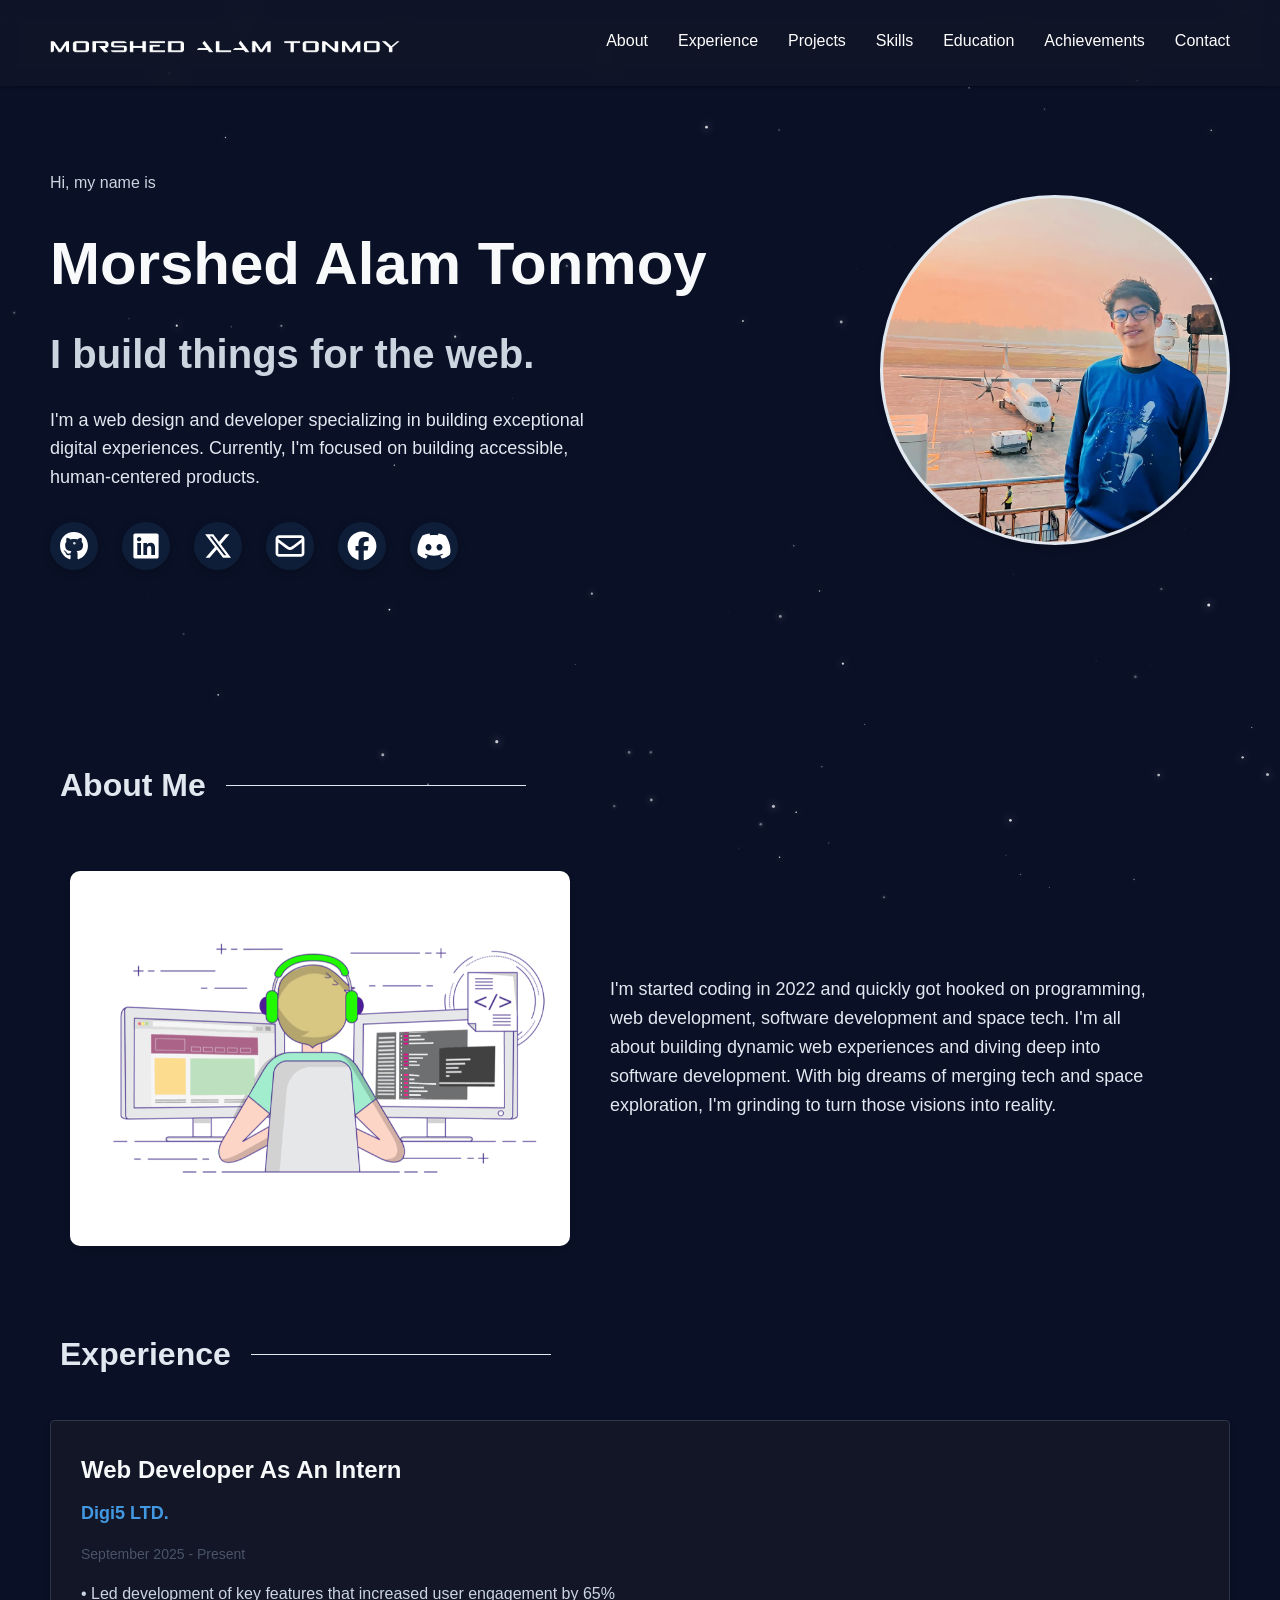
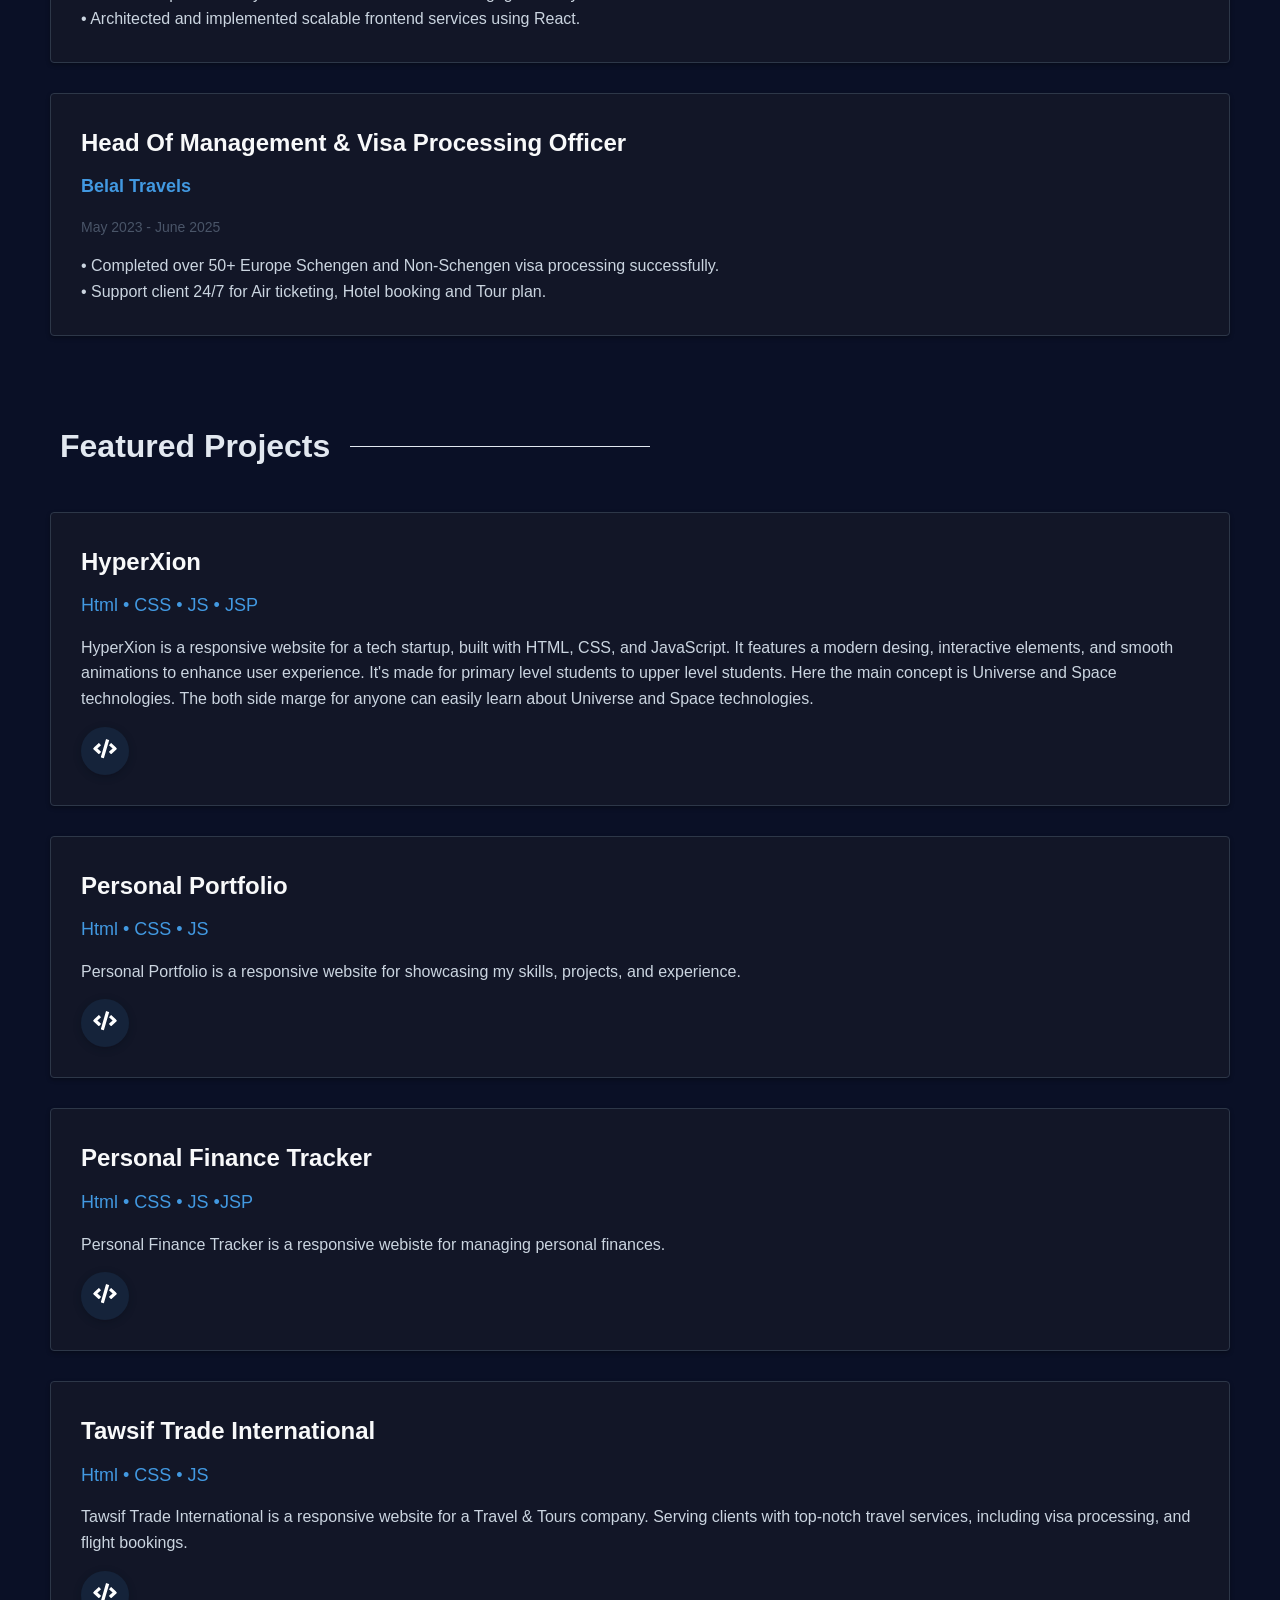
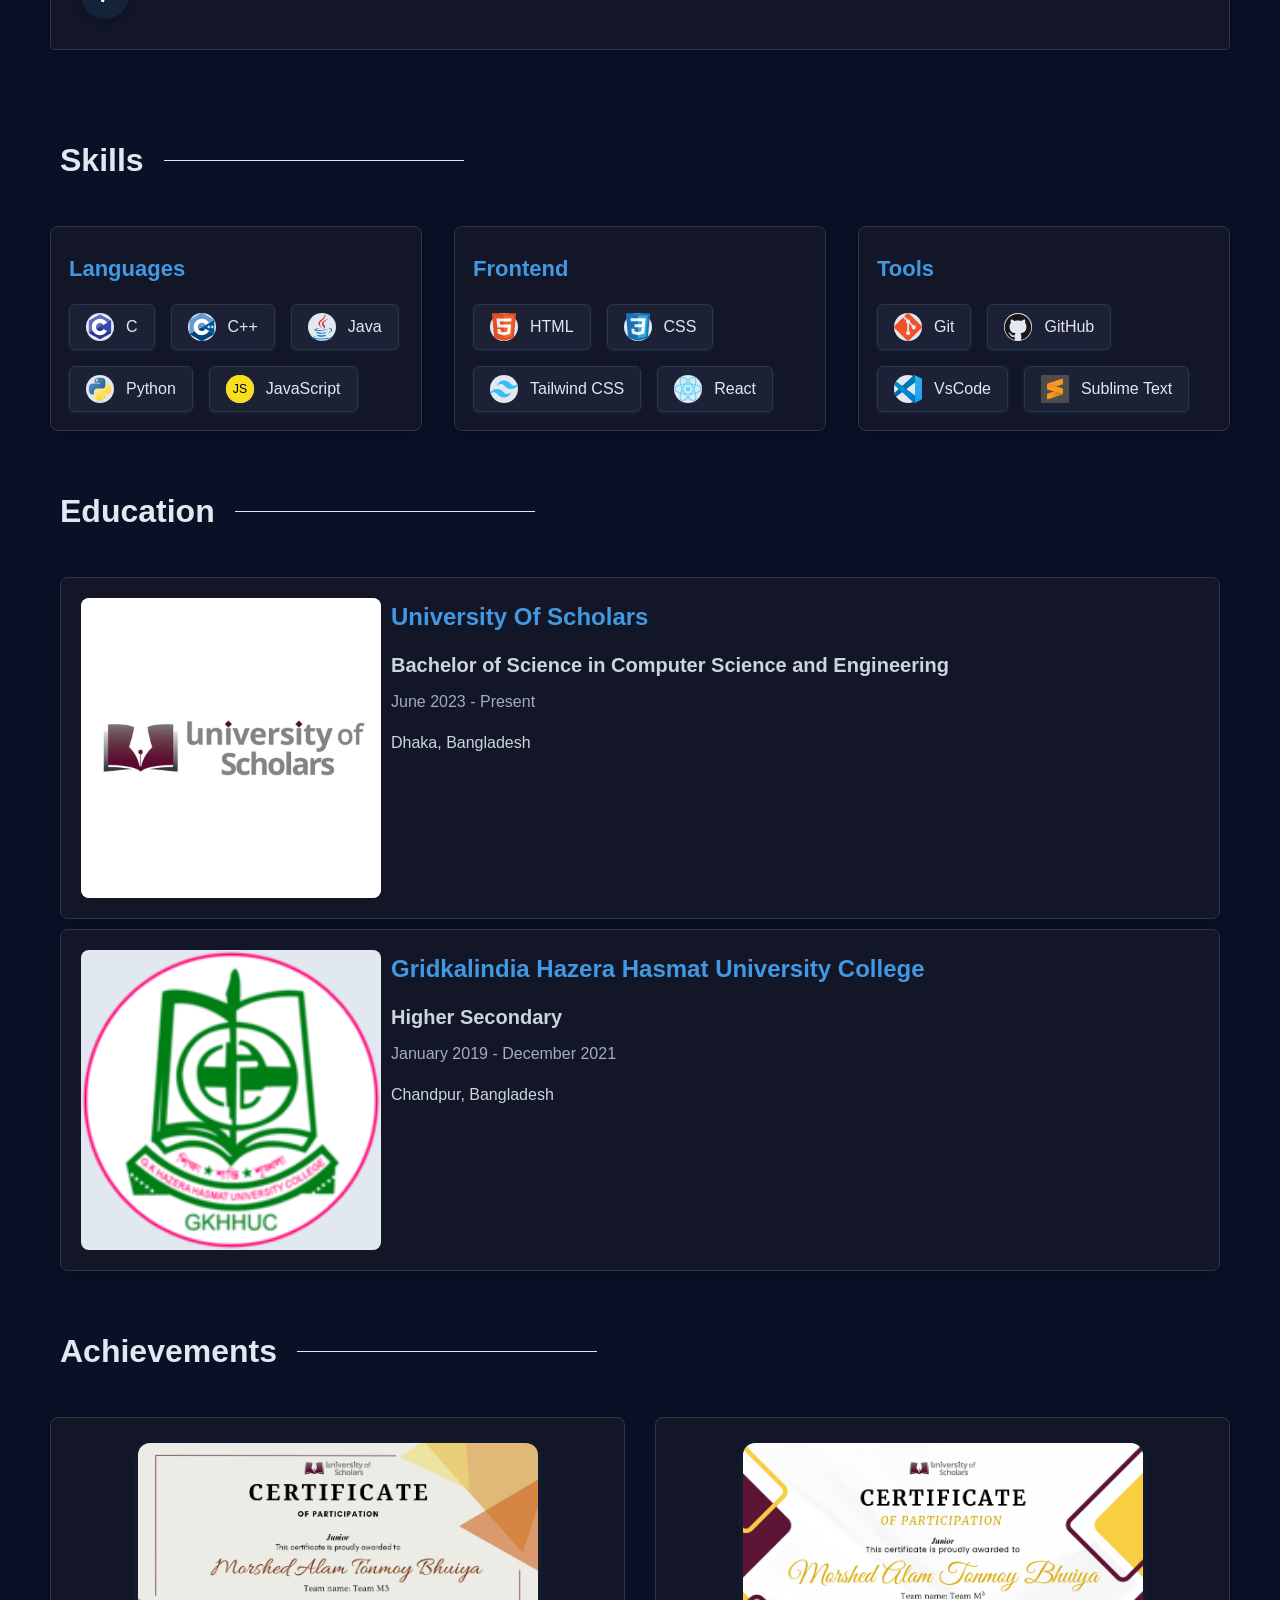
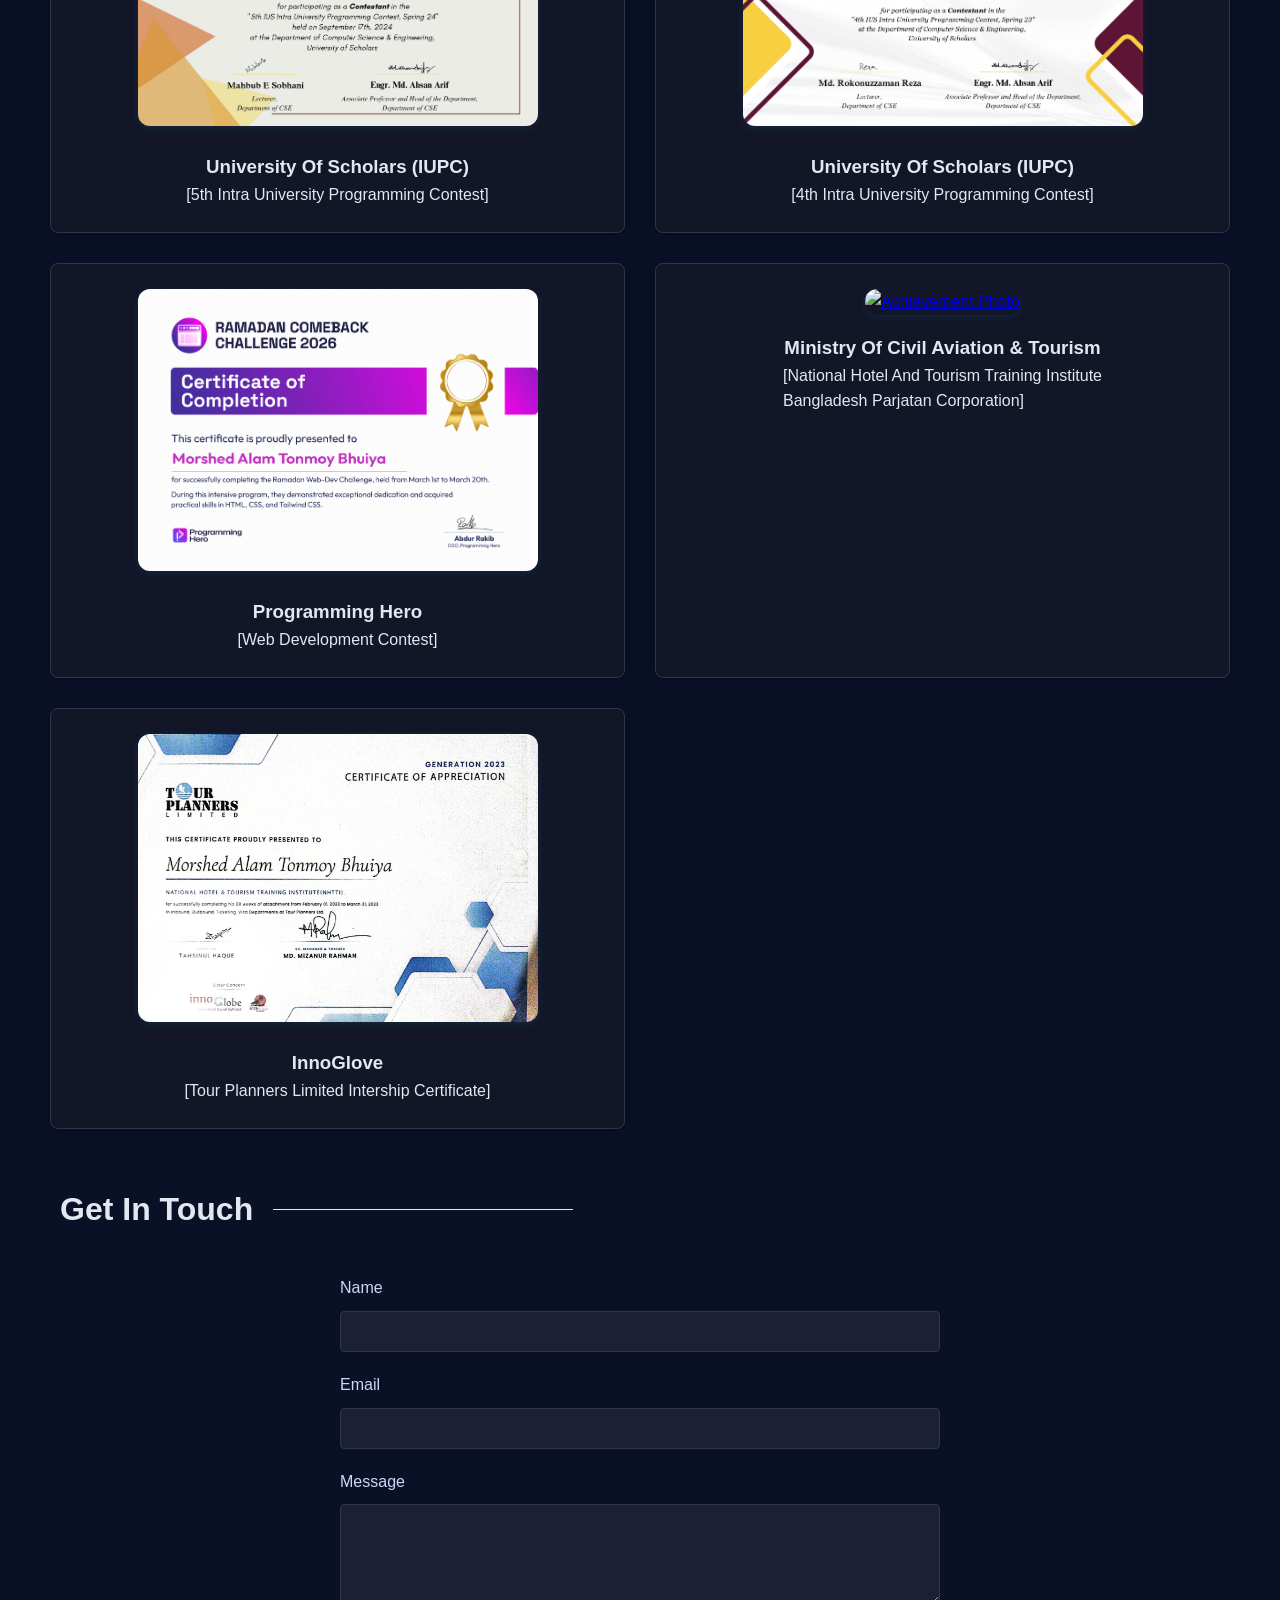
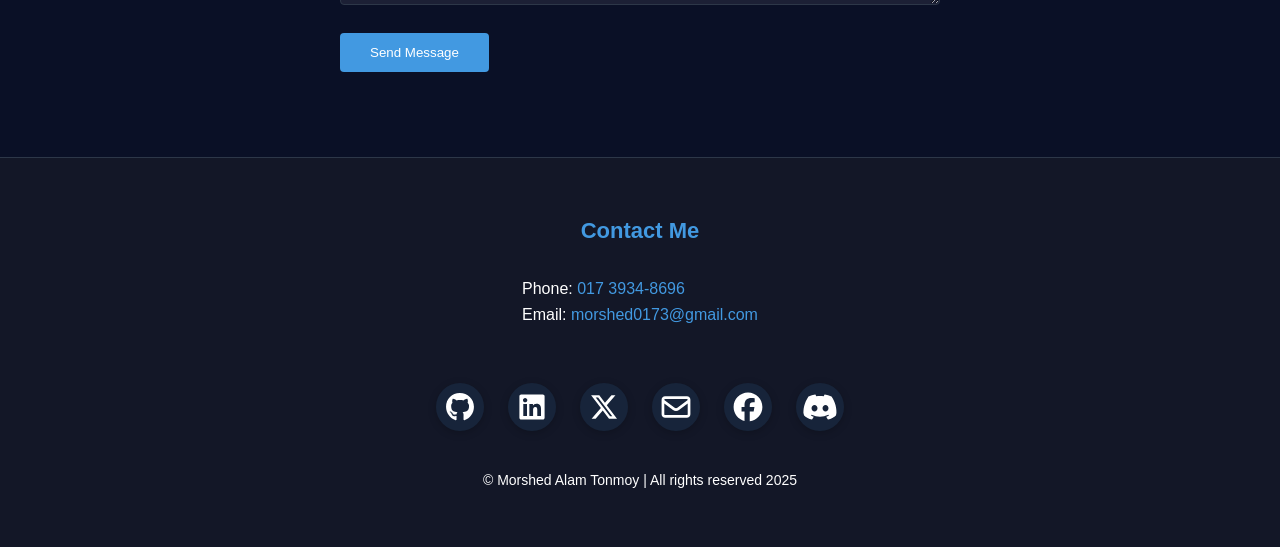
==== index.html @ 5992d9d9 "Update index.html" ====
<!DOCTYPE html>
<html lang="en">
<head>
    <meta charset="UTF-8">
    <meta name="viewport" content="width=device-width, initial-scale=1.0">
    <title>Morshed Alam Tonmoy</title>
    <style>
        body {
            background: #0a1026;
            overflow-x: hidden;
        }
        #star-canvas {
            position: fixed;
            top: 0;
            left: 0;
            width: 100vw;
            height: 100vh;
            z-index: 0;
            pointer-events: none;
            display: block;
        }
        * {
            margin: 0;
            padding: 0;
            box-sizing: border-box;
            font-family: 'Inter', -apple-system, BlinkMacSystemFont, 'Segoe UI', Roboto, sans-serif;
        }
        html{
            scroll-behavior: smooth;
            background: #0a1026;
        }

        body {
            background: transparent;
            color: #e2e8f0;
            line-height: 1.6;
        }
        .container {
            max-width: 1200px;
            margin: 0 auto;
            padding: 15px 10px;
            position: relative;
            z-index: 1;
        }

        /* Header Section */
        .header {
            min-height: 80vh;
            display: flex;
            align-items: center;
            padding: 10px 0;
            margin-top: 10px;
        }
         .imgtonmoy{
            width: 350px;
            margin-top: 15px;
        }
.mobile-nav{
    display: none;
}
        .header-content {
            width: 100%;
            display: flex;
            justify-content: space-between;
            align-items: center;
            gap: 40px;
        }

        .header-text {
            flex: 1;
        }

        .header-image {
            flex: 1;
            max-width: 350px;
            height: 350px;
            border-radius: 50%;
            overflow: hidden;
            box-shadow: 0 4px 6px rgba(0,0,0,0.1);
            background-color: #f7fafc;
            display: flex;
            align-items: center;
            justify-content: center;
            border: 3px solid #e2e8f0;
            margin-left: auto;
        }

        .header-image img {
            width: 100%;
            height: 100%;
            object-fit: cover;
            transition: transform 0.3s ease;
        }

        .header-image:hover img {
            transform: scale(1.05);
        }

        .intro {
            font-size: 16px;
            color: #cbd5e0;
            margin-bottom: 20px;
        }

        .name {
            font-size: 60px;
            color: #f8f9fa;
            margin-bottom: 10px;
            font-weight: bold;
        }

        .tagline {
            font-size: 40px;
            color: #cbd5e0;
            margin-bottom: 20px;
        }

        .bio {
            max-width: 540px;
            margin-bottom: 30px;
            font-size: 18px;
            line-height: 1.6;
        }

        .about-content {
            display: flex;
            align-items: center;
            gap: 40px;
            padding: 20px;
        }

        .about-image {
            flex: 1;
            max-width: 500px;
        }

        .coding-gif {
            width: 100%;
            height: auto;
            border-radius: 10px;
            box-shadow: 0 4px 6px rgba(0,0,0,0.1);
        }

        .about-text {
            flex: 1;
        }

        @media (max-width: 992px) {
            .about-content {
                flex-direction: column;
                text-align: center;
            }

            .about-image {
                max-width: 100%;
            }

            .about-text {
                max-width: 100%;
            }
        }

        /* Navigation */
        .nav {
            position: fixed;
            top: 0;
            width: 100%;
            background-color: rgba(20, 24, 40, 0.5);
            backdrop-filter: blur(10px);
            padding: 10px 0;
            z-index: 100;
            box-shadow: 0 1px 3px rgba(0,0,0,0.3);
            margin-bottom: 10px;
        }

        .nav-container {
            display: flex;
            justify-content: space-between;
            align-items: center;
        }

        .nav-links {
            display: flex;
            gap: 30px;
            align-items: center;
        }

        .nav-link {
            color: #ffffff;
            text-decoration: none;
            font-size: 16px;
            transition: color 0.3s;
            display: flex;
            align-items: center;
            position: relative;
            padding-bottom: 4px;
        }

        .nav-link::before {
            content: '';
            position: absolute;
            bottom: 0;
            left: 0;
            width: 0;
            height: 2px;
            background-color: #4299e1;
            transition: width 0.3s ease;
        }

        .nav-link:hover {
            color: #4299e1;
        }

        .nav-link:hover::before {
            width: 100%;
        }

        /* Mobile Nav Toggle */
        .nav-toggle {
            display: none;
            background: none;
            border: none;
            font-size: 32px;
            color: #4299e1;
            cursor: pointer;
            z-index: 101;
        }
        @media (max-width: 768px) {
            .nav-toggle {
                display: block;
                position: absolute;
                right: 24px;
           
            }
            .imgtonmoy{
            width: 220px;
        }
            .mobile-nav {
                display: flex;
                flex-direction: column;
                position: fixed;
                top: 70px;
                left: 0;
                width: 100vw;
                background: rgba(20, 24, 40, 0.99);
                box-shadow: 0 2px 8px rgba(0,0,0,0.2);
                z-index: 100;
                padding: 24px 0;
                gap: 24px;
                transition: transform 0.3s;
            }
            .mobile-nav.hide {
                display: none;
            }
            .mobile-nav .nav-link {
                color: #ffffff;
                font-size: 20px;
                justify-content: center;
                padding: 12px 0;
            }
        }
      

        /* Sections */
        section {
            padding: 10px 10px;
            margin-top: 5px;
        }

        .section-title {
            color: #e2e8f0;
            font-size: 32px;
            margin-bottom: 40px;
            margin: 0 10px 40px 10px;
            display: flex;
            align-items: center;
        }

        .section-title::after {
            content: "";
            display: block;
            height: 1px;
            width: 300px;
            background-color: #e2e8f0;
            margin-left: 20px;
        }

        /* Experience & Projects */
        .card {
            background-color: rgba(20, 24, 40, 0.8);
            padding: 30px;
            border-radius: 4px;
            margin-bottom: 30px;
            transition: transform 0.3s;
            box-shadow: 0 2px 4px rgba(0,0,0,0.3);
            border: 1px solid #2d3748;
        }

        .card:hover {
            transform: translateY(-5px);
            box-shadow: 0 4px 6px rgba(0,0,0,0.1);
        }

        .card-title {
            color: #f8f9fa;
            font-size: 24px;
            margin-bottom: 10px;
        }

        .card-subtitle {
            color: #4299e1;
            font-size: 18px;
            margin-bottom: 15px;
        }

        .card-date {
            color: #4a5568;
            font-size: 14px;
            margin-bottom: 15px;
        }

        .card-description {
            color: #cbd5e0;
            font-size: 16px;
        }

        /* Skills */
        .skills-categories-grid {
            display: grid;
            grid-template-columns: repeat(auto-fit, minmax(320px, 1fr));
            gap: 32px;
        }

        .skills-category {
            background: rgba(20, 24, 40, 0.8);
            border-radius: 8px;
            padding: 24px 18px 18px 18px;
            box-shadow: 0 2px 8px rgba(0,0,0,0.2);
            border: 1px solid #2d3748;
            display: flex;
            flex-direction: column;
            align-items: flex-start;
        }

        .skills-category-title {
            color: #4299e1;
            font-size: 22px;
            margin-bottom: 18px;
            font-weight: 600;
        }

        .skills-list {
            display: flex;
            flex-wrap: wrap;
            gap: 16px;
        }

        .skill-item {
            display: flex;
            align-items: center;
            gap: 10px;
            background: rgba(30, 34, 54, 0.95);
            border-radius: 6px;
            padding: 8px 16px;
            font-size: 16px;
            color: #e2e8f0;
            box-shadow: 0 1px 4px rgba(66,153,225,0.15);
            border: 1px solid #2d3748;
            transition: box-shadow 0.2s, transform 0.2s;
        }

        .skill-item:hover {
            box-shadow: 0 4px 12px rgba(66,153,225,0.13);
            transform: translateY(-2px) scale(1.03);
        }

        .skill-icon {
            display: flex;
            align-items: center;
            justify-content: center;
            width: 28px;
            height: 28px;
            border-radius: 50%;
            background: #e2e8f0;
            margin-right: 2px;
        }

        /* Social Links */
        .social-links {
            display: flex;
            gap: 24px;
            margin-top: 30px;
        }

        .social-link {
            color: #e2e8f0;
            text-decoration: none;
            font-size: 32px;
            transition: color 0.3s;
            display: flex;
            align-items: center;
            justify-content: center;
            width: 48px;
            height: 48px;
            border-radius: 50%;
            background: rgba(66, 153, 225, 0.1);
            box-shadow: 0 2px 8px rgba(0,0,0,0.2);
        }

        .social-link svg {
            width: 36px;
            height: 36px;
            transition: filter 0.3s;
            border-radius: 50%;
            display: block;
            fill: #ffffff;
            color: #ffffff;
        }

        .social-link:hover {
            background: rgba(66, 153, 225, 0.2);
        }

        .social-link:hover svg {
            filter: brightness(0) saturate(100%) invert(41%) sepia(87%) saturate(1200%) hue-rotate(180deg) brightness(1.2);
        }

        /* Contact */
        .contact-form {
            max-width: 600px;
            margin: 0 auto;
        }

        .form-group {
            margin-bottom: 20px;
        }

        .form-group label {
            display: block;
            color: #ccd6f6;
            margin-bottom: 10px;
        }

        .form-group input,
        .form-group textarea {
            width: 100%;
            padding: 12px;
            background-color: rgba(30, 34, 54, 0.95);
            border: 1px solid #2d3748;
            color: #e2e8f0;
            border-radius: 4px;
        }

        .form-group input:focus,
        .form-group textarea:focus {
            outline: none;
            border-color: #4299e1;
            box-shadow: 0 0 0 3px rgba(66, 153, 225, 0.1);
        }

        .submit-btn {
            background-color: #4299e1;
            color: #ffffff;
            border: none;
            padding: 12px 30px;
            border-radius: 4px;
            cursor: pointer;
            transition: background-color 0.3s;
        }

        .submit-btn:hover {
            background-color: #3182ce;
        }

        /* Profile Image */
        .profile-image {
            width: 300px;
            height: 300px;
            border-radius: 50%;
            object-fit: cover;
            margin-bottom: 30px;
        }

        /* Achievements */
        .achievements-grid {
            display: grid;
            grid-template-columns: repeat(2, 1fr);
            gap: 30px;
        }

        .achievement-card {
            background-color: rgba(20, 24, 40, 0.8);
            padding: 25px;
            border-radius: 8px;
            border: 1px solid #2d3748;
            box-shadow: 0 2px 8px rgba(0,0,0,0.2);
            display: flex;
            flex-direction: column;
            align-items: center;
        }
        .achievement-photo {
            width: 100%;
            height: auto;
            max-width: 400px;
            border-radius: 12px;
            margin-bottom: 18px;
            box-shadow: 0 2px 8px rgba(66,153,225,0.12);
            object-fit: contain;
        }

        @media (max-width: 992px) {
            .achievements-grid {
                grid-template-columns: 1fr;
            }
            .achievement-photo {
                width: 100%;
                height: auto;
                max-width: 400px;
            }
        }
        @media (max-width: 768px) {
            .achievement-photo {
                max-width: 200px;
                width: 100%;
                height: auto;
            }
        }

        /* Scroll to Top Button */
        #scrollToTopBtn {
            position: fixed;
            right: 24px;
            bottom: 32px;
            width: 48px;
            height: 48px;
            background: #4299e1;
            color: #fff;
            border: none;
            border-radius: 50%;
            box-shadow: 0 2px 8px rgba(66,153,225,0.15);
            cursor: pointer;
            display: flex;
            align-items: center;
            justify-content: center;
            font-size: 28px;
            z-index: 200;
            opacity: 0;
            pointer-events: none;
            transition: opacity 0.3s;
        }
        #scrollToTopBtn.show {
            opacity: 1;
            pointer-events: auto;
        }
        @media (max-width: 480px) {
            #scrollToTopBtn {
                right: 12px;
                bottom: 16px;
                width: 38px;
                height: 38px;
                font-size: 22px;
            }
        }
        @media (max-width: 1200px) {
            .container {
                max-width: 100%;
                padding: 0 10px;
            }
            .header-content {
                gap: 10px;
            }
            .skills-categories-grid {
                gap: 10px;
            }
             .imgtonmoy{
            width: 220px;
        }
        }
        @media (max-width: 992px) {
            .header {
                padding: 30px 0;
            }
             .imgtonmoy{
            width: 220px;
        }
            .header-content {
                flex-direction: column;
                text-align: center;
                gap: 24px;
            }
            .header-image {
                margin: 0 auto 30px auto;
                height: 220px;
                max-width: 220px;
            }
            .name {
                font-size: 32px;
            }
            .tagline {
                font-size: 22px;
            }
            .bio {
                font-size: 16px;
            }
            .skills-categories-grid {
                grid-template-columns: 1fr;
            }
            .achievements-grid {
                grid-template-columns: 1fr;
            }
        }
        @media (max-width: 768px) {
            section {
                padding: 40px 10px;
            }
            .section-title {
                font-size: 24px;
                margin: 0 10px 30px 10px;
            }
            .section-title::after {
                width: 80px;
            }
            .imgtonmoy{
            width: 220px;
        }
            .nav {
                padding: 10px 0;
            }
            .nav-links {
                display: none;
            }
            .social-links {
                justify-content: center;
                gap: 16px;
            }
            .skills-category-title {
                font-size: 18px;
            }
            .skill-item {
                font-size: 14px;
                padding: 6px 10px;
            }
            .achievements-grid {
                gap: 16px;
            }
            .achievement-card {
                padding: 16px;
            }
            .achievement-photo {
                width: 70px;
                height: 70px;
            }
        }
        @media (max-width: 480px) {
            .header-image {
                height: 120px;
                max-width: 120px;
            } .imgtonmoy{
            width: 220px;
        }
            .name {
                font-size: 22px;
            }
            .tagline {
                font-size: 16px;
            }
            .bio {
                font-size: 13px;
            }
            .skills-category-title {
                font-size: 15px;
            }
            .skill-item {
                font-size: 12px;
                padding: 4px 6px;
            }
            .achievement-title {
                font-size: 15px;
            }
            .achievement-description {
                font-size: 12px;
            }

        }

        /* Footer */
      
        footer {
            background: rgba(20, 24, 40, 0.95);
            border-top: 1px solid #2d3748;
            padding: 40px 0;
            margin-top: 60px;
        }

        .footer-container {
            display: flex;
            flex-direction: column;
            align-items: center;
            gap: 18px;
        }

        .footer-title {
            color: #4299e1;
            font-size: 22px;
            margin-bottom: 10px;
        }

        .footer-contact {
            font-size: 16px;
            color: #cbd5e0;
            margin-bottom: 8px;
        }

        .footer-contact a {
            color: #4299e1;
            text-decoration: none;
        }

        .footer-social {
            margin-bottom: 10px;
        }

        .footer-social a {
            color: #e2e8f0;
            text-decoration: none;
            font-size: 32px;
            transition: color 0.3s;
            display: inline-block;
            margin: 0 8px;
        }

        .footer-social a svg {
            width: 36px;
            height: 36px;
            transition: filter 0.3s;
            border-radius: 50%;
            display: block;
            fill: #ffffff;
            color: #ffffff;
        }

        .footer-social a:hover {
            color: #4299e1;
        }

        .footer-social a:hover svg {
            filter: brightness(0) saturate(100%) invert(41%) sepia(87%) saturate(1200%) hue-rotate(180deg) brightness(1.2);
        }

        .footer-copy {
            font-size: 14px;
            color: #a0aec0;
            margin-top: 10px;
        }
                .education-grid {
                    display: flex;
                    flex-direction: column;
                    gap: 10px;
                    margin: 0 10px;
                }
                .education-card {
                    display: flex;
                    gap: 10px;
                    background: rgba(20, 24, 40, 0.8);
                    border-radius: 8px;
                    padding: 20px;
                    box-shadow: 0 2px 8px rgba(0,0,0,0.2);
                    border: 1px solid #2d3748;
                }
                .education-photo {
                    flex: 0 0 300px;
                    background: #e2e8f0;
                    border-radius: 8px;
                    display: flex;
                    align-items: center;
                    justify-content: center;
                    overflow: hidden;
                }
                .education-photo img {
                    width: 100%;
                    height: 100%;
                    object-fit: cover;
                    border-radius: 8px;
                }
                .education-content {
                    flex: 1;
                }
                .education-title {
                    color: #4299e1;
                    font-size: 24px;
                    margin-bottom: 12px;
                }
                .education-institute {
                    color: #cbd5e0;
                    font-size: 20px;
                    margin-bottom: 8px;
                }
                .education-period {
                    color: #a0aec0;
                    font-size: 16px;
                    margin-bottom: 16px;
                }
                .education-description {
                    color: #cbd5e0;
                    font-size: 16px;
                    line-height: 1.6;
                }
                .education-achievements {
                    margin-top: 16px;
                }
                .education-achievements ul {
                    list-style-type: none;
                    padding: 0;
                }
                .education-achievements li {
                    color: #4a5568;
                    margin-bottom: 8px;
                    display: flex;
                    align-items: center;
                }
                .education-achievements li span {
                    color: #4299e1;
                    margin-right: 8px;
                }

                @media (max-width: 992px) {
                    .education-card {
                        flex-direction: column;
                    }
                    .education-photo {
                        flex: 0 0 200px;
                        margin-bottom: 20px;
                    }
                }

                @media (max-width: 768px) {
                    .education-title {
                        font-size: 20px;
                    }
                    .education-institute {
                        font-size: 18px;
                    }
                    .education-description {
                        font-size: 14px;
                    }
                    .education-period {
                        font-size: 14px;
                    }
                }

                @media (max-width: 480px) {
                    .education-card {
                        padding: 10px;
                    }
                    .education-photo {
                        flex: 0 0 150px;
                    }
                    .education-title {
                        font-size: 18px;
                    }
                    .education-institute {
                        font-size: 16px;
                    }
                    .education-description {
                        font-size: 13px;
                    }
                    .education-period {
                        font-size: 13px;
                    }
                    .education-achievements li {
                        font-size: 13px;
                    }
                }
            
    </style>
</head>
<body>
    <canvas id="star-canvas"></canvas>
    <script>
        const canvas = document.getElementById('star-canvas');
        const ctx = canvas.getContext('2d');
        let stars = [];
        const STAR_COUNT = 100;
        
        function resizeCanvas() {
            canvas.width = window.innerWidth;
            canvas.height = window.innerHeight;
        }
        
        function randomBetween(a, b) {
            return a + Math.random() * (b - a);
        }
        
        function createStar() {
            const x = Math.random() * canvas.width;
            const y = Math.random() * canvas.height;
            const baseRadius = randomBetween(0.5, 1.7);
            const twinklePhase = Math.random() * Math.PI * 2;
            return {
                x,
                y,
                baseRadius,
                radius: baseRadius,
                twinklePhase,
                twinkleSpeed: randomBetween(0.8, 1.8),
                opacity: randomBetween(0.7, 1)
            };
        }
        
        function initStars() {
            stars = [];
            for (let i = 0; i < STAR_COUNT; i++) {
                stars.push(createStar());
            }
        }
        
        function drawStars(time) {
            ctx.clearRect(0, 0, canvas.width, canvas.height);
            for (let star of stars) {
                const twinkle = 0.5 + 0.5 * Math.sin(time * 0.001 * star.twinkleSpeed + star.twinklePhase);
                star.radius = star.baseRadius * (0.6 + 0.4 * twinkle);
                ctx.beginPath();
                ctx.arc(star.x, star.y, star.radius, 0, Math.PI * 2);
                ctx.fillStyle = `rgba(255, 255, 255, ${star.opacity * twinkle})`;
                ctx.shadowColor = '#fff';
                ctx.shadowBlur = 10 * twinkle;
                ctx.fill();
                ctx.shadowBlur = 0;
            }
        }
        
        function animate(time) {
            drawStars(time);
            requestAnimationFrame(animate);
        }
        
        window.addEventListener('resize', () => {
            resizeCanvas();
            initStars();
        });
        
        resizeCanvas();
        initStars();
        animate(0);
    </script>
    <nav class="nav">
        <div class="container nav-container">
            <div class="logo">
                <img src="tonmoyy.png" alt="logo" class="imgtonmoy">
            </div>
            <button class="nav-toggle" aria-label="Open menu" onclick="document.getElementById('mobileNav').classList.toggle('hide')">
                &#9776;
            </button>
            <div class="nav-links">
                <a href="#about" class="nav-link">About</a>
                <a href="#experience" class="nav-link">Experience</a>
                <a href="#projects" class="nav-link">Projects</a>
                <a href="#skills" class="nav-link">Skills</a>
                <a href="#education" class="nav-link">Education</a>
                <a href="#achievements" class="nav-link">Achievements</a>
                <a href="#contact" class="nav-link">Contact</a>
            </div>
        </div>
        <div id="mobileNav" class="mobile-nav hide">
            <a href="#about" class="nav-link" onclick="document.getElementById('mobileNav').classList.add('hide')">About</a>
            <a href="#experience" class="nav-link" onclick="document.getElementById('mobileNav').classList.add('hide')">Experience</a>
            <a href="#projects" class="nav-link" onclick="document.getElementById('mobileNav').classList.add('hide')">Projects</a>
            <a href="#skills" class="nav-link" onclick="document.getElementById('mobileNav').classList.add('hide')">Skills</a>
            <a href="#education" class="nav-link" onclick="document.getElementById('mobileNav').classList.add('hide')">Education</a>
            <a href="#achievements" class="nav-link" onclick="document.getElementById('mobileNav').classList.add('hide')">Achievements</a>
            <a href="#contact" class="nav-link" onclick="document.getElementById('mobileNav').classList.add('hide')">Contact</a>
        </div>
    </nav>

    <header class="header">
        <div class="container header-content">
            <div class="header-text">
                <p class="intro">Hi, my name is</p>
                <h1 class="name">Morshed Alam Tonmoy</h1>
                <h2 class="tagline">I build things for the web.</h2>
                <p class="bio">
                    I'm a web design and developer specializing in building exceptional digital experiences.
                    Currently, I'm focused on building accessible, human-centered products.
                </p>
                <div class="social-links">
                    <a href="https://github.com/TonmoyX" class="social-link" target="_blank" title="GitHub">
                        <svg xmlns="http://www.w3.org/2000/svg" viewBox="0 0 640 640"><!--!Font Awesome Free v7.1.0 by @fontawesome - https://fontawesome.com License - https://fontawesome.com/license/free Copyright 2025 Fonticons, Inc.--><path d="M237.9 461.4C237.9 463.4 235.6 465 232.7 465C229.4 465.3 227.1 463.7 227.1 461.4C227.1 459.4 229.4 457.8 232.3 457.8C235.3 457.5 237.9 459.1 237.9 461.4zM206.8 456.9C206.1 458.9 208.1 461.2 211.1 461.8C213.7 462.8 216.7 461.8 217.3 459.8C217.9 457.8 216 455.5 213 454.6C210.4 453.9 207.5 454.9 206.8 456.9zM251 455.2C248.1 455.9 246.1 457.8 246.4 460.1C246.7 462.1 249.3 463.4 252.3 462.7C255.2 462 257.2 460.1 256.9 458.1C256.6 456.2 253.9 454.9 251 455.2zM316.8 72C178.1 72 72 177.3 72 316C72 426.9 141.8 521.8 241.5 555.2C254.3 557.5 258.8 549.6 258.8 543.1C258.8 536.9 258.5 502.7 258.5 481.7C258.5 481.7 188.5 496.7 173.8 451.9C173.8 451.9 162.4 422.8 146 415.3C146 415.3 123.1 399.6 147.6 399.9C147.6 399.9 172.5 401.9 186.2 425.7C208.1 464.3 244.8 453.2 259.1 446.6C261.4 430.6 267.9 419.5 275.1 412.9C219.2 406.7 162.8 398.6 162.8 302.4C162.8 274.9 170.4 261.1 186.4 243.5C183.8 237 175.3 210.2 189 175.6C209.9 169.1 258 202.6 258 202.6C278 197 299.5 194.1 320.8 194.1C342.1 194.1 363.6 197 383.6 202.6C383.6 202.6 431.7 169 452.6 175.6C466.3 210.3 457.8 237 455.2 243.5C471.2 261.2 481 275 481 302.4C481 398.9 422.1 406.6 366.2 412.9C375.4 420.8 383.2 435.8 383.2 459.3C383.2 493 382.9 534.7 382.9 542.9C382.9 549.4 387.5 557.3 400.2 555C500.2 521.8 568 426.9 568 316C568 177.3 455.5 72 316.8 72zM169.2 416.9C167.9 417.9 168.2 420.2 169.9 422.1C171.5 423.7 173.8 424.4 175.1 423.1C176.4 422.1 176.1 419.8 174.4 417.9C172.8 416.3 170.5 415.6 169.2 416.9zM158.4 408.8C157.7 410.1 158.7 411.7 160.7 412.7C162.3 413.7 164.3 413.4 165 412C165.7 410.7 164.7 409.1 162.7 408.1C160.7 407.5 159.1 407.8 158.4 408.8zM190.8 444.4C189.2 445.7 189.8 448.7 192.1 450.6C194.4 452.9 197.3 453.2 198.6 451.6C199.9 450.3 199.3 447.3 197.3 445.4C195.1 443.1 192.1 442.8 190.8 444.4zM179.4 429.7C177.8 430.7 177.8 433.3 179.4 435.6C181 437.9 183.7 438.9 185 
                            437.9C186.6 436.6 186.6 434 185 431.7C183.6 429.4 181 428.4 179.4 429.7z"/></svg>
                    </a>
                    <a href="https://www.linkedin.com/in/morshed-alam-237214279/" class="social-link" target="_blank" title="LinkedIn">
                    <svg xmlns="http://www.w3.org/2000/svg" viewBox="0 0 640 640"><!--!Font Awesome Free v7.1.0 by @fontawesome - https://fontawesome.com License - https://fontawesome.com/license/free Copyright 2025 Fonticons, Inc.--><path d="M512 96L127.9 96C110.3 96 96 110.5 96 128.3L96 511.7C96 529.5 110.3 544 127.9 544L512 544C529.6 544 544 529.5 544 511.7L544 128.3C544 110.5 529.6 96 512 96zM231.4 480L165 480L165 266.2L231.5 266.2L231.5 480L231.4 480zM198.2 160C219.5 160 236.7 177.2 236.7 198.5C236.7 219.8 219.5 237 198.2 237C176.9 237 159.7 219.8 159.7 198.5C159.7 177.2 176.9 160 198.2 160zM480.3 480L413.9 480L413.9 376C413.9 351.2 413.4 319.3 379.4 319.3C344.8 319.3 339.5 346.3 339.5 374.2L339.5 480L273.1 480L273.1 266.2L336.8 266.2L336.8 295.4L337.7 295.4C346.6 278.6
                         368.3 260.9 400.6 260.9C467.8 260.9 480.3 305.2 480.3 362.8L480.3 480z"/></svg>
                    </a>
                    <a href="https://x.com/Morshed652" class="social-link" target="_blank" title="Twitter">
                        <svg xmlns="http://www.w3.org/2000/svg" viewBox="0 0 640 640"><!--!Font Awesome Free v7.1.0 by @fontawesome - https://fontawesome.com License - https://fontawesome.com/license/free Copyright 2025 Fonticons, Inc.--><path d="M453.2 112L523.8 112L369.6 288.2L551 528L409 528L297.7 382.6L170.5 528L99.8 528L264.7 339.5L90.8 112L236.4 112L336.9 244.9L453.2 112zM428.4 
                            485.8L467.5 485.8L215.1 152L173.1 152L428.4 485.8z"/></svg>
                    </a>
                    <a href="mailto:morshed0173@gmail.com" class="social-link" target="_blank" title="Gmail">
                       <svg xmlns="http://www.w3.org/2000/svg" viewBox="0 0 640 640"><!--!Font Awesome Free v7.1.0 by @fontawesome - https://fontawesome.com License - https://fontawesome.com/license/free Copyright 2025 Fonticons, Inc.--><path d="M125.4 128C91.5 128 64 155.5 64 189.4C64 190.3 64 191.1 64.1 192L64 192L64 448C64 483.3 92.7 512 128 512L512 512C547.3 512 576 483.3 576 448L576 192L575.9 192C575.9 191.1 576 190.3 576 189.4C576 155.5 548.5 128 514.6 128L125.4 128zM528 256.3L528 448C528 456.8 520.8 464 512 464L128 464C119.2 464 112 456.8 112 448L112 256.3L266.8 373.7C298.2 397.6 341.7 397.6 373.2 373.7L528 256.3zM112 189.4C112 182 118 176 125.4 176L514.6 176C522 176 528 182 528 189.4C528 193.6 526 197.6 522.7 200.1L344.2 335.5C329.9 346.3 310.1 346.3 295.8 335.5L117.3 200.1C114 197.6 112 193.6 112 189.4z"/></svg>
                    </a>
                    <a href="https://www.facebook.com/morshed.allam.50" class="social-link" target="_blank" title="Facebook">
                       <svg xmlns="http://www.w3.org/2000/svg" viewBox="0 0 640 640"><!--!Font Awesome Free v7.1.0 by @fontawesome - https://fontawesome.com License - https://fontawesome.com/license/free Copyright 2025 Fonticons, Inc.--><path d="M576 320C576 178.6 461.4 64 320 64C178.6 64 64 178.6 64 320C64 440 146.7 540.8 258.2 568.5L258.2 398.2L205.4 398.2L205.4 320L258.2 320L258.2 286.3C258.2 199.2 297.6 158.8 383.2 158.8C399.4 158.8 427.4 162 438.9 165.2L438.9 236C432.9 235.4 422.4 235 409.3 235C367.3 235 351.1 250.9 351.1 292.2L351.1 
                        320L434.7 320L420.3 398.2L351 398.2L351 574.1C477.8 558.8 576 450.9 576 320z"/></svg>
                    </a>
                    <a href="https://discord.gg/yhRtpSg5" class="social-link" target="_blank" title="Discord">
<svg xmlns="http://www.w3.org/2000/svg" viewBox="0 0 640 640"><!--!Font Awesome Free v7.1.0 by @fontawesome - https://fontawesome.com License - https://fontawesome.com/license/free Copyright 2025 Fonticons, Inc.--><path d="M524.5 133.8C524.3 133.5 524.1 133.2 523.7 133.1C485.6 115.6 445.3 103.1 404 96C403.6 95.9 403.2 96 402.9 96.1C402.6 96.2 402.3 96.5 402.1 96.9C396.6 106.8 391.6 117.1 387.2 127.5C342.6 120.7 297.3 120.7 252.8 127.5C248.3 117 243.3 106.8 237.7 96.9C237.5 96.6 237.2 96.3 236.9 96.1C236.6 95.9 236.2 95.9 235.8 95.9C194.5 103 154.2 115.5 116.1 133C115.8 133.1 115.5 133.4 115.3 133.7C39.1 247.5 18.2 358.6 28.4 468.2C28.4 468.5 28.5 468.7 28.6 469C28.7 469.3 28.9 469.4 29.1 469.6C73.5 502.5 123.1 527.6 175.9 543.8C176.3 543.9 176.7 543.9 177 543.8C177.3 543.7 177.7 543.4 177.9 543.1C189.2 527.7 199.3 511.3 207.9 494.3C208 494.1 208.1 493.8 208.1 493.5C208.1 493.2 208.1 493 208 492.7C207.9 492.4 207.8 492.2 207.6 492.1C207.4 492 207.2 491.8 206.9 491.7C191.1 485.6 175.7 478.3 161 469.8C160.7 469.6 160.5 469.4 160.3 469.2C160.1 469 160 468.6 160 468.3C160 468 160 467.7 160.2 467.4C160.4 467.1 160.5 466.9 160.8 466.7C163.9 464.4 167 462 169.9 459.6C170.2 459.4 170.5 459.2 170.8 459.2C171.1 459.2 171.5 459.2 171.8 459.3C268 503.2 372.2 503.2 467.3 459.3C467.6 459.2 468 459.1 468.3 459.1C468.6 459.1 469 459.3 469.2 459.5C472.1 461.9 475.2 464.4 478.3 466.7C478.5 466.9 478.7 467.1 478.9 467.4C479.1 467.7 479.1 468 479.1 468.3C479.1 468.6 479 468.9 478.8 469.2C478.6 469.5 478.4 469.7 478.2 469.8C463.5 478.4 448.2 485.7 432.3 491.6C432.1 491.7 431.8 491.8 431.6 492C431.4 492.2 431.3 492.4 431.2 492.7C431.1 493 431.1 493.2 431.1 493.5C431.1 493.8 431.2 494 431.3 494.3C440.1 511.3 450.1 527.6 461.3 543.1C461.5 543.4 461.9 543.7 462.2 543.8C462.5 543.9 463 543.9 463.3 543.8C516.2 527.6 565.9 502.5 610.4 469.6C610.6 469.4 610.8 469.2 610.9 469C611 468.8 611.1 468.5 611.1 468.2C623.4 341.4 590.6 231.3 524.2 133.7zM222.5 401.5C193.5 401.5 169.7 374.9 169.7 342.3C169.7 309.7 193.1 283.1 222.5 283.1C252.2 283.1 275.8 309.9 275.3 342.3C275.3 375 251.9 401.5 222.5 401.5zM417.9 401.5C388.9 401.5 365.1 374.9 365.1 342.3C365.1 309.7 388.5 283.1 417.9 283.1C447.6 283.1 471.2 309.9 470.7 342.3C470.7 375 447.5 401.5 417.9 401.5z"/></svg>
                    </a>
                </div>
            </div>
            <div class="header-image">
                <!-- Replace the src attribute with your image path -->
                <img src="Tonmoy.jpg" alt="Your Profile Image">
            </div>
        </div>
    </header>

    <section id="about">
        <div class="container">
            <h2 class="section-title">About Me</h2>
            <div class="about-content">
                <div class="about-image">
                    <img src="cod.gif" alt="Coding Animation" class="coding-gif">
                </div>
                <div class="about-text">
                    <p class="bio">
                        I'm started coding in 2022 and quickly got hooked on programming, web development, software development and 
                        space tech. 
                        I'm all about building dynamic web experiences and diving deep into software development. 
                        With big dreams of merging tech and space exploration, I'm grinding to turn those visions into reality.
                    </p>
                </div>
            </div>
        </div>
    </section>

    <section id="experience">
        <div class="container">
            <h2 class="section-title">Experience</h2>
            <div class="card">
                <h3 class="card-title">Web Developer As An Intern</h3>
                <h4 class="card-subtitle">Digi5 LTD.</h4>
                <p class="card-date">September 2025 - Present</p>
                <p class="card-description">
                    • Led development of key features that increased user engagement by 65%
                    <br>
                    • Architected and implemented scalable frontend services using React.
                    <br>
                   <!-- • Mentored junior developers and conducted code reviews-->
                </p>
            </div>
            <!-- Add more experience cards as needed -->
              <div class="card">
                <h3 class="card-title">Head Of Management & Visa Processing Officer</h3>
                <h4 class="card-subtitle">Belal Travels</h4>
                <p class="card-date">May 2023 - June 2025</p>
                <p class="card-description">
                    • Completed over 50+ Europe Schengen and Non-Schengen visa processing successfully.
                    <br>
                    • Support client 24/7 for Air ticketing, Hotel booking and Tour plan. 
                    <br>
                   <!-- • Mentored junior developers and conducted code reviews-->
                </p>
            </div>
        </div>
    </section>

    <section id="projects">
        <div class="container">
            <h2 class="section-title">Featured Projects</h2>
            <div class="card">
                <h3 class="card-title">HyperXion</h3>
                <p class="card-subtitle">Html • CSS • JS • JSP</p>
                <p class="card-description">
                    HyperXion is a responsive website for a tech startup, built with HTML, CSS, and JavaScript.
                    It features a modern desing, interactive elements, and smooth animations to enhance user experience.
                    It's made for primary level students to upper level students. Here the main concept is Universe and Space technologies.
                    The both side marge for anyone can easily learn about Universe and Space technologies.
                </p>
                <div style="margin-top: 15px;">
                    <a href="https://github.com/TonmoyX/HyperXion" class="social-link" target="_blank" title="Source Code">
                        <svg xmlns="http://www.w3.org/2000/svg" viewBox="0 0 640 640" style="width: 24px; height: 24px;">
                            <path fill="currentColor" d="M278.9 511.5l-61-17.7c-6.4-1.8-10-8.5-8.2-14.9L346.2 8.7c1.8-6.4 8.5-10 14.9-8.2l61 17.7c6.4 1.8 10 8.5 8.2 14.9L293.8 503.3c-1.9 6.4-8.5 10.1-14.9 8.2zm-114-112.2l43.5-46.4c4.6-4.9 4.3-12.7-.8-17.2L117 256l90.6-79.7c5.1-4.5 5.5-12.3.8-17.2l-43.5-46.4c-4.5-4.8-12.1-5.1-17-.5L3.8 247.2c-5.1 4.7-5.1 12.8 0 17.5l144.1 135.1c4.9 4.6 12.5 4.4 17-.5zm327.2.6l144.1-135.1c5.1-4.7 5.1-12.8 0-17.5L492.1 112.1c-4.8-4.5-12.4-4.3-17 .5L431.6 159c-4.6 4.9-4.3 12.7.8 17.2L523 256l-90.6 79.7c-5.1 4.5-5.5 12.3-.8 17.2l43.5 46.4c4.5 4.9 12.1 5.1 17 .6z"/>
                        </svg>
                    </a>
                </div>
            </div>
            <!-- Add more project cards as needed -->
             <div class="card">
                <h3 class="card-title">Personal Portfolio</h3>
                <p class="card-subtitle">Html • CSS • JS</p>
                <p class="card-description">
                    Personal Portfolio is a responsive website for showcasing my skills, projects, and experience.
                </p>
                <div style="margin-top: 15px;">
                    <a href="https://tonmoyx.github.io/Tonmoy.Portfolio" class="social-link" target="_blank" title="Source Code">
                        <svg xmlns="http://www.w3.org/2000/svg" viewBox="0 0 640 640" style="width: 24px; height: 24px;">
                            <path fill="currentColor" d="M278.9 511.5l-61-17.7c-6.4-1.8-10-8.5-8.2-14.9L346.2 8.7c1.8-6.4 8.5-10 14.9-8.2l61 17.7c6.4 1.8 10 8.5 8.2 14.9L293.8 503.3c-1.9 6.4-8.5 10.1-14.9 8.2zm-114-112.2l43.5-46.4c4.6-4.9 4.3-12.7-.8-17.2L117 256l90.6-79.7c5.1-4.5 5.5-12.3.8-17.2l-43.5-46.4c-4.5-4.8-12.1-5.1-17-.5L3.8 247.2c-5.1 4.7-5.1 12.8 0 17.5l144.1 135.1c4.9 4.6 12.5 4.4 17-.5zm327.2.6l144.1-135.1c5.1-4.7 5.1-12.8 0-17.5L492.1 112.1c-4.8-4.5-12.4-4.3-17 .5L431.6 159c-4.6 4.9-4.3 12.7.8 17.2L523 256l-90.6 79.7c-5.1 4.5-5.5 12.3-.8 17.2l43.5 46.4c4.5 4.9 12.1 5.1 17 .6z"/>
                        </svg>
                    </a>
                </div>
            </div>
             <!-- Add more project cards as needed -->
             <div class="card">
                <h3 class="card-title">Personal Finance Tracker</h3>
                <p class="card-subtitle">Html • CSS • JS •JSP</p>
                <p class="card-description">
                    Personal Finance Tracker is a responsive webiste for managing personal finances.
                </p>
                <div style="margin-top: 15px;">
                    <a href="https://github.com/TonmoyX/Personal-Finace-Tracker/tree/main/Personal_Finance/src/main/webapp" class="social-link" target="_blank" title="Source Code">
                        <svg xmlns="http://www.w3.org/2000/svg" viewBox="0 0 640 640" style="width: 24px; height: 24px;">
                            <path fill="currentColor" d="M278.9 511.5l-61-17.7c-6.4-1.8-10-8.5-8.2-14.9L346.2 8.7c1.8-6.4 8.5-10 14.9-8.2l61 17.7c6.4 1.8 10 8.5 8.2 14.9L293.8 503.3c-1.9 6.4-8.5 10.1-14.9 8.2zm-114-112.2l43.5-46.4c4.6-4.9 4.3-12.7-.8-17.2L117 256l90.6-79.7c5.1-4.5 5.5-12.3.8-17.2l-43.5-46.4c-4.5-4.8-12.1-5.1-17-.5L3.8 247.2c-5.1 4.7-5.1 12.8 0 17.5l144.1 135.1c4.9 4.6 12.5 4.4 17-.5zm327.2.6l144.1-135.1c5.1-4.7 5.1-12.8 0-17.5L492.1 112.1c-4.8-4.5-12.4-4.3-17 .5L431.6 159c-4.6 4.9-4.3 12.7.8 17.2L523 256l-90.6 79.7c-5.1 4.5-5.5 12.3-.8 17.2l43.5 46.4c4.5 4.9 12.1 5.1 17 .6z"/>
                        </svg>
                    </a>
                </div>
            </div>
            <!-- Add more project cards as needed -->
              <div class="card">
                <h3 class="card-title">Tawsif Trade International</h3>
                <p class="card-subtitle">Html • CSS • JS</p>
                <p class="card-description">
                    Tawsif Trade International is a responsive website for a Travel & Tours company.
                    Serving clients with top-notch travel services, including visa processing, and flight bookings.
                </p>
                <div style="margin-top: 15px;">
                    <a href="https://github.com/TonmoyX/Tawsif-Trade-Ineternational" class="social-link" target="_blank" title="Source Code">
                        <svg xmlns="http://www.w3.org/2000/svg" viewBox="0 0 640 640" style="width: 24px; height: 24px;">
                            <path fill="currentColor" d="M278.9 511.5l-61-17.7c-6.4-1.8-10-8.5-8.2-14.9L346.2 8.7c1.8-6.4 8.5-10 14.9-8.2l61 17.7c6.4 1.8 10 8.5 8.2 14.9L293.8 503.3c-1.9 6.4-8.5 10.1-14.9 8.2zm-114-112.2l43.5-46.4c4.6-4.9 4.3-12.7-.8-17.2L117 256l90.6-79.7c5.1-4.5 5.5-12.3.8-17.2l-43.5-46.4c-4.5-4.8-12.1-5.1-17-.5L3.8 247.2c-5.1 4.7-5.1 12.8 0 17.5l144.1 135.1c4.9 4.6 12.5 4.4 17-.5zm327.2.6l144.1-135.1c5.1-4.7 5.1-12.8 0-17.5L492.1 112.1c-4.8-4.5-12.4-4.3-17 .5L431.6 159c-4.6 4.9-4.3 12.7.8 17.2L523 256l-90.6 79.7c-5.1 4.5-5.5 12.3-.8 17.2l43.5 46.4c4.5 4.9 12.1 5.1 17 .6z"/>
                        </svg>
                    </a>
                </div>
            </div>
             <!-- Add more project cards as needed -->
        </div>
    </section>
    <section id="skills">
        <div class="container">
            <h2 class="section-title">Skills</h2>
            <div class="skills-categories-grid">
                <div class="skills-category">
                    <h3 class="skills-category-title">Languages</h3>
                    <div class="skills-list">
                        <div class="skill-item">
                            <span class="skill-icon"> 
                               <svg xmlns="http://www.w3.org/2000/svg" x="0px" y="0px" width="100" height="100" viewBox="0 0 48 48">
<path fill="#283593" fill-rule="evenodd" d="M22.903,3.286c0.679-0.381,1.515-0.381,2.193,0 c3.355,1.883,13.451,7.551,16.807,9.434C42.582,13.1,43,13.804,43,14.566c0,3.766,0,15.101,0,18.867 c0,0.762-0.418,1.466-1.097,1.847c-3.355,1.883-13.451,7.551-16.807,9.434c-0.679,0.381-1.515,0.381-2.193,0 c-3.355-1.883-13.451-7.551-16.807-9.434C5.418,34.899,5,34.196,5,33.434c0-3.766,0-15.101,0-18.867 c0-0.762,0.418-1.466,1.097-1.847C9.451,10.837,19.549,5.169,22.903,3.286z" clip-rule="evenodd"></path><path fill="#5c6bc0" fill-rule="evenodd" d="M5.304,34.404C5.038,34.048,5,33.71,5,33.255 c0-3.744,0-15.014,0-18.759c0-0.758,0.417-1.458,1.094-1.836c3.343-1.872,13.405-7.507,16.748-9.38 c0.677-0.379,1.594-0.371,2.271,0.008c3.343,1.872,13.371,7.459,16.714,9.331c0.27,0.152,0.476,0.335,0.66,0.576L5.304,34.404z" clip-rule="evenodd"></path><path fill="#fff" fill-rule="evenodd" d="M24,10c7.727,0,14,6.273,14,14s-6.273,14-14,14 s-14-6.273-14-14S16.273,10,24,10z M24,17c3.863,0,7,3.136,7,7c0,3.863-3.137,7-7,7s-7-3.137-7-7C17,20.136,20.136,17,24,17z" clip-rule="evenodd"></path><path fill="#3949ab" fill-rule="evenodd" d="M42.485,13.205c0.516,0.483,0.506,1.211,0.506,1.784 c0,3.795-0.032,14.589,0.009,18.384c0.004,0.396-0.127,
0.813-0.323,1.127L23.593,24L42.485,13.205z" clip-rule="evenodd"></path></svg>
                            </span>
                            C
                        </div>
                        <div class="skill-item">
                            <span class="skill-icon">                
            <svg viewBox="0 0 128 128">    
  <path fill="#00599c" d="M118.766 95.82c.89-1.543 1.441-3.28 1.441-4.843V36.78c0-1.558-.55-3.297-1.441-4.84l-55.32 31.94Zm0 0"></path>
  <path fill="#004482" d="m68.36 126.586 46.933-27.094c1.352-.781 2.582-2.129 3.473-3.672l-55.32-31.94L8.12 95.82c.89 1.543 2.121 2.89 3.473 3.672l46.933 27.094c2.703 1.562 7.13 1.562 9.832 0Zm0 0"></path>
  <path fill="#659ad2" d="M118.766 31.941c-.891-1.546-2.121-2.894-3.473-3.671L68.359 1.172c-2.703-1.563-7.129-1.563-9.832 0L11.594 28.27C8.89 29.828 6.68 33.66 6.68 36.78v54.196c0 1.562.55 3.3 1.441 4.843L63.445 63.88Zm0 0"></path>
  <path fill="#fff" d="M63.445 26.035c-20.867 0-37.843 16.977-37.843 37.844s16.976 37.844 37.843 37.844c13.465 0 26.024-7.247 32.77-18.91L79.84 73.335c-3.38 5.84-9.66 9.465-16.395 9.465-10.433 0-18.922-8.488-18.922-18.922 0-10.434 8.49-18.922 18.922-18.922 6.73 0 13.017 3.629 16.39 9.465l16.38-9.477c-6.75-11.664-19.305-18.91-32.77-18.91zM92.88 57.57v4.207h-4.207v4.203h4.207v4.207h4.203V65.98h4.203v-4.203h-4.203V57.57H92.88zm15.766 0v4.207h-4.204v4.203h4.204v4.207h4.207V65.98h4.203v-4.203h-4.203V57.57h-4.207z"></path>
            </svg>
           </span> C++</div>
                    <div class="skill-item">
                            <span class="skill-icon"> 
                             
            <svg viewBox="0 0 128 128">
            <path fill="#0074BD" d="M47.617 98.12s-4.767 2.774 3.397 3.71c9.892 1.13 14.947.968 25.845-1.092 0 0 2.871 1.795 6.873 3.351-24.439 10.47-55.308-.607-36.115-5.969zm-2.988-13.665s-5.348 3.959 2.823 4.805c10.567 1.091 18.91 1.18 33.354-1.6 0 0 1.993 2.025 5.132 3.131-29.542 8.64-62.446.68-41.309-6.336z"></path><path fill="#EA2D2E" d="M69.802 61.271c6.025 6.935-1.58 13.17-1.58 13.17s15.289-7.891 8.269-17.777c-6.559-9.215-11.587-13.792 15.635-29.58 0 .001-42.731 10.67-22.324 34.187z"></path><path fill="#0074BD" d="M102.123 108.229s3.529 2.91-3.888 5.159c-14.102 4.272-58.706 5.56-71.094.171-4.451-1.938 3.899-4.625 6.526-5.192 2.739-.593 4.303-.485 4.303-.485-4.953-3.487-32.013 6.85-13.743 9.815 49.821 8.076 90.817-3.637 77.896-9.468zM49.912 70.294s-22.686 5.389-8.033 7.348c6.188.828 18.518.638 30.011-.326 9.39-.789 18.813-2.474 18.813-2.474s-3.308 1.419-5.704 3.053c-23.042 6.061-67.544 3.238-54.731-2.958 10.832-5.239 19.644-4.643 19.644-4.643zm40.697 22.747c23.421-12.167 12.591-23.86 5.032-22.285-1.848.385-2.677.72-2.677.72s.688-1.079 2-1.543c14.953-5.255 26.451 15.503-4.823 23.725 0-.002.359-.327.468-.617z"></path><path fill="#EA2D2E" d="M76.491 1.587S89.459 14.563 64.188 34.51c-20.266 16.006-4.621 25.13-.007 35.559-11.831-10.673-20.509-20.07-14.688-28.815C58.041 28.42 81.722 22.195 76.491 1.587z"></path><path fill="#0074BD" d="M52.214 126.021c22.476 1.437 57-.8 57.817-11.436 0 0-1.571 4.032-18.577 7.231-19.186 3.612-42.854 3.191-56.887.874 0 .001 2.875 2.381 17.647 3.331z"></path>
            </svg></span>  Java </div> 
                 <div class="skill-item">
                            <span class="skill-icon">
                               
            <svg viewBox="0 0 128 128">
            <linearGradient id="python-original-a" gradientUnits="userSpaceOnUse" x1="70.252" y1="1237.476" x2="170.659" y2="1151.089" gradientTransform="matrix(.563 0 0 -.568 -29.215 707.817)"><stop offset="0" stop-color="#5A9FD4"></stop><stop offset="1" stop-color="#306998"></stop></linearGradient><linearGradient id="python-original-b" gradientUnits="userSpaceOnUse" x1="209.474" y1="1098.811" x2="173.62" y2="1149.537" gradientTransform="matrix(.563 0 0 -.568 -29.215 707.817)"><stop offset="0" stop-color="#FFD43B"></stop><stop offset="1" stop-color="#FFE873"></stop></linearGradient><path fill="url(#python-original-a)" d="M63.391 1.988c-4.222.02-8.252.379-11.8 1.007-10.45 1.846-12.346 5.71-12.346 12.837v9.411h24.693v3.137H29.977c-7.176 0-13.46 4.313-15.426 12.521-2.268 9.405-2.368 15.275 0 25.096 1.755 7.311 5.947 12.519 13.124 12.519h8.491V67.234c0-8.151 7.051-15.34 15.426-15.34h24.665c6.866 0 12.346-5.654 12.346-12.548V15.833c0-6.693-5.646-11.72-12.346-12.837-4.244-.706-8.645-1.027-12.866-1.008zM50.037 9.557c2.55 0 4.634 2.117 4.634 4.721 0 2.593-2.083 4.69-4.634 4.69-2.56 0-4.633-2.097-4.633-4.69-.001-2.604 2.073-4.721 4.633-4.721z" transform="translate(0 10.26)"></path><path fill="url(#python-original-b)" d="M91.682 28.38v10.966c0 8.5-7.208 15.655-15.426 15.655H51.591c-6.756 0-12.346 5.783-12.346 12.549v23.515c0 6.691 5.818 10.628 12.346 12.547 7.816 2.297 15.312 2.713 24.665 0 6.216-1.801 12.346-5.423 12.346-12.547v-9.412H63.938v-3.138h37.012c7.176 0 9.852-5.005 12.348-12.519 2.578-7.735 2.467-15.174 0-25.096-1.774-7.145-5.161-12.521-12.348-12.521h-9.268zM77.809 87.927c2.561 0 4.634 2.097 4.634 4.692 0 2.602-2.074 4.719-4.634 4.719-2.55 0-4.633-2.117-4.633-4.719 0-2.595 2.083-4.692 4.633-4.692z" transform="translate(0 10.26)"></path><radialGradient id="python-original-c" cx="1825.678" cy="444.45" r="26.743" gradientTransform="matrix(0 -.24 -1.055 0 532.979 557.576)" gradientUnits="userSpaceOnUse"><stop offset="0" stop-color="#B8B8B8" stop-opacity=".498"></stop><stop offset="1" stop-color="#7F7F7F" stop-opacity="0"></stop></radialGradient><path opacity=".444" fill="url(#python-original-c)" d="M97.309 119.597c0 3.543-14.816 6.416-33.091 6.416-18.276 0-33.092-2.873-33.092-6.416 0-3.544 14.815-6.417 33.092-6.417 18.275 0 33.091 2.872 33.091 6.417z"></path>
            </svg>
          
                            </span>
                            Python
                        </div>       
                            
                     
                        <div class="skill-item">
                            <span class="skill-icon"> 
                                <svg width="28" height="28" viewBox="0 0 32 32"><circle cx="16" cy="16" r="16" fill="#f7df1e"/><text x="16" y="21" text-anchor="middle" font-size="14" fill="#000">JS</text></svg>
                            </span>
                            JavaScript
                        </div>
                       
                       
                    </div>
                </div>
                <div class="skills-category">
                    <h3 class="skills-category-title">Frontend</h3>
                    <div class="skills-list">
<div class="skill-item">
                            <span class="skill-icon">
                               
            <svg viewBox="0 0 128 128">
            <path fill="#E44D26" d="M19.037 113.876L9.032 1.661h109.936l-10.016 112.198-45.019 12.48z"></path><path fill="#F16529" d="M64 116.8l36.378-10.086 8.559-95.878H64z"></path><path fill="#EBEBEB" d="M64 52.455H45.788L44.53 38.361H64V24.599H29.489l.33 3.692 3.382 37.927H64zm0 35.743l-.061.017-15.327-4.14-.979-10.975H33.816l1.928 21.609 28.193 7.826.063-.017z"></path><path fill="#fff" d="M63.952 52.455v13.763h16.947l-1.597 17.849-15.35 4.143v14.319l28.215-7.82.207-2.325 3.234-36.233.335-3.696h-3.708zm0-27.856v13.762h33.244l.276-3.092.628-6.978.329-3.692z"></path>
            </svg>   
                            </span>
                            HTML
                        </div>
                        <div class="skill-item">
                            <span class="skill-icon">
                                
            <svg viewBox="0 0 128 128">
            <path fill="#1572B6" d="M18.814 114.123L8.76 1.352h110.48l-10.064 112.754-45.243 12.543-45.119-12.526z"></path><path fill="#33A9DC" d="M64.001 117.062l36.559-10.136 8.601-96.354h-45.16v106.49z"></path><path fill="#fff" d="M64.001 51.429h18.302l1.264-14.163H64.001V23.435h34.682l-.332 3.711-3.4 38.114h-30.95V51.429z"></path><path fill="#EBEBEB" d="M64.083 87.349l-.061.018-15.403-4.159-.985-11.031H33.752l1.937 21.717 28.331 7.863.063-.018v-14.39z"></path><path fill="#fff" d="M81.127 64.675l-1.666 18.522-15.426 4.164v14.39l28.354-7.858.208-2.337 2.406-26.881H81.127z"></path><path fill="#EBEBEB" d="M64.048 23.435v13.831H30.64l-.277-3.108-.63-7.012-.331-3.711h34.646zm-.047 27.996v13.831H48.792l-.277-3.108-.631-7.012-.33-3.711h16.447z"></path>
            </svg>  
                            </span>
                            CSS
                        </div>  
                        <div class="skill-item">
                            <span class="skill-icon">
            <svg viewBox="0 0 128 128">
            <path d="M64.004 25.602c-17.067 0-27.73 8.53-32 25.597 6.398-8.531 13.867-11.73 22.398-9.597 4.871 1.214 8.352 4.746 12.207 8.66C72.883 56.629 80.145 64 96.004 64c17.066 0 27.73-8.531 32-25.602-6.399 8.536-13.867 11.735-22.399 9.602-4.87-1.215-8.347-4.746-12.207-8.66-6.27-6.367-13.53-13.738-29.394-13.738zM32.004 64c-17.066 0-27.73 8.531-32 25.602C6.402 81.066 13.87 77.867 22.402 80c4.871 1.215 8.352 4.746 12.207 8.66 6.274 6.367 13.536 13.738 29.395 13.738 17.066 0 27.73-8.53 32-25.597-6.399 8.531-13.867 11.73-22.399 9.597-4.87-1.214-8.347-4.746-12.207-8.66C55.128 71.371 47.868 64 32.004 64zm0 0" fill="#38bdf8"></path>
            </svg>      
                            </span>
                            Tailwind CSS
                        </div>
                        <div class="skill-item">
                            <span class="skill-icon">
                               
            <svg viewBox="0 0 128 128">
            <g fill="#61DAFB"><circle cx="64" cy="64" r="11.4"></circle><path d="M107.3 45.2c-2.2-.8-4.5-1.6-6.9-2.3.6-2.4 1.1-4.8 1.5-7.1 2.1-13.2-.2-22.5-6.6-26.1-1.9-1.1-4-1.6-6.4-1.6-7 0-15.9 5.2-24.9 13.9-9-8.7-17.9-13.9-24.9-13.9-2.4 0-4.5.5-6.4 1.6-6.4 3.7-8.7 13-6.6 26.1.4 2.3.9 4.7 1.5 7.1-2.4.7-4.7 1.4-6.9 2.3C8.2 50 1.4 56.6 1.4 64s6.9 14 19.3 18.8c2.2.8 4.5 1.6 6.9 2.3-.6 2.4-1.1 4.8-1.5 7.1-2.1 13.2.2 22.5 6.6 26.1 1.9 1.1 4 1.6 6.4 1.6 7.1 0 16-5.2 24.9-13.9 9 8.7 17.9 13.9 24.9 13.9 2.4 0 4.5-.5 6.4-1.6 6.4-3.7 8.7-13 6.6-26.1-.4-2.3-.9-4.7-1.5-7.1 2.4-.7 4.7-1.4 6.9-2.3 12.5-4.8 19.3-11.4 19.3-18.8s-6.8-14-19.3-18.8zM92.5 14.7c4.1 2.4 5.5 9.8 3.8 20.3-.3 2.1-.8 4.3-1.4 6.6-5.2-1.2-10.7-2-16.5-2.5-3.4-4.8-6.9-9.1-10.4-13 7.4-7.3 14.9-12.3 21-12.3 1.3 0 2.5.3 3.5.9zM81.3 74c-1.8 3.2-3.9 6.4-6.1 9.6-3.7.3-7.4.4-11.2.4-3.9 0-7.6-.1-11.2-.4-2.2-3.2-4.2-6.4-6-9.6-1.9-3.3-3.7-6.7-5.3-10 1.6-3.3 3.4-6.7 5.3-10 1.8-3.2 3.9-6.4 6.1-9.6 3.7-.3 7.4-.4 11.2-.4 3.9 0 7.6.1 11.2.4 2.2 3.2 4.2 6.4 6 9.6 1.9 3.3 3.7 6.7 5.3 10-1.7 3.3-3.4 6.6-5.3 10zm8.3-3.3c1.5 3.5 2.7 6.9 3.8 10.3-3.4.8-7 1.4-10.8 1.9 1.2-1.9 2.5-3.9 3.6-6 1.2-2.1 2.3-4.2 3.4-6.2zM64 97.8c-2.4-2.6-4.7-5.4-6.9-8.3 2.3.1 4.6.2 6.9.2 2.3 0 4.6-.1 6.9-.2-2.2 2.9-4.5 5.7-6.9 8.3zm-18.6-15c-3.8-.5-7.4-1.1-10.8-1.9 1.1-3.3 2.3-6.8 3.8-10.3 1.1 2 2.2 4.1 3.4 6.1 1.2 2.2 2.4 4.1 3.6 6.1zm-7-25.5c-1.5-3.5-2.7-6.9-3.8-10.3 3.4-.8 7-1.4 10.8-1.9-1.2 1.9-2.5 3.9-3.6 6-1.2 2.1-2.3 4.2-3.4 6.2zM64 30.2c2.4 2.6 4.7 5.4 6.9 8.3-2.3-.1-4.6-.2-6.9-.2-2.3 0-4.6.1-6.9.2 2.2-2.9 4.5-5.7 6.9-8.3zm22.2 21l-3.6-6c3.8.5 7.4 1.1 10.8 1.9-1.1 3.3-2.3 6.8-3.8 10.3-1.1-2.1-2.2-4.2-3.4-6.2zM31.7 35c-1.7-10.5-.3-17.9 3.8-20.3 1-.6 2.2-.9 3.5-.9 6 0 13.5 4.9 21 12.3-3.5 3.8-7 8.2-10.4 13-5.8.5-11.3 1.4-16.5 2.5-.6-2.3-1-4.5-1.4-6.6zM7 64c0-4.7 5.7-9.7 15.7-13.4 2-.8 4.2-1.5 6.4-2.1 1.6 5 3.6 10.3 6 15.6-2.4 5.3-4.5 10.5-6 15.5C15.3 75.6 7 69.6 7 64zm28.5 49.3c-4.1-2.4-5.5-9.8-3.8-20.3.3-2.1.8-4.3 1.4-6.6 5.2 1.2 10.7 2 16.5 2.5 3.4 4.8 6.9 9.1 10.4 13-7.4 7.3-14.9 12.3-21 12.3-1.3 0-2.5-.3-3.5-.9zM96.3 93c1.7 10.5.3 17.9-3.8 20.3-1 .6-2.2.9-3.5.9-6 0-13.5-4.9-21-12.3 3.5-3.8 7-8.2 10.4-13 5.8-.5 11.3-1.4 16.5-2.5.6 2.3 1 4.5 1.4 6.6zm9-15.6c-2 .8-4.2 1.5-6.4 2.1-1.6-5-3.6-10.3-6-15.6 2.4-5.3 4.5-10.5 6-15.5 13.8 4 22.1 10 22.1 15.6 0 4.7-5.8 9.7-15.7 13.4z"></path></g>
            </svg>        
                            </span>
                            React
                        </div>
                     <!--  <div class="skill-item">
                            <span class="skill-icon">
                                <svg width="28" height="28" viewBox="0 0 32 32"><circle cx="16" cy="16" r="16" fill="#764abc"/><text x="16" y="21" text-anchor="middle" font-size="14" fill="#fff">Redux</text></svg>
                            </span>
                            Redux
                        </div>-->
                    <!--<div class="skill-item">
                            <span class="skill-icon">
                                <svg width="28" height="28" viewBox="0 0 32 32"><circle cx="16" cy="16" r="16" fill="#38b2ac"/><text x="16" y="21" text-anchor="middle" font-size="14" fill="#fff">Tail</text></svg>
                            </span>
                            Tailwind
                        </div>-->
                    </div>
                </div>
                 <div class="skills-category">
                    <h3 class="skills-category-title">Tools</h3>
                    <div class="skills-list">
           <div class="skill-item">
           <span class="skill-icon">                    
            <svg viewBox="0 0 128 128">
            <path fill="#F34F29" d="M124.737 58.378L69.621 3.264c-3.172-3.174-8.32-3.174-11.497 0L46.68 14.71l14.518 14.518c3.375-1.139 7.243-.375 9.932 2.314 2.703 2.706 3.461 6.607 2.294 9.993l13.992 13.993c3.385-1.167 7.292-.413 9.994 2.295 3.78 3.777 3.78 9.9 0 13.679a9.673 9.673 0 01-13.683 0 9.677 9.677 0 01-2.105-10.521L68.574 47.933l-.002 34.341a9.708 9.708 0 012.559 1.828c3.778 3.777 3.778 9.898 0 13.683-3.779 3.777-9.904 3.777-13.679 0-3.778-3.784-3.778-9.905 0-13.683a9.65 9.65 0 013.167-2.11V47.333a9.581 9.581 0 01-3.167-2.111c-2.862-2.86-3.551-7.06-2.083-10.576L41.056 20.333 3.264 58.123a8.133 8.133 0 000 11.5l55.117 55.114c3.174 3.174 8.32 3.174 11.499 0l54.858-54.858a8.135 8.135 0 00-.001-11.501z"></path>
            </svg> </span>Git</div>
                            
                        
                        <div class="skill-item">
                            <span class="skill-icon">
                                
            
            <svg viewBox="0 0 128 128">
            <g fill="#181616"><path fill-rule="evenodd" clip-rule="evenodd" d="M64 5.103c-33.347 0-60.388 27.035-60.388 60.388 0 26.682 17.303 49.317 41.297 57.303 3.017.56 4.125-1.31 4.125-2.905 0-1.44-.056-6.197-.082-11.243-16.8 3.653-20.345-7.125-20.345-7.125-2.747-6.98-6.705-8.836-6.705-8.836-5.48-3.748.413-3.67.413-3.67 6.063.425 9.257 6.223 9.257 6.223 5.386 9.23 14.127 6.562 17.573 5.02.542-3.903 2.107-6.568 3.834-8.076-13.413-1.525-27.514-6.704-27.514-29.843 0-6.593 2.36-11.98 6.223-16.21-.628-1.52-2.695-7.662.584-15.98 0 0 5.07-1.623 16.61 6.19C53.7 35 58.867 34.327 64 34.304c5.13.023 10.3.694 15.127 2.033 11.526-7.813 16.59-6.19 16.59-6.19 3.287 8.317 1.22 14.46.593 15.98 3.872 4.23 6.215 9.617 6.215 16.21 0 23.194-14.127 28.3-27.574 29.796 2.167 1.874 4.097 5.55 4.097 11.183 0 8.08-.07 14.583-.07 16.572 0 1.607 1.088 3.49 4.148 2.897 23.98-7.994 41.263-30.622 41.263-57.294C124.388 32.14 97.35 5.104 64 5.104z"></path><path d="M26.484 91.806c-.133.3-.605.39-1.035.185-.44-.196-.685-.605-.543-.906.13-.31.603-.395 1.04-.188.44.197.69.61.537.91zm2.446 2.729c-.287.267-.85.143-1.232-.28-.396-.42-.47-.983-.177-1.254.298-.266.844-.14 1.24.28.394.426.472.984.17 1.255zM31.312 98.012c-.37.258-.976.017-1.35-.52-.37-.538-.37-1.183.01-1.44.373-.258.97-.025 1.35.507.368.545.368 1.19-.01 1.452zm3.261 3.361c-.33.365-1.036.267-1.552-.23-.527-.487-.674-1.18-.343-1.544.336-.366 1.045-.264 1.564.23.527.486.686 1.18.333 1.543zm4.5 1.951c-.147.473-.825.688-1.51.486-.683-.207-1.13-.76-.99-1.238.14-.477.823-.7 1.512-.485.683.206 1.13.756.988 1.237zm4.943.361c.017.498-.563.91-1.28.92-.723.017-1.308-.387-1.315-.877 0-.503.568-.91 1.29-.924.717-.013 1.306.387 1.306.88zm4.598-.782c.086.485-.413.984-1.126 1.117-.7.13-1.35-.172-1.44-.653-.086-.498.422-.997 1.122-1.126.714-.123 1.354.17 1.444.663zm0 0"></path></g>
            </svg></span>GitHub</div>  
                         
             <div class="skill-item">
               <span class="skill-icon">        
            <svg viewBox="0 0 128 128">
            <mask id="a" width="128" height="128" x="0" y="0" maskUnits="userSpaceOnUse" style="mask-type:alpha"><path fill="#fff" fill-rule="evenodd" d="M90.767 127.126a7.968 7.968 0 0 0 6.35-.244l26.353-12.681a8 8 0 0 0 4.53-7.209V21.009a8 8 0 0 0-4.53-7.21L97.117 1.12a7.97 7.97 0 0 0-9.093 1.548l-50.45 46.026L15.6 32.013a5.328 5.328 0 0 0-6.807.302l-7.048 6.411a5.335 5.335 0 0 0-.006 7.888L20.796 64 1.74 81.387a5.336 5.336 0 0 0 .006 7.887l7.048 6.411a5.327 5.327 0 0 0 6.807.303l21.974-16.68 50.45 46.025a7.96 7.96 0 0 0 2.743 1.793Zm5.252-92.183L57.74 64l38.28 29.058V34.943Z" clip-rule="evenodd"></path></mask><g mask="url(#a)"><path fill="#0065A9" d="M123.471 13.82 97.097 1.12A7.973 7.973 0 0 0 88 2.668L1.662 81.387a5.333 5.333 0 0 0 .006 7.887l7.052 6.411a5.333 5.333 0 0 0 6.811.303l103.971-78.875c3.488-2.646 8.498-.158 8.498 4.22v-.306a8.001 8.001 0 0 0-4.529-7.208Z"></path><g filter="url(#b)"><path fill="#007ACC" d="m123.471 114.181-26.374 12.698A7.973 7.973 0 0 1 88 125.333L1.662 46.613a5.333 5.333 0 0 1 .006-7.887l7.052-6.411a5.333 5.333 0 0 1 6.811-.303l103.971 78.874c3.488 2.647 8.498.159 8.498-4.219v.306a8.001 8.001 0 0 1-4.529 7.208Z"></path></g><g filter="url(#c)"><path fill="#1F9CF0" d="M97.098 126.882A7.977 7.977 0 0 1 88 125.333c2.952 2.952 8 .861 8-3.314V5.98c0-4.175-5.048-6.266-8-3.313a7.977 7.977 0 0 1 9.098-1.549L123.467 13.8A8 8 0 0 1 128 21.01v85.982a8 8 0 0 1-4.533 7.21l-26.369 12.681Z"></path></g><path fill="url(#d)" fill-rule="evenodd" d="M90.69 127.126a7.968 7.968 0 0 0 6.349-.244l26.353-12.681a8 8 0 0 0 4.53-7.21V21.009a8 8 0 0 0-4.53-7.21L97.039 1.12a7.97 7.97 0 0 0-9.093 1.548l-50.45 46.026-21.974-16.68a5.328 5.328 0 0 0-6.807.302l-7.048 6.411a5.336 5.336 0 0 0-.006 7.888L20.718 64 1.662 81.386a5.335 5.335 0 0 0 .006 7.888l7.048 6.411a5.328 5.328 0 0 0 6.807.303l21.975-16.681 50.45 46.026a7.959 7.959 0 0 0 2.742 1.793Zm5.252-92.184L57.662 64l38.28 29.057V34.943Z" clip-rule="evenodd" opacity="0.25" style="mix-blend-mode:overlay"></path></g><defs><filter id="b" width="144.744" height="113.408" x="-8.41115" y="22.5944" color-interpolation-filters="sRGB" filterUnits="userSpaceOnUse"><feFlood flood-opacity="0" result="BackgroundImageFix"></feFlood><feColorMatrix in="SourceAlpha" result="hardAlpha" values="0 0 0 0 0 0 0 0 0 0 0 0 0 0 0 0 0 0 127 0"></feColorMatrix><feOffset></feOffset><feGaussianBlur stdDeviation="4.16667"></feGaussianBlur><feColorMatrix values="0 0 0 0 0 0 0 0 0 0 0 0 0 0 0 0 0 0 0.25 0"></feColorMatrix><feBlend in2="BackgroundImageFix" mode="overlay" result="effect1_dropShadow_1_36"></feBlend><feBlend in="SourceGraphic" in2="effect1_dropShadow_1_36" result="shape"></feBlend></filter><filter id="c" width="56.6667" height="144.007" x="79.6667" y="-8.0035" color-interpolation-filters="sRGB" filterUnits="userSpaceOnUse"><feFlood flood-opacity="0" result="BackgroundImageFix"></feFlood><feColorMatrix in="SourceAlpha" result="hardAlpha" values="0 0 0 0 0 0 0 0 0 0 0 0 0 0 0 0 0 0 127 0"></feColorMatrix><feOffset></feOffset><feGaussianBlur stdDeviation="4.16667"></feGaussianBlur><feColorMatrix values="0 0 0 0 0 0 0 0 0 0 0 0 0 0 0 0 0 0 0.25 0"></feColorMatrix><feBlend in2="BackgroundImageFix" mode="overlay" result="effect1_dropShadow_1_36"></feBlend><feBlend in="SourceGraphic" in2="effect1_dropShadow_1_36" result="shape"></feBlend></filter><linearGradient id="d" x1="63.9222" x2="63.9222" y1="0.329902" y2="127.67" gradientUnits="userSpaceOnUse"><stop stop-color="#fff"></stop><stop offset="1" stop-color="#fff" stop-opacity="0"></stop></linearGradient></defs>
            </svg> </span> VsCode</div>
          
            <div class="skill-item">
               <span class="skill-icon">        
            <svg id="Layer_1" data-name="Layer 1" xmlns="http://www.w3.org/2000/svg" xmlns:xlink="http://www.w3.org/1999/xlink" viewBox="0 0 512.23 512.12"><defs><style>.cls-1{fill:#4d4d4e;}.cls-2{fill:#f89820;}.cls-3{fill:url(#linear-gradient);}</style><linearGradient id="linear-gradient" x1="45.04" y1="421.1" x2="93.51" y2="437.87" gradientTransform="matrix(5.59, 0, 0, -5.59, -126.58, 2748.7)" gradientUnits="userSpaceOnUse"><stop offset="0.23" stop-color="#f89822"/><stop offset="1" stop-color="#c27818"/></linearGradient></defs><title>sublime-text</title><path class="cls-1" d="M492.17,511.79H19.6A19.91,19.91,0,0,1-.23,492V19.5A19.91,19.91,0,0,1,19.6-.33H492.17A19.91,19.91,0,0,1,512,19.5V492.07a19.89,19.89,0,0,1-19.83,19.72Z" transform="translate(0.23 0.33)"/><path class="cls-2" d="M117.85,154.33l268-85.07s19-10,14.45,8.48l.68,82s3.33,12-13.18,15L278.93,208.78Z" transform="translate(0.23 0.33)"/><path class="cls-2" d="M117.85,154.33s-10.55,2.52-7.45,20.52l-.57,79s-.92,10,18,14l265.64,85.52s8.94,3.55,7.91-7.45l.11-88s2.52-9.06-14-15L278.93,208.78Z" transform="translate(0.23 0.33)"/><path class="cls-3" d="M234.9,302.22l-113,34.51s-13.64.46-12,26-.12,77-.12,77,1.15,9.52,14.22,4l268-85.53s9.51-2.41,1.49-5S234.9,302.22,234.9,302.22Z" transform="translate(0.23 0.33)"/></svg> </span> Sublime Text</div>      
                    </div>
                </div>
                <!--
                <div class="skills-category">
                    <h3 class="skills-category-title">Backend</h3>
                    <div class="skills-list">
                        <div class="skill-item">
                            <span class="skill-icon">
                                <svg width="28" height="28" viewBox="0 0 32 32"><circle cx="16" cy="16" r="16" fill="#68a063"/><text x="16" y="21" text-anchor="middle" font-size="14" fill="#fff">Node</text></svg>
                            </span>
                            Node.js
                        </div>
                        <div class="skill-item">
                            <span class="skill-icon">
                                <svg width="28" height="28" viewBox="0 0 32 32"><circle cx="16" cy="16" r="16" fill="#000"/><text x="16" y="21" text-anchor="middle" font-size="14" fill="#fff">Exp</text></svg>
                            </span>
                            Express
                        </div>
                    </div>
                </div>
                <div class="skills-category">
                    <h3 class="skills-category-title">Databases</h3>
                    <div class="skills-list">
                        <div class="skill-item">
                            <span class="skill-icon">
                                <svg width="28" height="28" viewBox="0 0 32 32"><circle cx="16" cy="16" r="16" fill="#47a248"/><text x="16" y="21" text-anchor="middle" font-size="14" fill="#fff">Mongo</text></svg>
                            </span>
                            MongoDB
                        </div>
                        <div class="skill-item">
                            <span class="skill-icon">
                                <svg width="28" height="28" viewBox="0 0 32 32"><circle cx="16" cy="16" r="16" fill="#00758f"/><text x="16" y="21" text-anchor="middle" font-size="14" fill="#fff">MySQL</text></svg>
                            </span>
                            MySQL
                        </div>
                        <div class="skill-item">
                            <span class="skill-icon">
                                <svg width="28" height="28" viewBox="0 0 32 32"><circle cx="16" cy="16" r="16" fill="#336791"/><text x="16" y="21" text-anchor="middle" font-size="14" fill="#fff">PSQL</text></svg>
                            </span>
                            PostgreSQL
                        </div>
                    </div>
                </div>
                <div class="skills-category">
                    <h3 class="skills-category-title">AI / ML</h3>
                    <div class="skills-list">
                        <div class="skill-item">
                            <span class="skill-icon">
                                <svg width="28" height="28" viewBox="0 0 32 32"><circle cx="16" cy="16" r="16" fill="#f7931e"/><text x="16" y="21" text-anchor="middle" font-size="14" fill="#fff">TF</text></svg>
                            </span>
                            TensorFlow
                        </div>
                        <div class="skill-item">
                            <span class="skill-icon">
                                <svg width="28" height="28" viewBox="0 0 32 32"><circle cx="16" cy="16" r="16" fill="#3776ab"/><text x="16" y="21" text-anchor="middle" font-size="14" fill="#fff">PyT</text></svg>
                            </span>
                            PyTorch
                        </div>
                    </div>
                </div>
                <div class="skills-category">
                    <h3 class="skills-category-title">DevOps / Cloud</h3>
                    <div class="skills-list">
                        <div class="skill-item">
                            <span class="skill-icon">
                                <svg width="28" height="28" viewBox="0 0 32 32"><circle cx="16" cy="16" r="16" fill="#232f3e"/><text x="16" y="21" text-anchor="middle" font-size="14" fill="#fff">AWS</text></svg>
                            </span>
                            AWS
                        </div>
                        <div class="skill-item">
                            <span class="skill-icon">
                                <svg width="28" height="28" viewBox="0 0 32 32"><circle cx="16" cy="16" r="16" fill="#2496ed"/><text x="16" y="21" text-anchor="middle" font-size="14" fill="#fff">Dock</text></svg>
                            </span>
                            Docker
                        </div>
                        <div class="skill-item">
                            <span class="skill-icon">
                                <svg width="28" height="28" viewBox="0 0 32 32"><circle cx="16" cy="16" r="16" fill="#0db7ed"/><text x="16" y="21" text-anchor="middle" font-size="14" fill="#fff">K8s</text></svg>
                            </span>
                            Kubernetes
                        </div>
                    </div>
                </div>
            </div>
        </div>-->
    </section>
     <section id="education">
        <div class="container">
            <h2 class="section-title">Education</h2>
          
            <div class="education-grid">
                <div class="education-card">
                    <div class="education-photo">
                         <img src="IUS.png" alt="Education Photo">
                        <!--<span style="color:#a0aec0;">[Add Education Photo]</span>-->
                    </div>
                    <div class="education-content">
                        <h3 class="education-title">University Of Scholars</h3>
                        <h4 class="education-institute">Bachelor of Science in Computer Science and Engineering</h4>
                        <div class="education-period">June 2023 - Present</div>
                        <p class="education-description">
                            Dhaka, Bangladesh
                        </p>
                        <div class="education-achievements">
                            <ul>
                            </ul>
                        </div>
                    </div>
                </div>
                <!-- You can duplicate the education-card div for more entries -->
                 <div class="education-card">
                    <div class="education-photo">
                         <img src="GKHHUC.png" alt="Education Photo">
                        <!--<span style="color:#a0aec0;">[Add Education Photo]</span>-->
                    </div>
                    <div class="education-content">
                        <h3 class="education-title">Gridkalindia Hazera Hasmat University College</h3>
                        <h4 class="education-institute">Higher Secondary</h4>
                        <div class="education-period">January 2019 - December 2021</div>
                        <p class="education-description">
                            Chandpur, Bangladesh
                        </p>
                        <div class="education-achievements">
                            <ul>
                            </ul>
                        </div>
                    </div>
                </div>
            </div>
        </div>
    </section>

    <section id="achievements">
        <div class="container">
            <h2 class="section-title">Achievements</h2>
            <div class="achievements-grid">
                <div class="achievement-card">
                    <a href="#top" onclick="window.scrollTo({top:0,behavior:'smooth'}); return false;">
                        <img src="5th.jpg" alt="Achievement Photo" class="achievement-photo">
                    </a>
                    <h3 class="achievement-title">University Of Scholars (IUPC)</h3>
                    <p class="achievement-description">
                        [5th Intra University Programming Contest]
                    </p>
                </div>
                <div class="achievement-card">
                    <a href="#top" onclick="window.scrollTo({top:0,behavior:'smooth'}); return false;">
                        <img src="4th.jpg" alt="Achievement Photo" class="achievement-photo">
                    </a>
                    <h3 class="achievement-title">University Of Scholars (IUPC)</h3>
                    <p class="achievement-description">
                        [4th Intra University Programming Contest]
                    </p>
                </div>
                <div class="achievement-card">
                    <a href="#top" onclick="window.scrollTo({top:0,behavior:'smooth'}); return false;">
                        <img src="PH1st.jpg" alt="Achievement Photo" class="achievement-photo">
                    </a>
                    <h3 class="achievement-title">Programming Hero </h3>
                    <p class="achievement-description">
                        [Web Development Contest]
                    </p>
                </div>
                <div class="achievement-card">
                    <a href="#top" onclick="window.scrollTo({top:0,behavior:'smooth'}); return false;">
                        <img src="parjatan.JPG" alt="Achievement Photo" class="achievement-photo">
                    </a>
                    <h3 class="achievement-title">Ministry Of Civil Aviation & Tourism</h3>
                    <p class="achievement-description">
                        [National Hotel And Tourism Training Institute <br>Bangladesh Parjatan Corporation]
                    </p>
                </div>
                <div class="achievement-card">
                    <a href="#top" onclick="window.scrollTo({top:0,behavior:'smooth'}); return false;">
                        <img src="inoglove.jpg" alt="Achievement Photo" class="achievement-photo">
                    </a>
                    <h3 class="achievement-title">InnoGlove</h3>
                    <p class="achievement-description">
                        [Tour Planners Limited Intership Certificate]
                    </p>
                </div>
                <!-- Example: Add more achievement cards like below -->
                <!--
                <div class="achievement-card">
                    <img src="your-photo.jpg" alt="Achievement Photo" class="achievement-photo">
                    <h3 class="achievement-title">Another Achievement</h3>
                    <p class="achievement-description">
                        Description for another achievement goes here.
                    </p>
                </div>
                -->
            </div>
        </div>
    </section>

    <section id="contact">
        <div class="container">
            <h2 class="section-title">Get In Touch</h2>
            <form class="contact-form">
                <div class="form-group">
                    <label for="name">Name</label>
                    <input type="text" id="name" name="name" required>
                </div>
                <div class="form-group">
                    <label for="email">Email</label>
                    <input type="email" id="email" name="email" required>
                </div>
                <div class="form-group">
                    <label for="message">Message</label>
                    <textarea id="message" name="message" rows="5" required></textarea>
                </div>
                <button type="submit" class="submit-btn">Send Message</button>
            </form>
        </div>
    </section>
    <button id="scrollToTopBtn" aria-label="Scroll to top" onclick="window.scrollTo({top:0,behavior:'smooth'})" style="display:none">
        &#8679;
    </button>
    <footer style="background:rgba(20, 24, 40, 0.95); border-top:1px solid #2d3748; padding:40px 0; margin-top:60px;">
        <div class="container" style="display:flex; flex-direction:column; align-items:center; gap:18px;">
            <h2 style="color:#4299e1; font-size:22px; margin-bottom:10px;">Contact Me</h2>
            <div style="font-size:16px; color:#ffffff; margin-bottom:8px;">
                Phone: <a href="tel:01739348696" style="color:#4299e1; text-decoration:none;">017 3934-8696</a><br>
                Email: <a href="mailto:morshed0173@gmail.com" style="color:#4299e1; text-decoration:none;">morshed0173@gmail.com</a>
            </div>
            <div class="social-links" style="margin-bottom:10px;">
                <a href="https://github.com/TonmoyX" class="social-link" target="_blank" title="GitHub">
                    <svg xmlns="http://www.w3.org/2000/svg" viewBox="0 0 640 640"><path d="M237.9 461.4C237.9 463.4 235.6 465 232.7 465C229.4 465.3 227.1 463.7 227.1 461.4C227.1 459.4 229.4 457.8 232.3 457.8C235.3 457.5 237.9 459.1 237.9 461.4zM206.8 456.9C206.1 458.9 208.1 461.2 211.1 461.8C213.7 462.8 216.7 461.8 217.3 459.8C217.9 457.8 216 455.5 213 454.6C210.4 453.9 207.5 454.9 206.8 456.9zM251 455.2C248.1 455.9 246.1 457.8 246.4 460.1C246.7 462.1 249.3 463.4 252.3 462.7C255.2 462 257.2 460.1 256.9 458.1C256.6 456.2 253.9 454.9 251 455.2zM316.8 72C178.1 72 72 177.3 72 316C72 426.9 141.8 521.8 241.5 555.2C254.3 557.5 258.8 549.6 258.8 543.1C258.8 536.9 258.5 502.7 258.5 481.7C258.5 481.7 188.5 496.7 173.8 451.9C173.8 451.9 162.4 422.8 146 415.3C146 415.3 123.1 399.6 147.6 399.9C147.6 399.9 172.5 401.9 186.2 425.7C208.1 464.3 244.8 453.2 259.1 446.6C261.4 430.6 267.9 419.5 275.1 412.9C219.2 406.7 162.8 398.6 162.8 302.4C162.8 274.9 170.4 261.1 186.4 243.5C183.8 237 175.3 210.2 189 175.6C209.9 169.1 258 202.6 258 202.6C278 197 299.5 194.1 320.8 194.1C342.1 194.1 363.6 197 383.6 202.6C383.6 202.6 431.7 169 452.6 175.6C466.3 210.3 457.8 237 455.2 243.5C471.2 261.2 481 275 481 302.4C481 398.9 422.1 406.6 366.2 412.9C375.4 420.8 383.2 435.8 383.2 459.3C383.2 493 382.9 534.7 382.9 542.9C382.9 549.4 387.5 557.3 400.2 555C500.2 521.8 568 426.9 568 316C568 177.3 455.5 72 316.8 72zM169.2 416.9C167.9 417.9 168.2 420.2 169.9 422.1C171.5 423.7 173.8 424.4 175.1 423.1C176.4 422.1 176.1 419.8 174.4 417.9C172.8 416.3 170.5 415.6 169.2 416.9zM158.4 408.8C157.7 410.1 158.7 411.7 160.7 412.7C162.3 413.7 164.3 413.4 165 412C165.7 410.7 164.7 409.1 162.7 408.1C160.7 407.5 159.1 407.8 158.4 408.8zM190.8 444.4C189.2 445.7 189.8 448.7 192.1 450.6C194.4 452.9 197.3 453.2 198.6 451.6C199.9 450.3 199.3 447.3 197.3 445.4C195.1 443.1 192.1 442.8 190.8 444.4zM179.4 429.7C177.8 430.7 177.8 433.3 179.4 435.6C181 437.9 183.7 438.9 185 
                            437.9C186.6 436.6 186.6 434 185 431.7C183.6 429.4 181 428.4 179.4 429.7z"/></svg>
                </a>
                <a href="https://www.linkedin.com/in/morshed-alam-237214279/" class="social-link" target="_blank" title="LinkedIn">
                    <svg xmlns="http://www.w3.org/2000/svg" viewBox="0 0 640 640"><!--!Font Awesome Free v7.1.0 by @fontawesome - https://fontawesome.com License - https://fontawesome.com/license/free Copyright 2025 Fonticons, Inc.--><path d="M512 96L127.9 96C110.3 96 96 110.5 96 128.3L96 511.7C96 529.5 110.3 544 127.9 544L512 544C529.6 544 544 529.5 544 511.7L544 128.3C544 110.5 529.6 96 512 96zM231.4 480L165 480L165 266.2L231.5 266.2L231.5 480L231.4 480zM198.2 160C219.5 160 236.7 177.2 236.7 198.5C236.7 219.8 219.5 237 198.2 237C176.9 237 159.7 219.8 159.7 198.5C159.7 177.2 176.9 160 198.2 160zM480.3 480L413.9 480L413.9 376C413.9 351.2 413.4 319.3 379.4 319.3C344.8 319.3 339.5 346.3 339.5 374.2L339.5 480L273.1 480L273.1 266.2L336.8 266.2L336.8 295.4L337.7 295.4C346.6 278.6 368.3 260.9 400.6 260.9C467.8 260.9 480.3 305.2 480.3 362.8L480.3 480z"/></svg>
                </a>
                <a href="https://x.com/Morshed652" class="social-link" target="_blank" title="Twitter">
                    <svg xmlns="http://www.w3.org/2000/svg" viewBox="0 0 640 640"><!--!Font Awesome Free v7.1.0 by @fontawesome - https://fontawesome.com License - https://fontawesome.com/license/free Copyright 2025 Fonticons, Inc.--><path d="M453.2 112L523.8 112L369.6 288.2L551 528L409 528L297.7 382.6L170.5 528L99.8 528L264.7 339.5L90.8 112L236.4 112L336.9 244.9L453.2 112zM428.4 485.8L467.5 485.8L215.1 152L173.1 152L428.4 485.8z"/></svg>
                </a>
                <a href="mailto:morshed0173@gmail.com" class="social-link" target="_blank" title="Gmail">
                    <svg xmlns="http://www.w3.org/2000/svg" viewBox="0 0 640 640"><!--!Font Awesome Free v7.1.0 by @fontawesome - https://fontawesome.com License - https://fontawesome.com/license/free Copyright 2025 Fonticons, Inc.--><path d="M125.4 128C91.5 128 64 155.5 64 189.4C64 190.3 64 191.1 64.1 192L64 192L64 448C64 483.3 92.7 512 128 512L512 512C547.3 512 576 483.3 576 448L576 192L575.9 192C575.9 191.1 576 190.3 576 189.4C576 155.5 548.5 128 514.6 128L125.4 128zM528 256.3L528 448C528 456.8 520.8 464 512 464L128 464C119.2 464 112 456.8 112 448L112 256.3L266.8 373.7C298.2 397.6 341.7 397.6 373.2 373.7L528 256.3zM112 189.4C112 182 118 176 125.4 176L514.6 176C522 176 528 182 528 189.4C528 193.6 526 197.6 522.7 200.1L344.2 335.5C329.9 346.3 310.1 346.3 295.8 335.5L117.3 200.1C114 197.6 112 193.6 112 189.4z"/></svg>
                </a>
                <a href="https://www.facebook.com/morshed.allam.50" class="social-link" target="_blank" title="Facebook">
                    <svg xmlns="http://www.w3.org/2000/svg" viewBox="0 0 640 640"><!--!Font Awesome Free v7.1.0 by @fontawesome - https://fontawesome.com License - https://fontawesome.com/license/free Copyright 2025 Fonticons, Inc.--><path d="M576 320C576 178.6 461.4 64 320 64C178.6 64 64 178.6 64 320C64 440 146.7 540.8 258.2 568.5L258.2 398.2L205.4 398.2L205.4 320L258.2 320L258.2 286.3C258.2 199.2 297.6 158.8 383.2 158.8C399.4 158.8 427.4 162 438.9 165.2L438.9 236C432.9 235.4 422.4 235 409.3 235C367.3 235 351.1 250.9 351.1 292.2L351.1 320L434.7 320L420.3 398.2L351 398.2L351 574.1C477.8 558.8 576 450.9 576 320z"/></svg>
                </a>
                <a href="https://discord.gg/yhRtpSg5" class="social-link" target="_blank" title="Discord">
                    <svg xmlns="http://www.w3.org/2000/svg" viewBox="0 0 640 640"><!--!Font Awesome Free v7.1.0 by @fontawesome - https://fontawesome.com License - https://fontawesome.com/license/free Copyright 2025 Fonticons, Inc.--><path d="M524.5 133.8C524.3 133.5 524.1 133.2 523.7 133.1C485.6 115.6 445.3 103.1 404 96C403.6 95.9 403.2 96 402.9 96.1C402.6 96.2 402.3 96.5 402.1 96.9C396.6 106.8 391.6 117.1 387.2 127.5C342.6 120.7 297.3 120.7 252.8 127.5C248.3 117 243.3 106.8 237.7 96.9C237.5 96.6 237.2 96.3 236.9 96.1C236.6 95.9 236.2 95.9 235.8 95.9C194.5 103 154.2 115.5 116.1 133C115.8 133.1 115.5 133.4 115.3 133.7C39.1 247.5 18.2 358.6 28.4 468.2C28.4 468.5 28.5 468.7 28.6 469C28.7 469.3 28.9 469.4 29.1 469.6C73.5 502.5 123.1 527.6 175.9 543.8C176.3 543.9 176.7 543.9 177 543.8C177.3 543.7 177.7 543.4 177.9 543.1C189.2 527.7 199.3 511.3 207.9 494.3C208 494.1 208.1 493.8 208.1 493.5C208.1 493.2 208.1 493 208 492.7C207.9 492.4 207.8 492.2 207.6 492.1C207.4 492 207.2 491.8 206.9 491.7C191.1 485.6 175.7 478.3 161 469.8C160.7 469.6 160.5 469.4 160.3 469.2C160.1 469 160 468.6 160 468.3C160 468 160 467.7 160.2 467.4C160.4 467.1 160.5 466.9 160.8 466.7C163.9 464.4 167 462 169.9 459.6C170.2 459.4 170.5 459.2 170.8 459.2C171.1 459.2 171.5 459.2 171.8 459.3C268 503.2 372.2 503.2 467.3 459.3C467.6 459.2 468 459.1 468.3 459.1C468.6 459.1 469 459.3 469.2 459.5C472.1 461.9 475.2 464.4 478.3 466.7C478.5 466.9 478.7 467.1 478.9 467.4C479.1 467.7 479.1 468 479.1 468.3C479.1 468.6 479 468.9 478.8 469.2C478.6 469.5 478.4 469.7 478.2 469.8C463.5 478.4 448.2 485.7 432.3 491.6C432.1 491.7 431.8 491.8 431.6 492C431.4 492.2 431.3 492.4 431.2 492.7C431.1 493 431.1 493.2 431.1 493.5C431.1 493.8 431.2 494 431.3 494.3C440.1 511.3 450.1 527.6 461.3 543.1C461.5 543.4 461.9 543.7 462.2 543.8C462.5 543.9 463 543.9 463.3 543.8C516.2 527.6 565.9 502.5 610.4 469.6C610.6 469.4 610.8 469.2 610.9 469C611 468.8 611.1 468.5 611.1 468.2C623.4 341.4 590.6 231.3 524.2 133.7zM222.5 401.5C193.5 401.5 169.7 374.9 169.7 342.3C169.7 309.7 193.1 283.1 222.5 283.1C252.2 283.1 275.8 309.9 275.3 342.3C275.3 375 251.9 401.5 222.5 401.5zM417.9 401.5C388.9 401.5 365.1 374.9 365.1 342.3C365.1 309.7 388.5 283.1 417.9 283.1C447.6 283.1 471.2 309.9 470.7 342.3C470.7 375 447.5 401.5 417.9 401.5z"/></svg>
                </a>
            </div>
            <div style="font-size:14px; color:#ffffff; margin-top:10px;">&copy; Morshed Alam Tonmoy | All rights reserved 2025</div>
        </div>
    </footer>
    <script>
        // Scroll to Top Button logic
        const scrollBtn = document.getElementById('scrollToTopBtn');
        window.addEventListener('scroll', function() {
            if (window.scrollY > 300) {
                scrollBtn.classList.add('show');
                scrollBtn.style.display = 'flex';
            } else {
                scrollBtn.classList.remove('show');
                scrollBtn.style.display = 'none';
            }
        });
    </script>
</body>
</html>
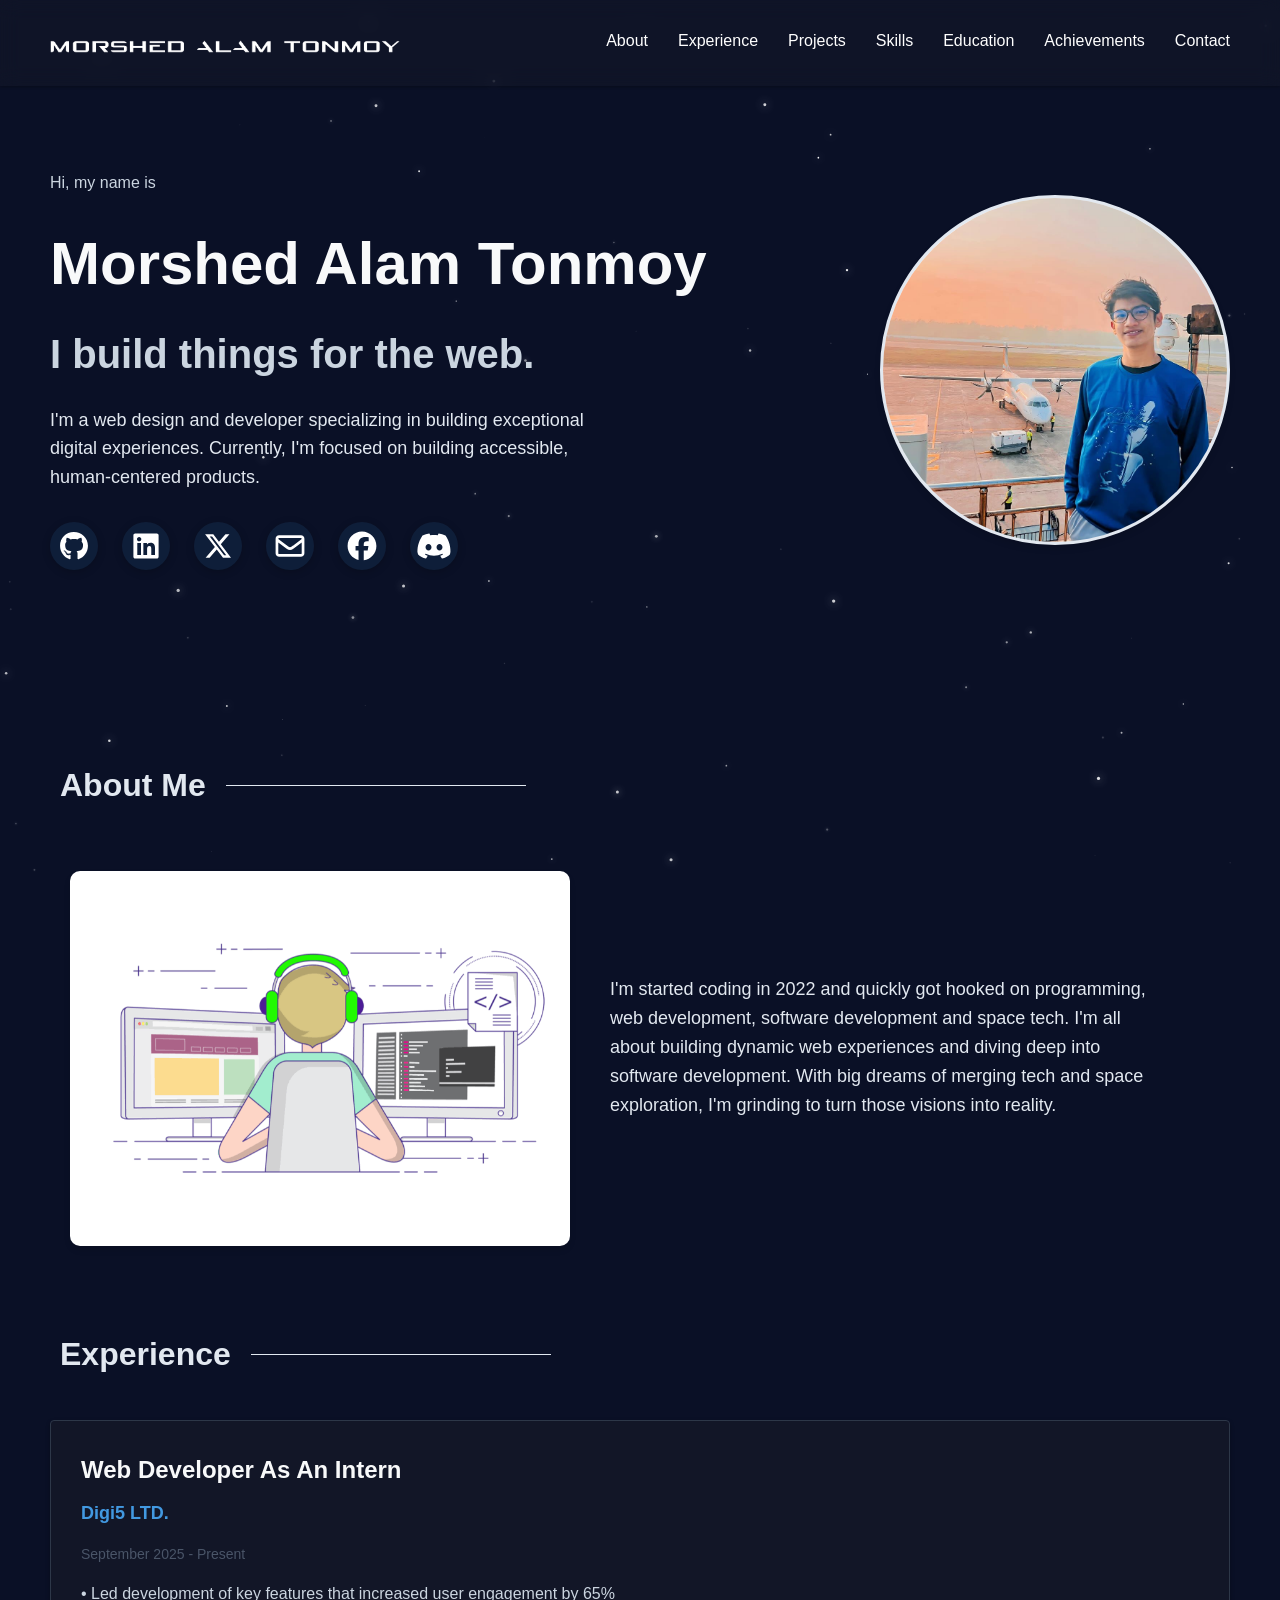
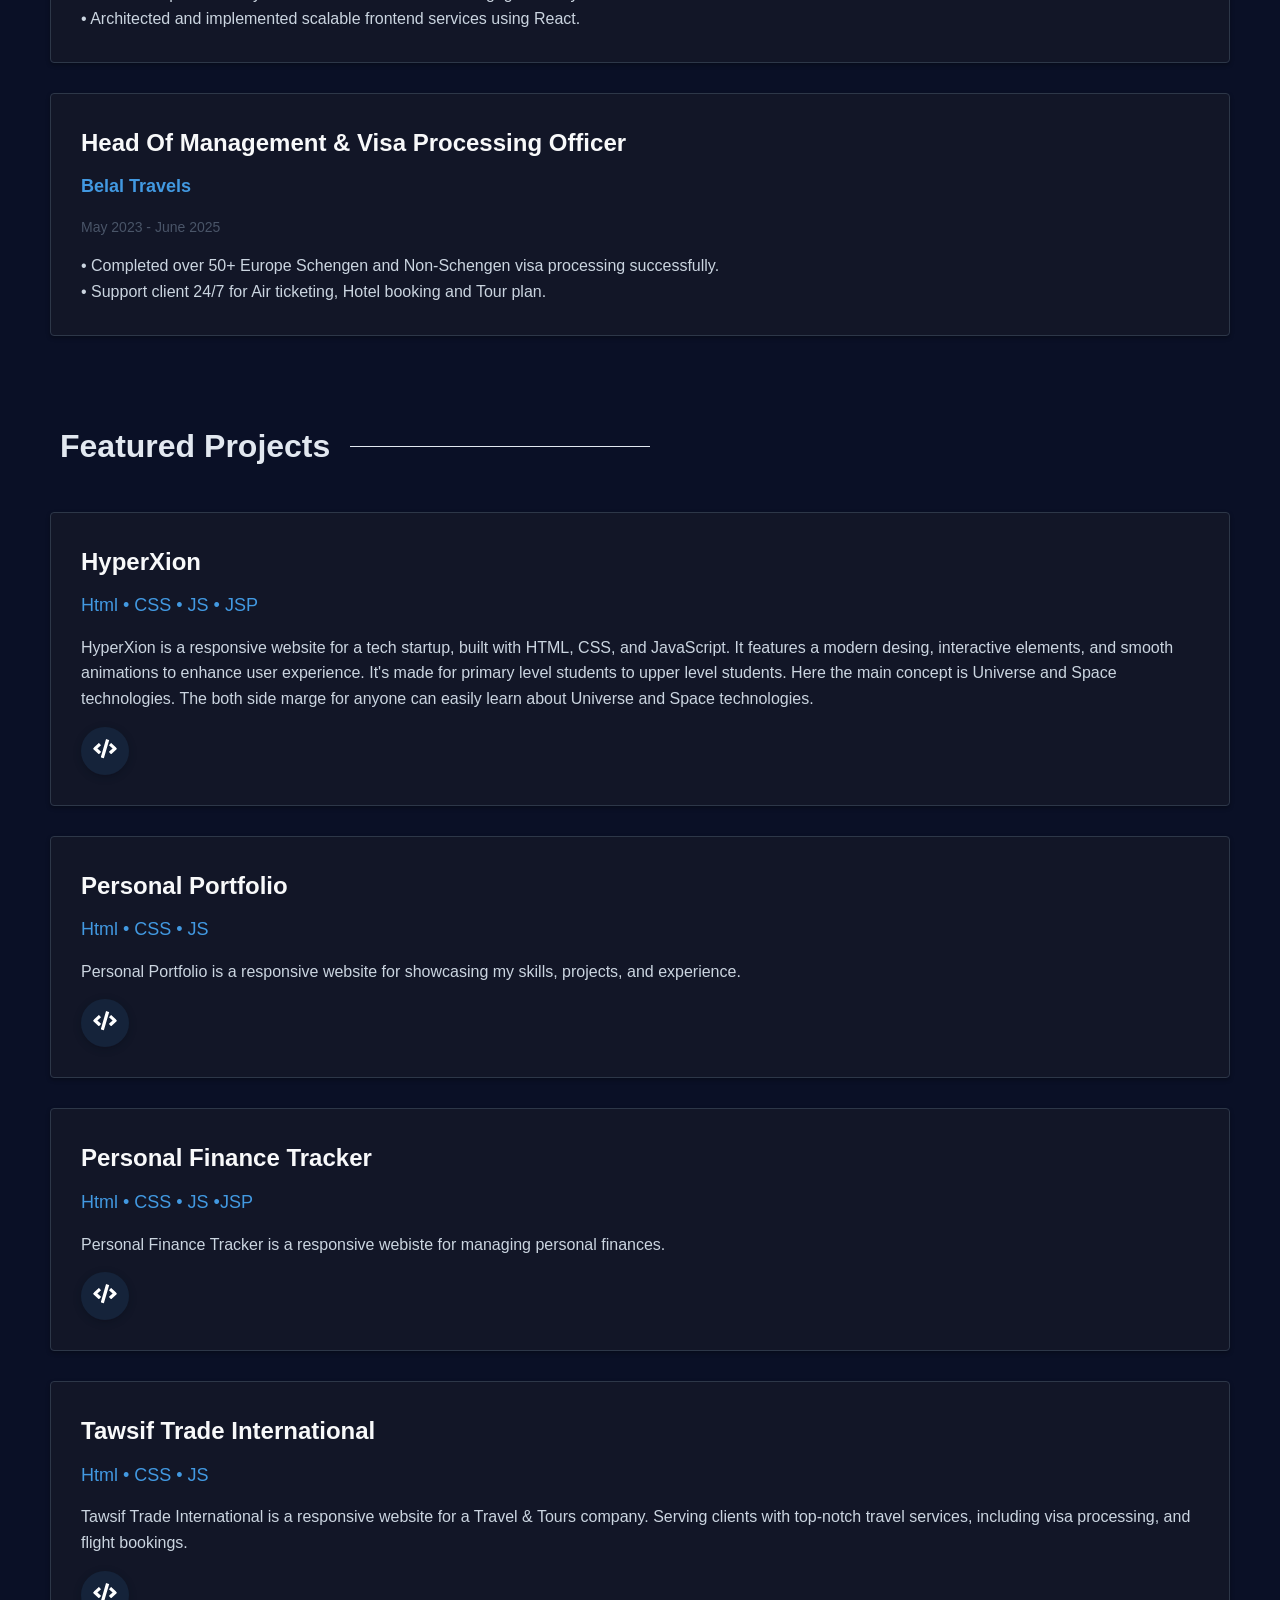
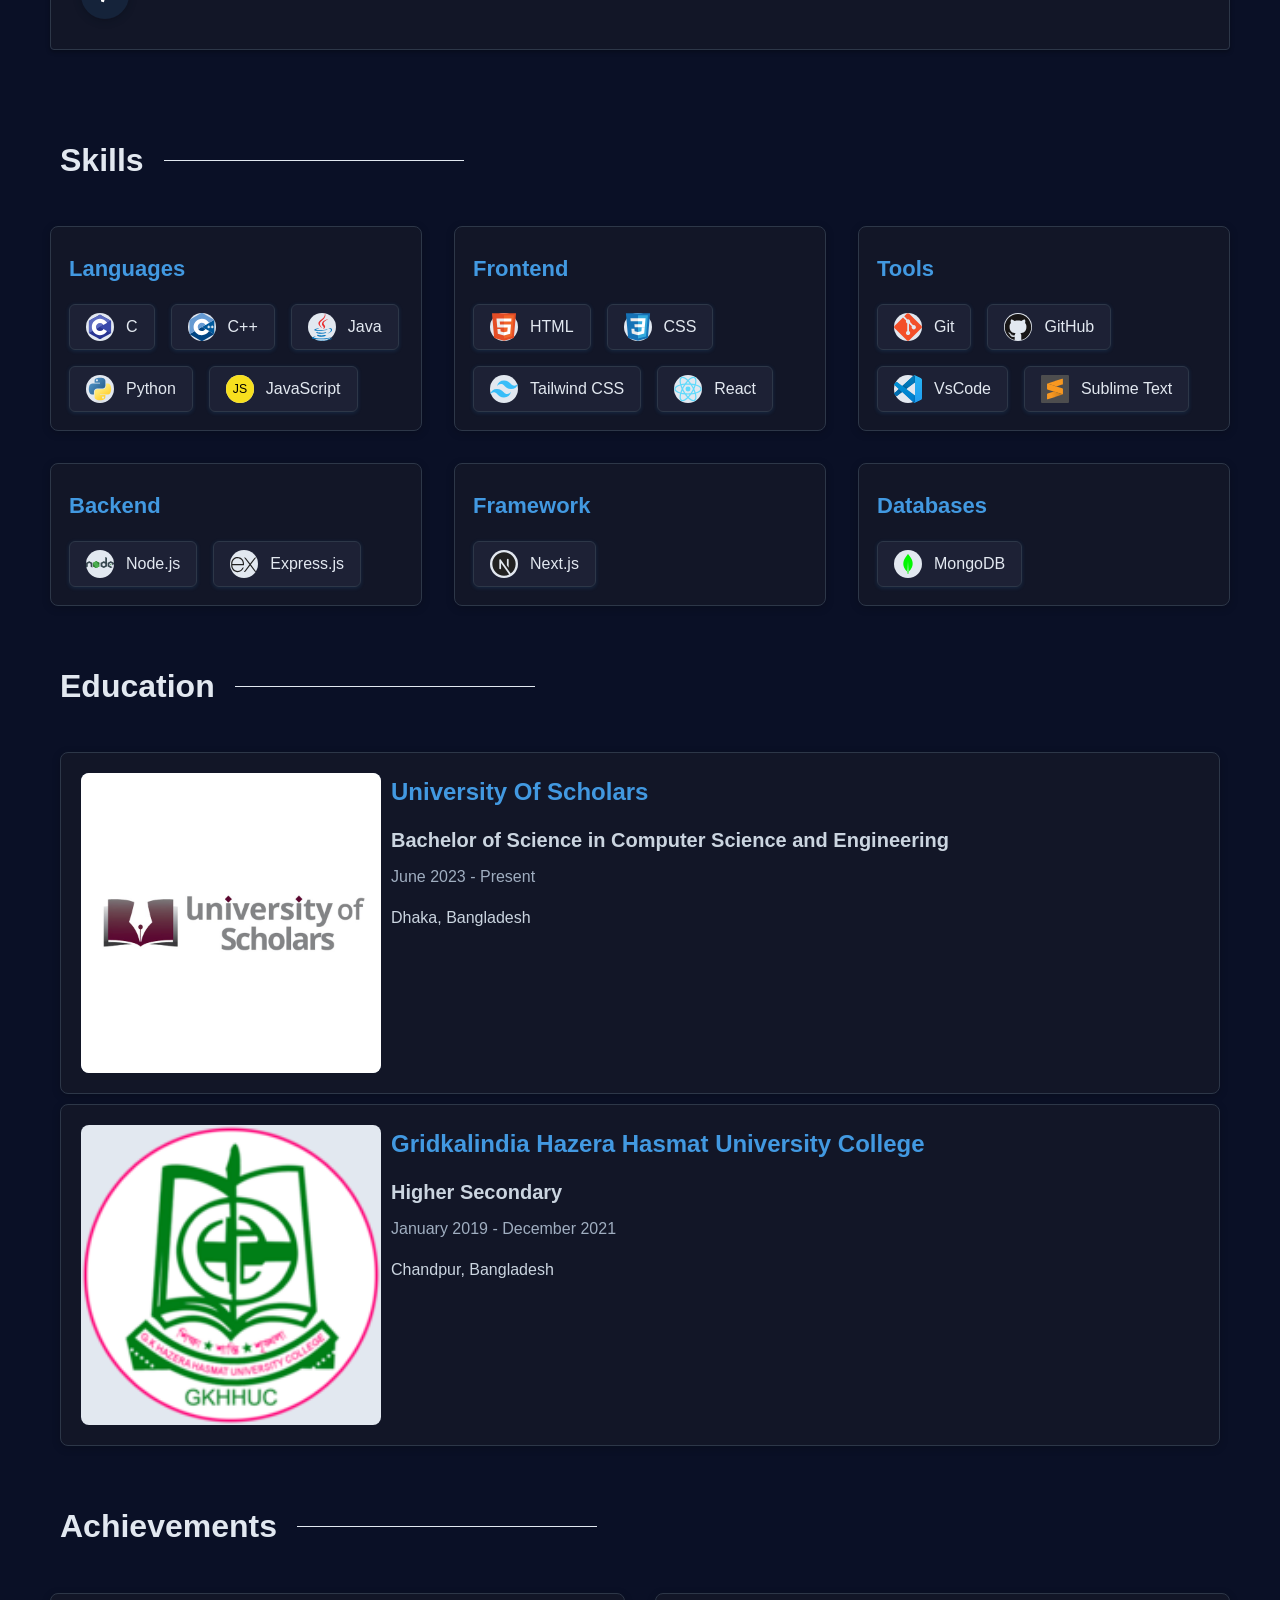
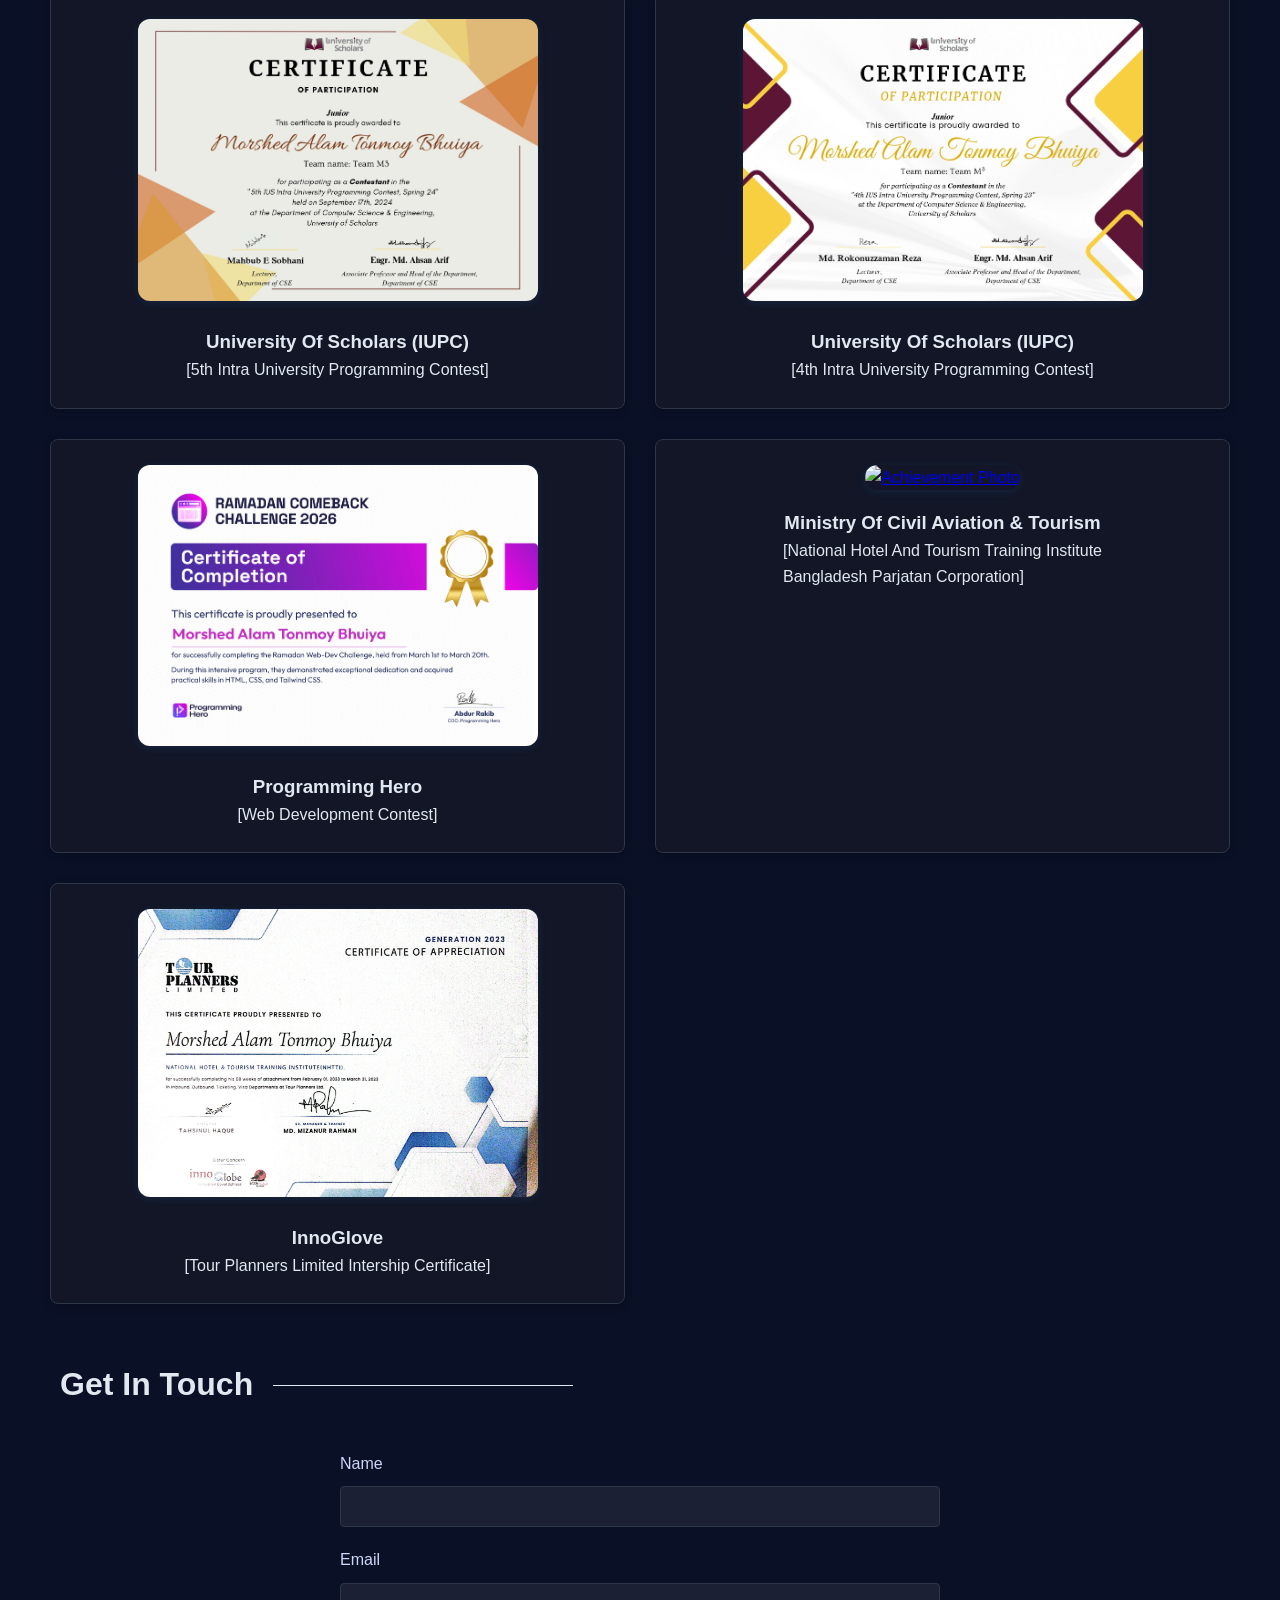
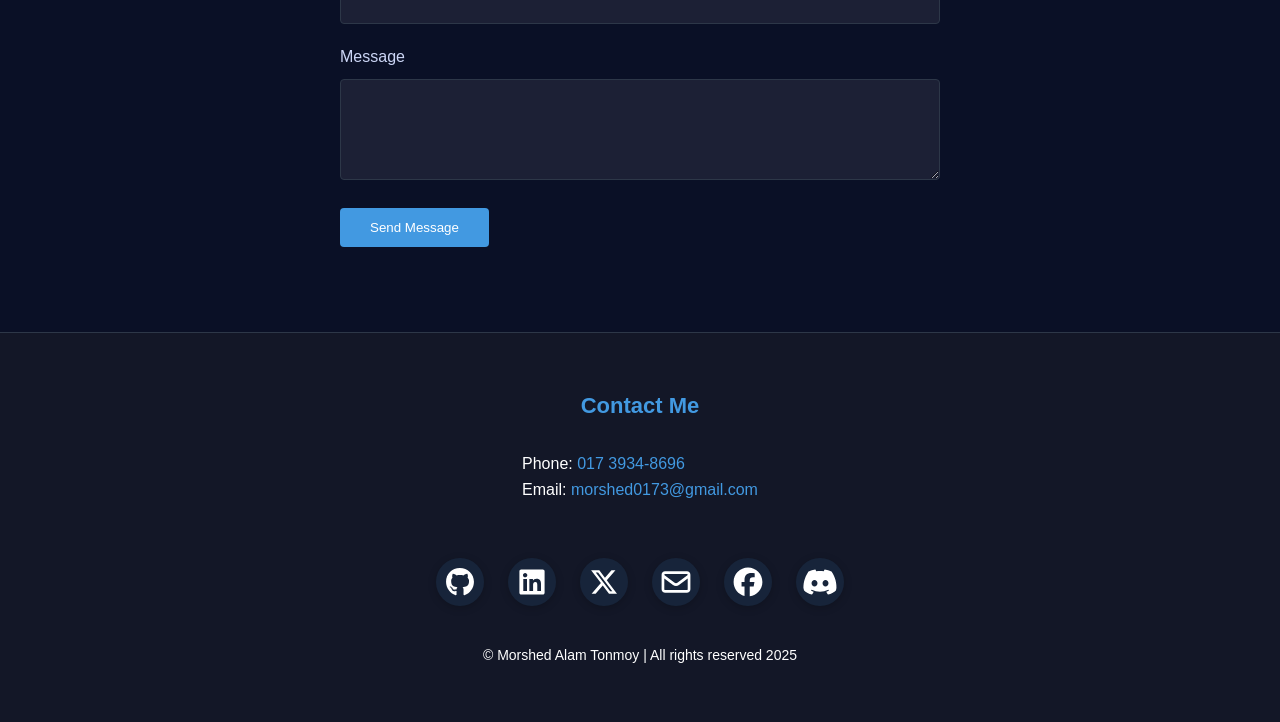
==== commit 76329aa8: "Update index.html" ====
--- a/index.html
+++ b/index.html
@@ -1266,21 +1266,35 @@
             <svg id="Layer_1" data-name="Layer 1" xmlns="http://www.w3.org/2000/svg" xmlns:xlink="http://www.w3.org/1999/xlink" viewBox="0 0 512.23 512.12"><defs><style>.cls-1{fill:#4d4d4e;}.cls-2{fill:#f89820;}.cls-3{fill:url(#linear-gradient);}</style><linearGradient id="linear-gradient" x1="45.04" y1="421.1" x2="93.51" y2="437.87" gradientTransform="matrix(5.59, 0, 0, -5.59, -126.58, 2748.7)" gradientUnits="userSpaceOnUse"><stop offset="0.23" stop-color="#f89822"/><stop offset="1" stop-color="#c27818"/></linearGradient></defs><title>sublime-text</title><path class="cls-1" d="M492.17,511.79H19.6A19.91,19.91,0,0,1-.23,492V19.5A19.91,19.91,0,0,1,19.6-.33H492.17A19.91,19.91,0,0,1,512,19.5V492.07a19.89,19.89,0,0,1-19.83,19.72Z" transform="translate(0.23 0.33)"/><path class="cls-2" d="M117.85,154.33l268-85.07s19-10,14.45,8.48l.68,82s3.33,12-13.18,15L278.93,208.78Z" transform="translate(0.23 0.33)"/><path class="cls-2" d="M117.85,154.33s-10.55,2.52-7.45,20.52l-.57,79s-.92,10,18,14l265.64,85.52s8.94,3.55,7.91-7.45l.11-88s2.52-9.06-14-15L278.93,208.78Z" transform="translate(0.23 0.33)"/><path class="cls-3" d="M234.9,302.22l-113,34.51s-13.64.46-12,26-.12,77-.12,77,1.15,9.52,14.22,4l268-85.53s9.51-2.41,1.49-5S234.9,302.22,234.9,302.22Z" transform="translate(0.23 0.33)"/></svg> </span> Sublime Text</div>      
                     </div>
                 </div>
-                <!--
+                
                 <div class="skills-category">
                     <h3 class="skills-category-title">Backend</h3>
                     <div class="skills-list">
                         <div class="skill-item">
                             <span class="skill-icon">
-                                <svg width="28" height="28" viewBox="0 0 32 32"><circle cx="16" cy="16" r="16" fill="#68a063"/><text x="16" y="21" text-anchor="middle" font-size="14" fill="#fff">Node</text></svg>
-                            </span>
+<svg xmlns="http://www.w3.org/2000/svg" x="0px" y="0px" width="100" height="100" viewBox="0 0 48 48">
+<path fill="#388e3c" d="M17.204 19.122l-4.907 2.715C12.113 21.938 12 22.126 12 22.329v5.433c0 .203.113.39.297.492l4.908 2.717c.183.101.41.101.593 0l4.907-2.717C22.887 28.152 23 27.965 23 27.762v-5.433c0-.203-.113-.39-.297-.492l-4.906-2.715c-.092-.051-.195-.076-.297-.076-.103 0-.205.025-.297.076M42.451 24.013l-.818.452c-.031.017-.049.048-.049.082v.906c0 .034.019.065.049.082l.818.453c.031.017.068.017.099 0l.818-.453c.03-.017.049-.048.049-.082v-.906c0-.034-.019-.065-.05-.082l-.818-.452C42.534 24.004 42.517 24 42.5 24S42.466 24.004 42.451 24.013"></path><path fill="#37474f" d="M35.751,13.364l-2.389-1.333c-0.075-0.042-0.167-0.041-0.241,0.003 c-0.074,0.044-0.12,0.123-0.12,0.209L33,20.295l-2.203-1.219C30.705,19.025,30.602,19,30.5,19c-0.102,0-0.205,0.025-0.297,0.076 h0.001l-4.907,2.715C25.113,21.892,25,22.08,25,22.282v5.433c0,0.203,0.113,0.39,0.297,0.492l4.908,2.717 c0.183,0.101,0.41,0.101,0.593,0l4.907-2.717C35.887,28.106,36,27.918,36,27.715V13.788C36,13.612,35.904,13.45,35.751,13.364z M32.866,26.458l-2.23,1.235c-0.083,0.046-0.186,0.046-0.269,0l-2.231-1.235C28.051,26.412,28,26.326,28,26.234v-2.47 c0-0.092,0.051-0.177,0.135-0.224l2.231-1.234h-0.001c0.042-0.023,0.088-0.034,0.135-0.034c0.047,0,0.093,0.012,0.135,0.034 l2.23,1.234C32.949,23.587,33,23.673,33,23.765v2.47C33,26.326,32.949,26.412,32.866,26.458z"></path><path fill="#2e7d32" d="M17.204,19.122L12,27.762c0,0.203,0.113,0.39,0.297,0.492l4.908,2.717 c0.183,0.101,0.41,0.101,0.593,0L23,22.329c0-0.203-0.113-0.39-0.297-0.492l-4.906-2.715c-0.092-0.051-0.195-0.076-0.297-0.076 c-0.103,0-0.205,0.025-0.297,0.076"></path><path fill="#4caf50" d="M17.204,19.122l-4.907,2.715C12.113,21.938,12,22.126,12,22.329l5.204,8.642 c0.183,0.101,0.41,0.101,0.593,0l4.907-2.717C22.887,28.152,23,27.965,23,27.762l-5.203-8.64c-0.092-0.051-0.195-0.076-0.297-0.076 c-0.103,0-0.205,0.025-0.297,0.076"></path><path fill="#37474f" d="M47.703 21.791l-4.906-2.715C42.705 19.025 42.602 19 42.5 19c-.102 0-.205.025-.297.076h.001l-4.907 2.715C37.114 21.892 37 22.084 37 22.294v5.411c0 .209.114.402.297.503l4.908 2.717c.184.102.409.102.593 0l2.263-1.253c.207-.115.206-.412-.002-.526l-4.924-2.687C40.052 26.412 40 26.325 40 26.231v-2.466c0-.092.05-.177.13-.221l2.235-1.236h-.001c.042-.023.088-.034.135-.034.047 0 .093.012.135.034l2.235 1.237c.08.044.13.129.13.221v2.012c0 .086.046.166.121.209.075.042.167.042.242-.001l2.398-1.393c.148-.086.24-.245.24-.417v-1.88C48 22.085 47.886 21.892 47.703 21.791zM10.703 21.791l-4.906-2.715C5.705 19.025 5.602 19 5.5 19c-.102 0-.205.025-.297.076h.001l-4.907 2.715C.114 21.892 0 22.084 0 22.294v7.465c0 .086.046.166.121.209.075.042.167.042.242-.001l2.398-1.393C2.909 28.488 3 28.329 3 28.157v-4.393c0-.092.05-.177.13-.221l2.235-1.236H5.365c.042-.023.088-.034.135-.034.047 0 .093.012.135.034l2.235 1.237C7.95 23.588 8 23.673 8 23.765v4.393c0 .172.091.331.24.417l2.398 1.393c.075.043.167.043.242.001C10.954 29.925 11 29.845 11 29.759v-7.464C11 22.085 10.886 21.892 10.703 21.791z"></path>
+</svg>                            </span>
                             Node.js
                         </div>
                         <div class="skill-item">
                             <span class="skill-icon">
-                                <svg width="28" height="28" viewBox="0 0 32 32"><circle cx="16" cy="16" r="16" fill="#000"/><text x="16" y="21" text-anchor="middle" font-size="14" fill="#fff">Exp</text></svg>
-                            </span>
-                            Express
+<svg xmlns="http://www.w3.org/2000/svg" x="0px" y="0px" width="100" height="100" viewBox="0 0 48 48">
+<path fill="#212121" d="M23.697,37.56h1.18c0.84,0,1.631-0.392,2.139-1.061l7.485-9.847l7.485,9.847	c0.508,0.668,1.299,1.061,2.139,1.061h1.18L35.756,25l9.121-12h-1.18c-0.84,0-1.631,0.392-2.139,1.061L34.5,23.347l-7.059-9.287	C26.933,13.392,26.142,13,25.302,13h-1.18l9.121,12L23.697,37.56z"></path><path fill="#212121" d="M24,26v-3c0-6.675-5.945-11.961-12.829-10.852C5.812,13.011,2,17.857,2,23.284L2,24v2v0.142	c0,6.553,4.777,11.786,10.868,11.858c5.092,0.06,9.389-3.344,10.707-7.999h-1.028c-0.62,0-1.182,0.355-1.451,0.913	c-1.739,3.595-5.789,5.862-10.228,4.842C6.776,34.815,4,30.981,4,26.783V26H24z M4,23.71c0-4.708,2.804-8.557,6.924-9.478	C16.798,12.92,22,17.352,22,23v1H4V23.71z"></path>
+</svg>                         </span>
+                            Express.js
+                        </div>
+                    </div>
+                </div>
+                <div class="skills-category">
+                    <h3 class="skills-category-title">Framework</h3>
+                    <div class="skills-list">
+                        <div class="skill-item">
+                            <span class="skill-icon">
+<svg xmlns="http://www.w3.org/2000/svg" x="0px" y="0px" width="100" height="100" viewBox="0 0 48 48">
+<path fill="#212121" d="M18.974,31.5c0,0.828-0.671,1.5-1.5,1.5s-1.5-0.672-1.5-1.5v-14c0-0.653,0.423-1.231,1.045-1.43 c0.625-0.198,1.302,0.03,1.679,0.563l16.777,23.704C40.617,36.709,44,30.735,44,24c0-11-9-20-20-20S4,13,4,24s9,20,20,20 c3.192,0,6.206-0.777,8.89-2.122L18.974,22.216V31.5z M28.974,16.5c0-0.828,0.671-1.5,1.5-1.5s1.5,0.672,1.5,1.5v13.84l-3-4.227 V16.5z"></path>
+</svg>                          </span>
+                            Next.js
                         </div>
                     </div>
                 </div>
@@ -1289,11 +1303,15 @@
                     <div class="skills-list">
                         <div class="skill-item">
                             <span class="skill-icon">
-                                <svg width="28" height="28" viewBox="0 0 32 32"><circle cx="16" cy="16" r="16" fill="#47a248"/><text x="16" y="21" text-anchor="middle" font-size="14" fill="#fff">Mongo</text></svg>
+                               <svg  xmlns="http://www.w3.org/2000/svg" width="24" height="24"  
+fill="#03f602" viewBox="0 0 24 24" >
+<!--Boxicons v3.0.8 https://boxicons.com | License  https://docs.boxicons.com/free-->
+<path d="M13.74 4.23c-.84-1-1.57-2-1.71-2.22H12c-.14.21-.87 1.22-1.71 2.22-7.2 9.19 1.14 15.39 1.14 15.39l.07.05c.06.95.22 2.33.22 2.33h.62s.15-1.37.21-2.33l.07-.06s8.32-6.19 1.12-15.38M12 19.48a3.5 3.5 0 0 1-.48-.48L12 9l.45 10a3.6 3.6 0 0 1-.45.48"/>
+</svg>
                             </span>
                             MongoDB
                         </div>
-                        <div class="skill-item">
+                        <!-- <div class="skill-item">
                             <span class="skill-icon">
                                 <svg width="28" height="28" viewBox="0 0 32 32"><circle cx="16" cy="16" r="16" fill="#00758f"/><text x="16" y="21" text-anchor="middle" font-size="14" fill="#fff">MySQL</text></svg>
                             </span>
@@ -1304,10 +1322,10 @@
                                 <svg width="28" height="28" viewBox="0 0 32 32"><circle cx="16" cy="16" r="16" fill="#336791"/><text x="16" y="21" text-anchor="middle" font-size="14" fill="#fff">PSQL</text></svg>
                             </span>
                             PostgreSQL
-                        </div>
+                        </div> -->
                     </div>
                 </div>
-                <div class="skills-category">
+                <!-- <div class="skills-category">
                     <h3 class="skills-category-title">AI / ML</h3>
                     <div class="skills-list">
                         <div class="skill-item">
@@ -1346,9 +1364,9 @@
                             Kubernetes
                         </div>
                     </div>
-                </div>
+                </div> -->
             </div>
-        </div>-->
+        </div>
     </section>
      <section id="education">
         <div class="container">
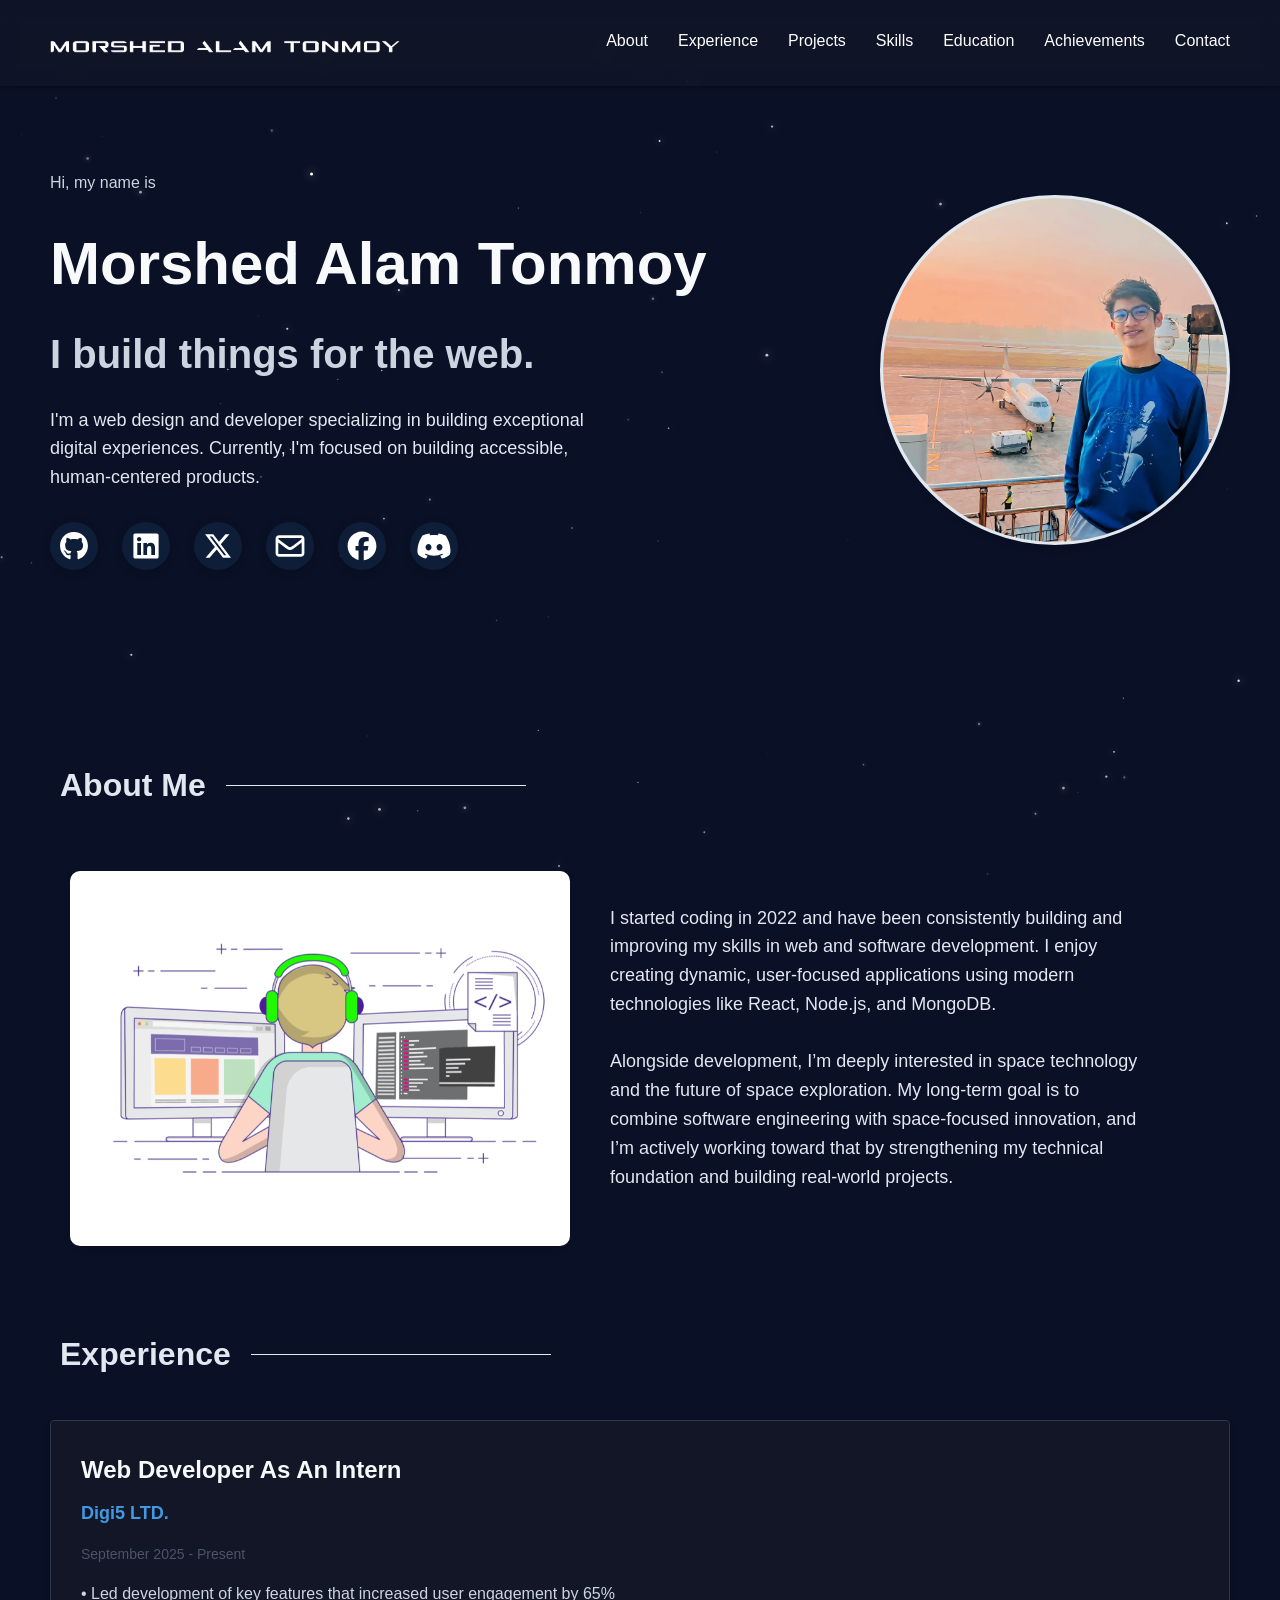
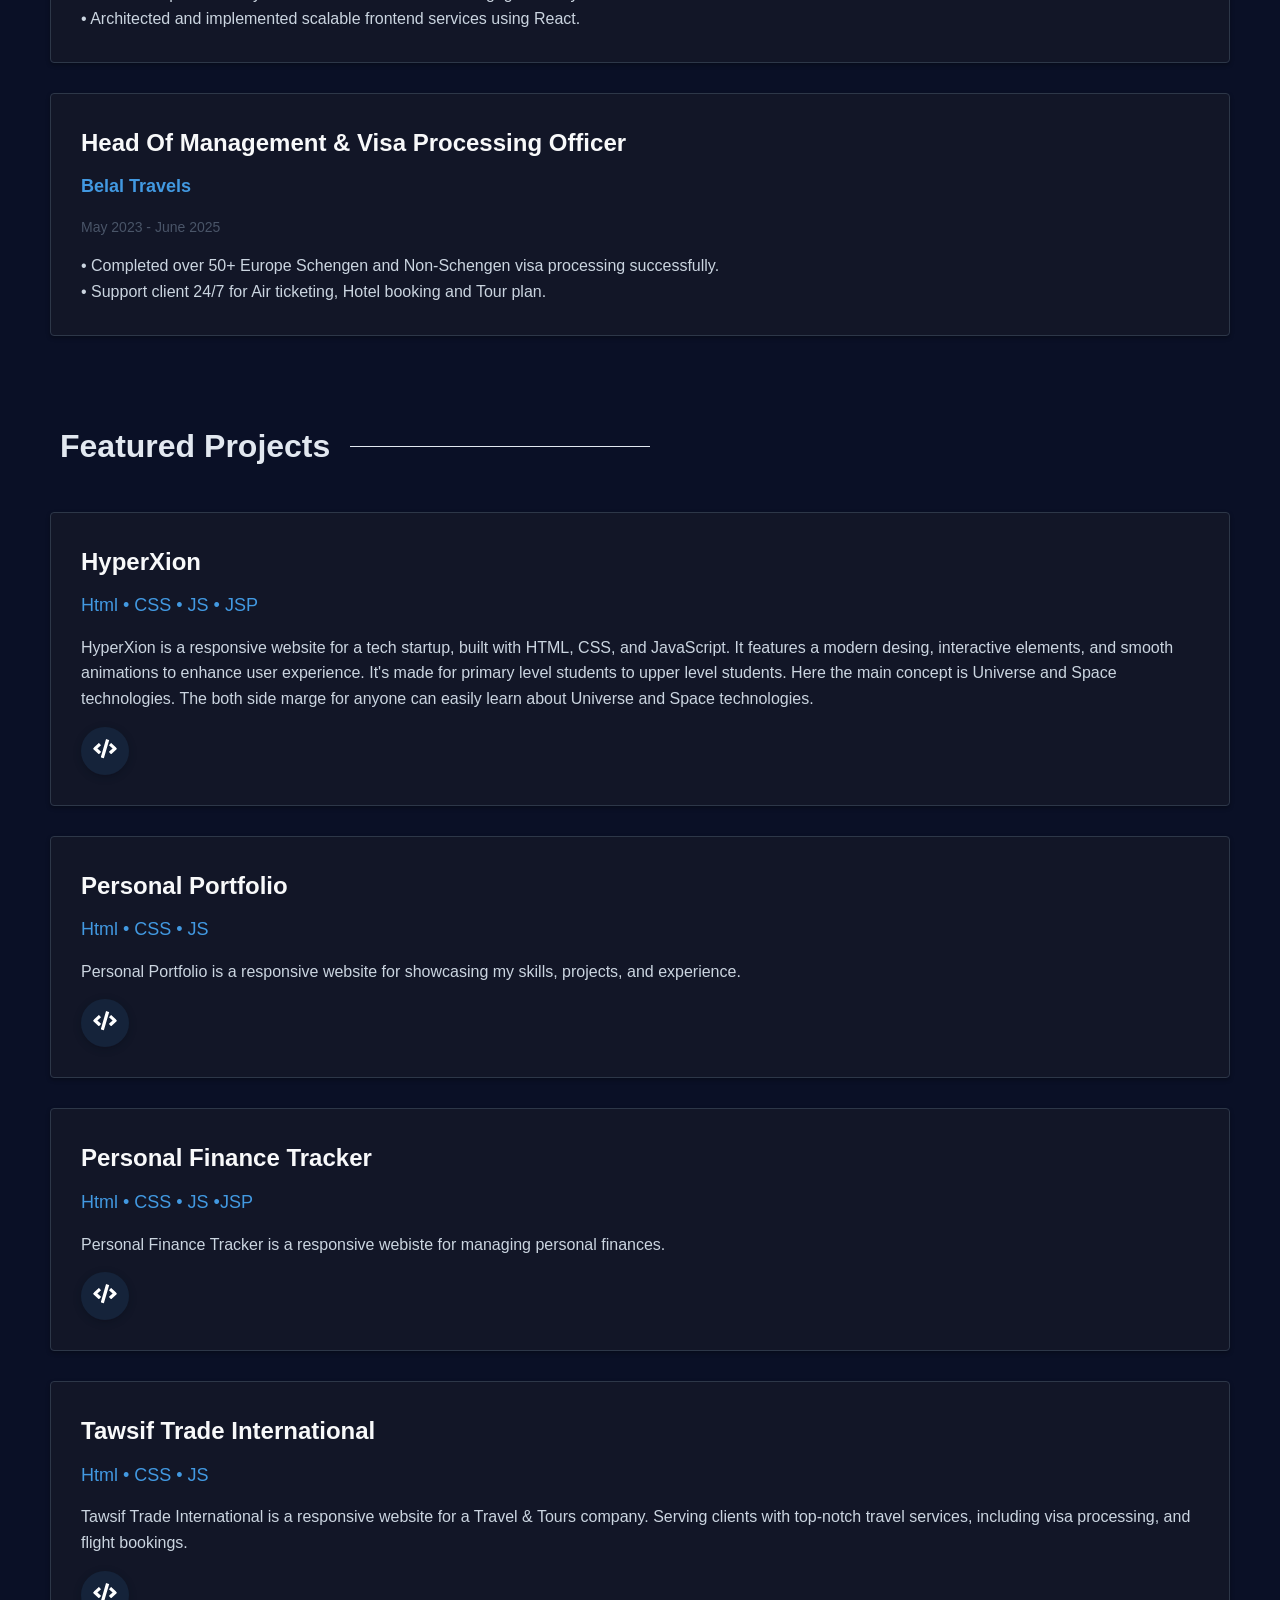
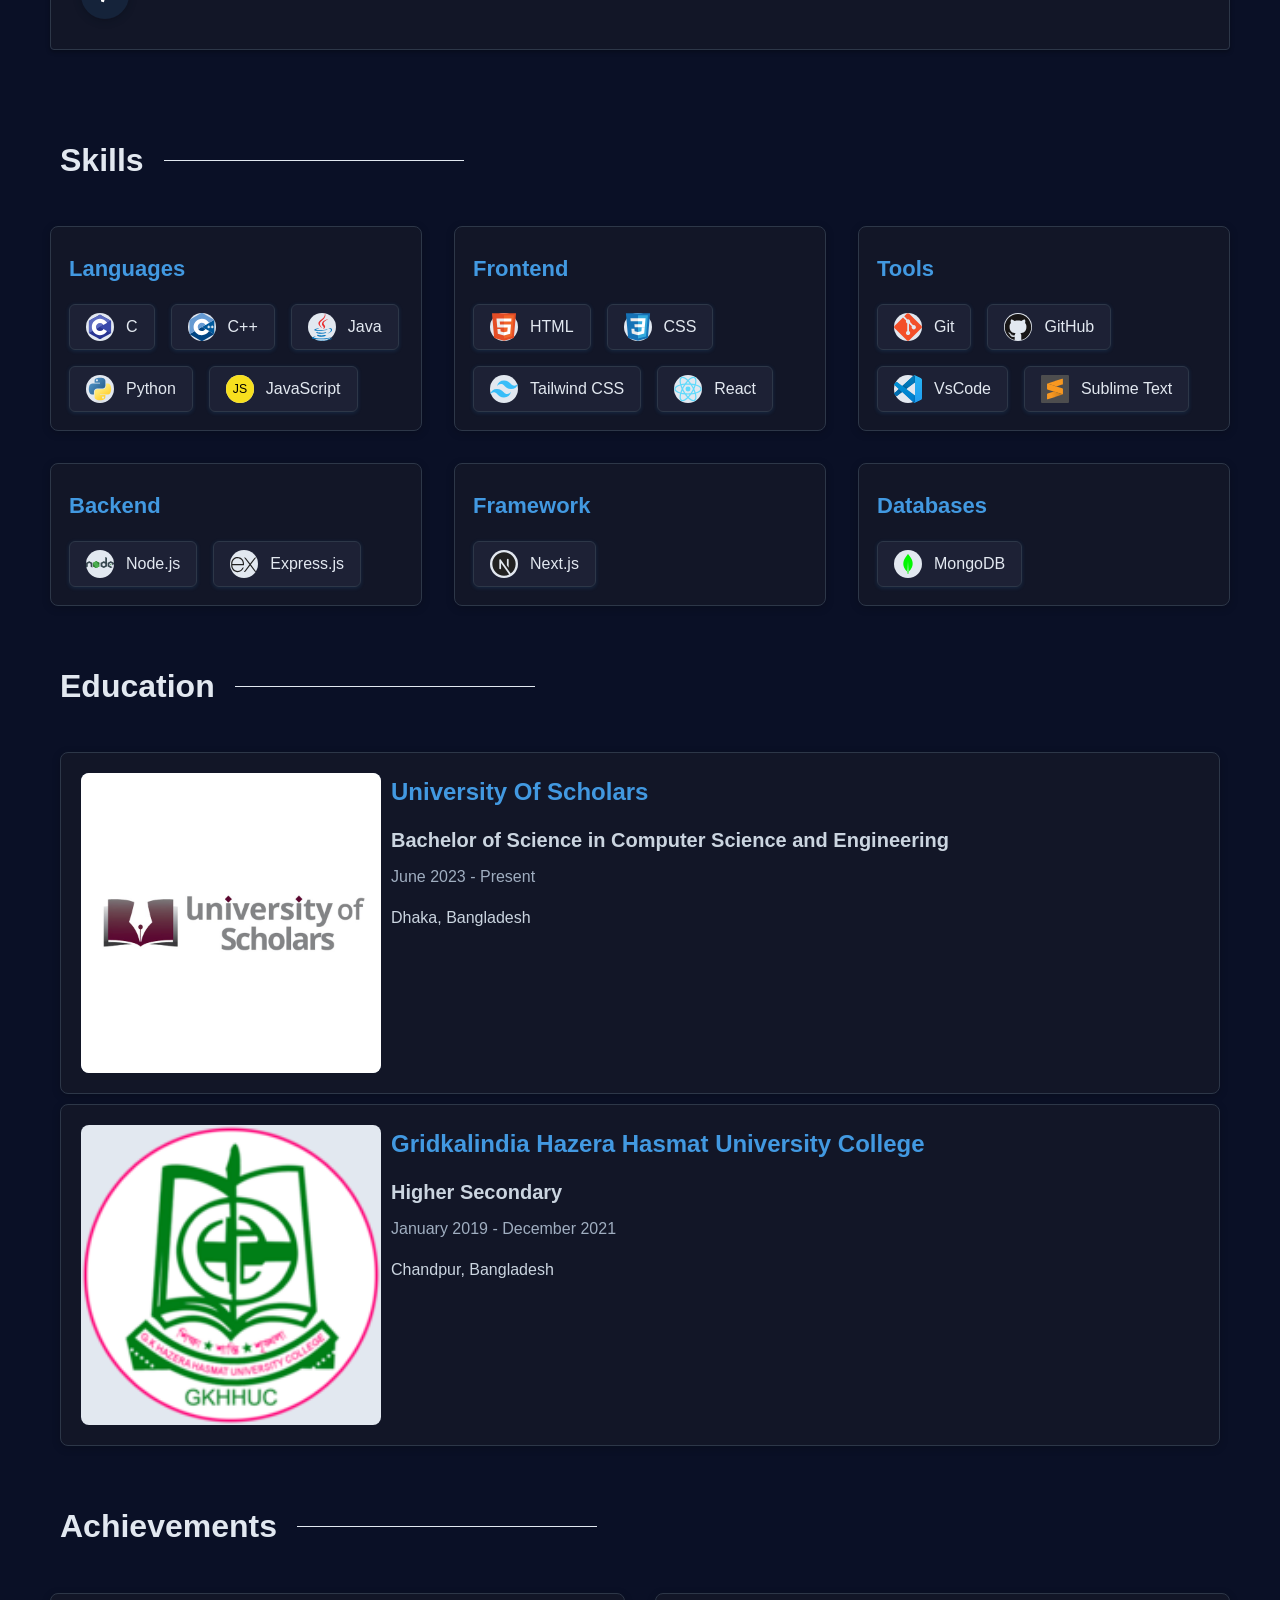
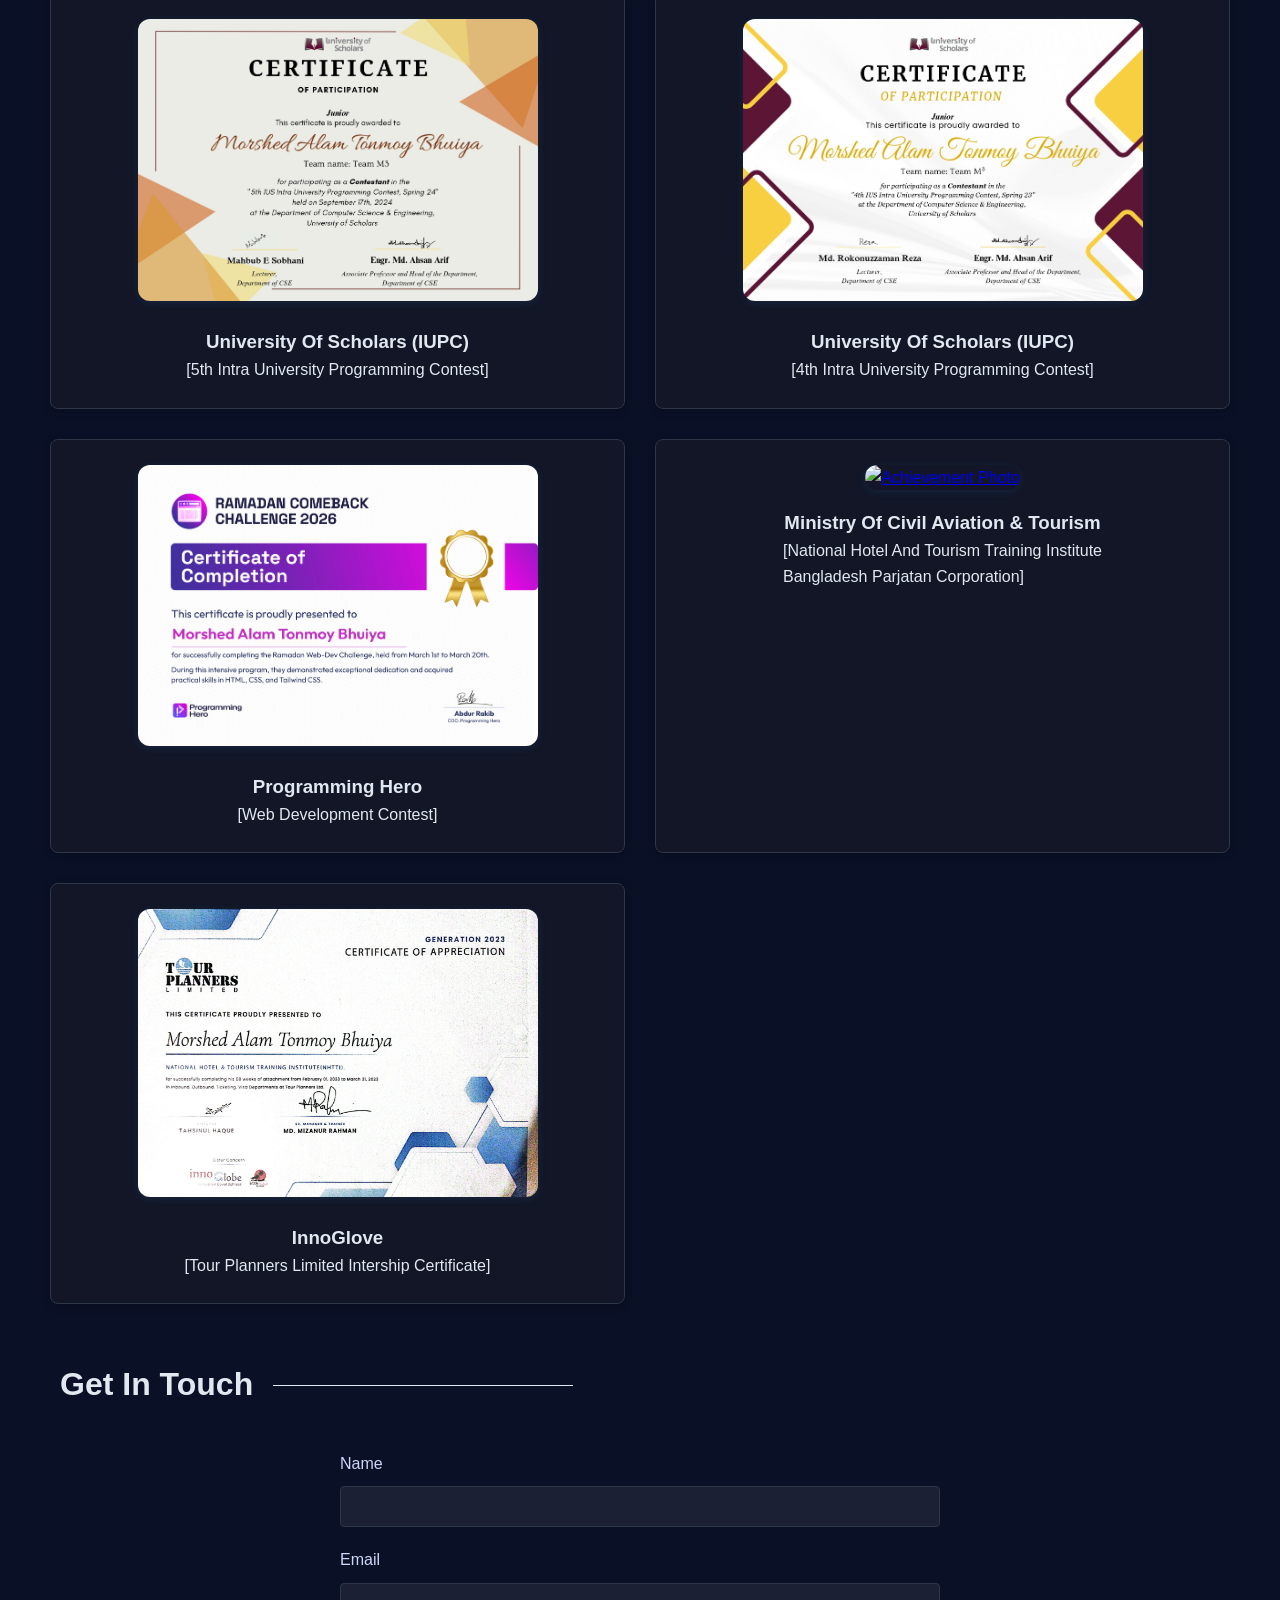
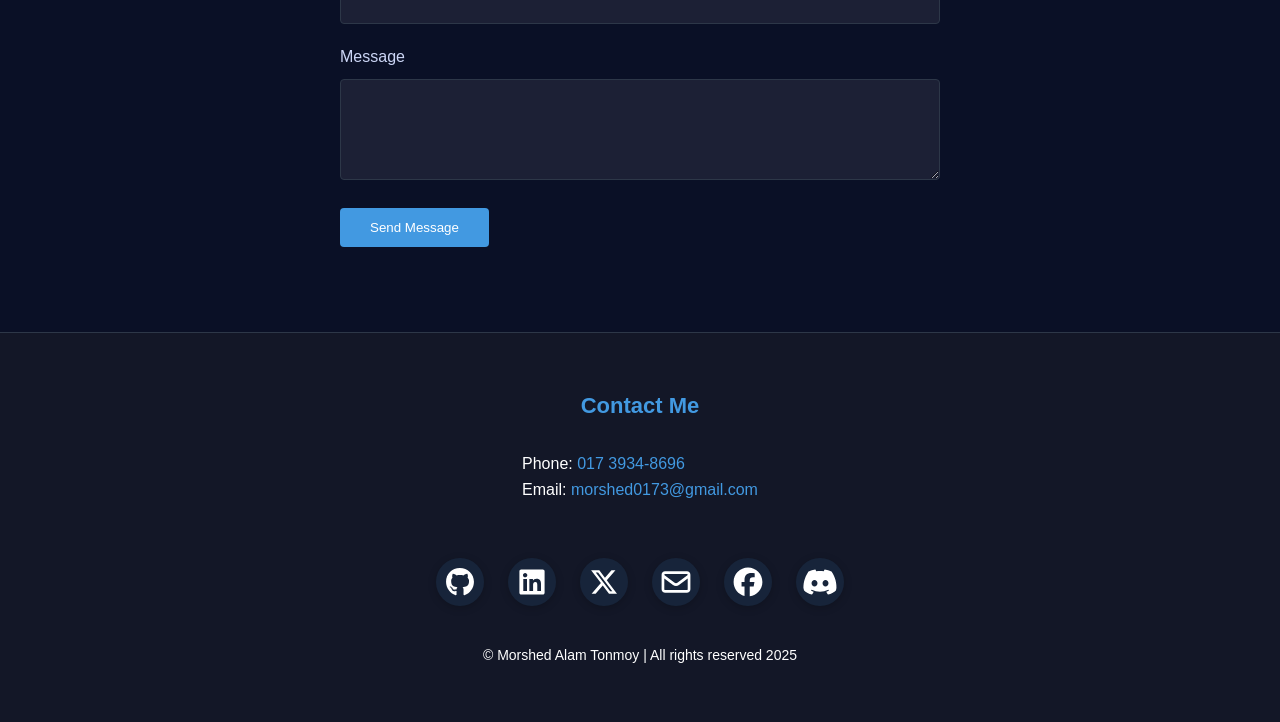
==== commit 8b345a3b: "Update index.html" ====
--- a/index.html
+++ b/index.html
@@ -1023,10 +1023,9 @@
                 </div>
                 <div class="about-text">
                     <p class="bio">
-                        I'm started coding in 2022 and quickly got hooked on programming, web development, software development and 
-                        space tech. 
-                        I'm all about building dynamic web experiences and diving deep into software development. 
-                        With big dreams of merging tech and space exploration, I'm grinding to turn those visions into reality.
+                        I started coding in 2022 and have been consistently building and improving my skills in web and software development. I enjoy creating dynamic, user-focused applications using modern technologies like React, Node.js, and MongoDB.<br><br>
+
+                        Alongside development, I’m deeply interested in space technology and the future of space exploration. My long-term goal is to combine software engineering with space-focused innovation, and I’m actively working toward that by strengthening my technical foundation and building real-world projects.
                     </p>
                 </div>
             </div>
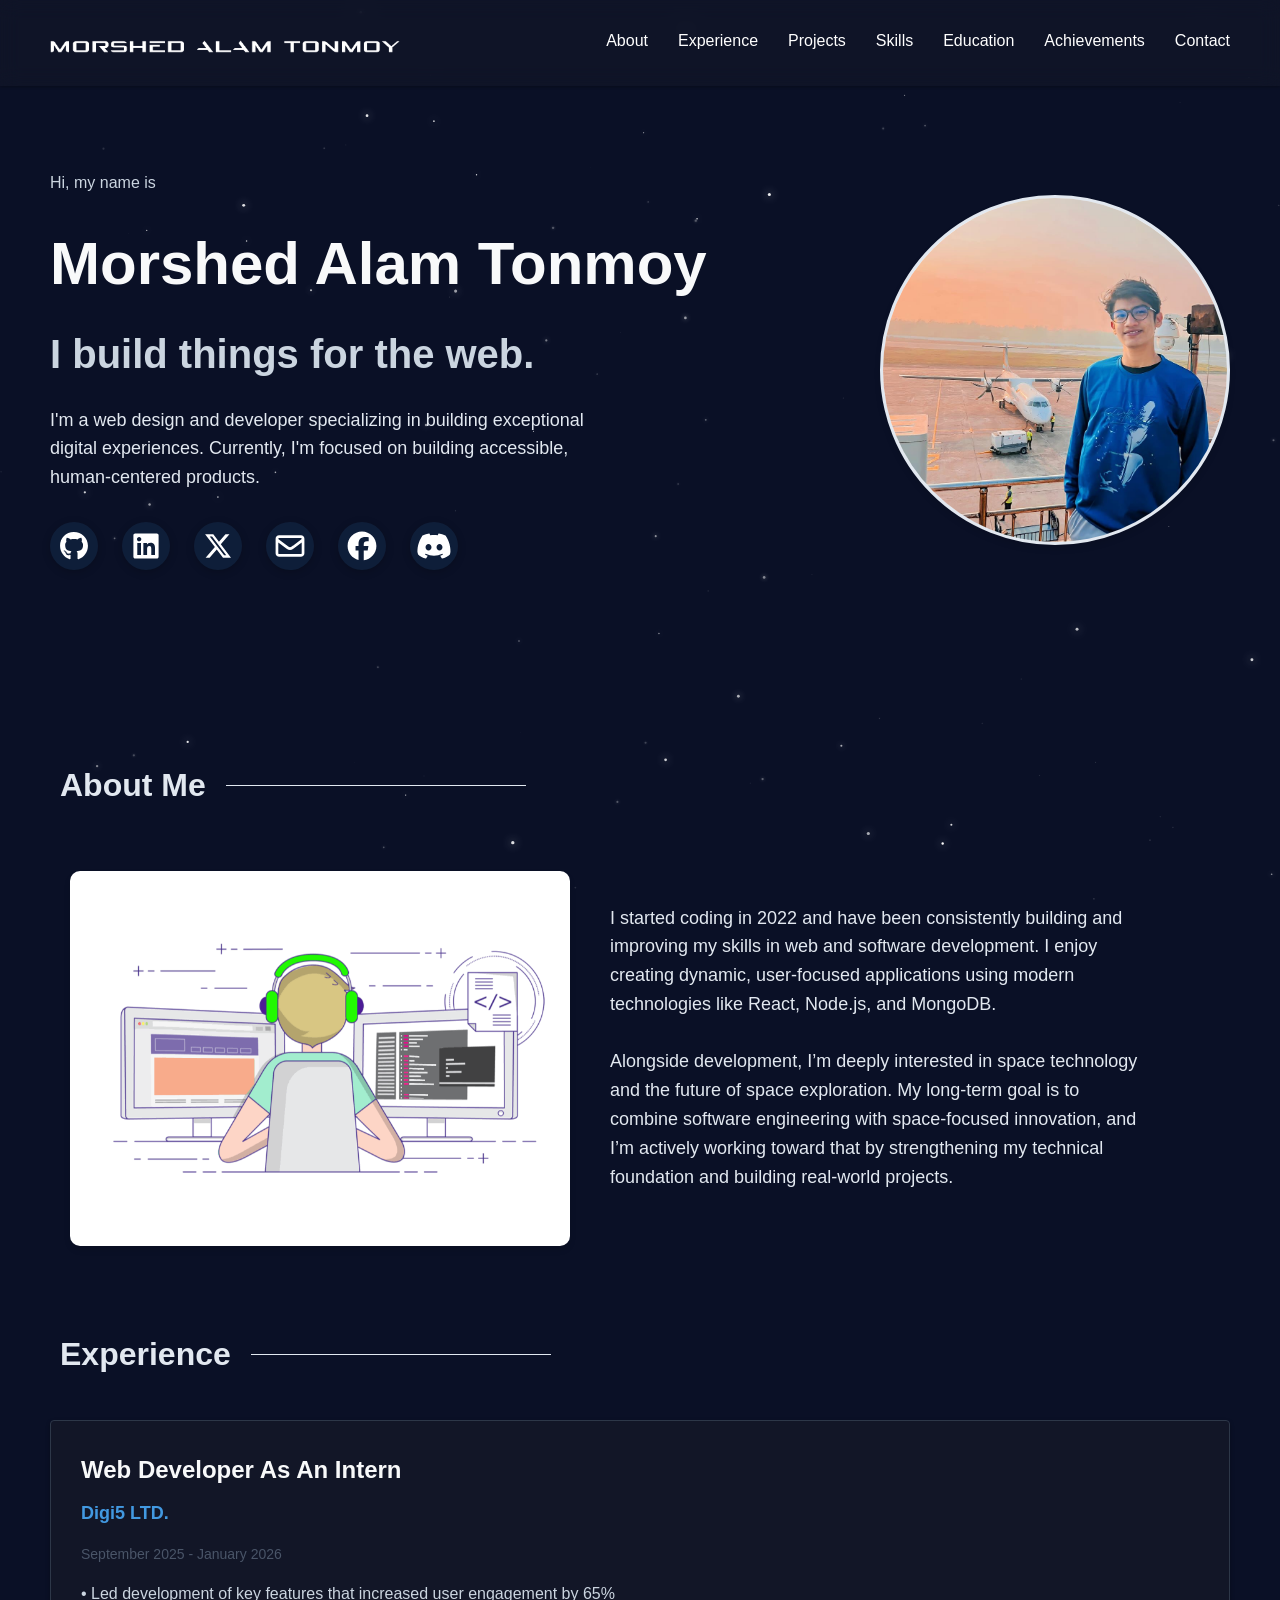
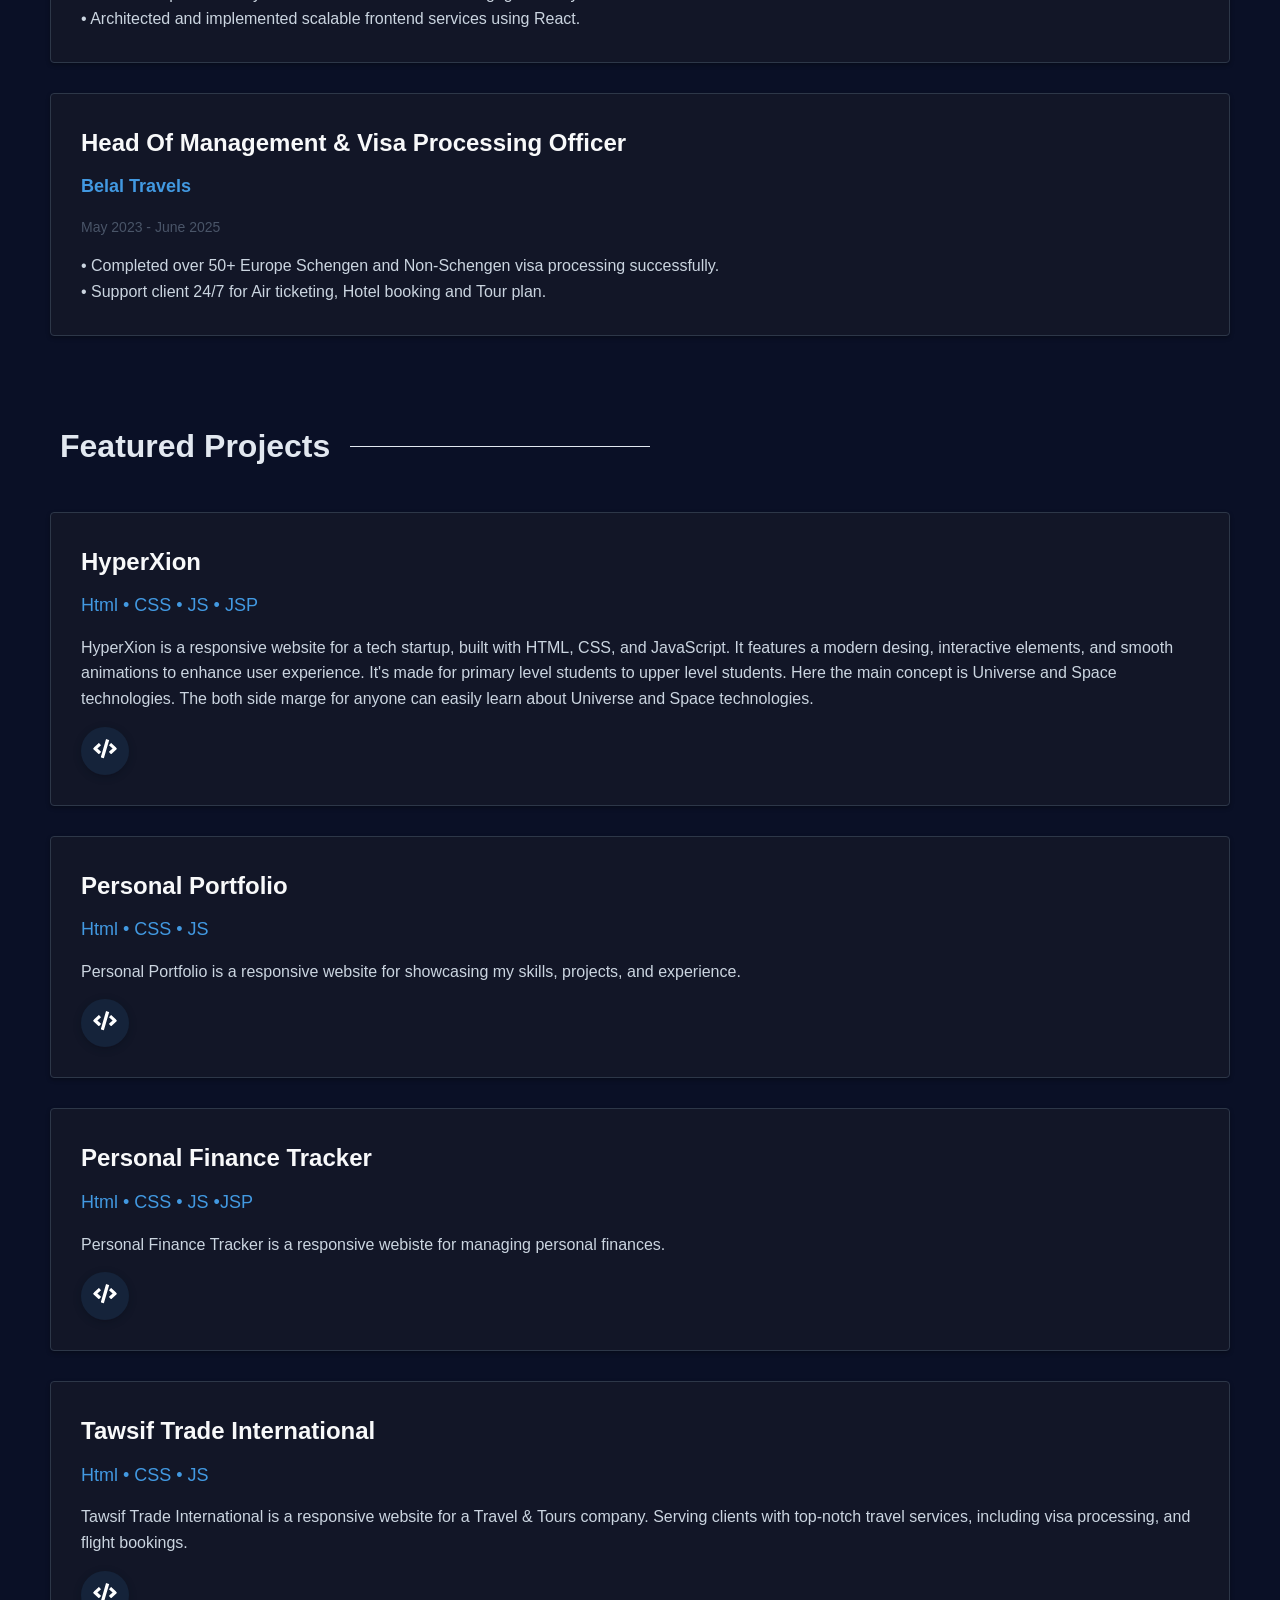
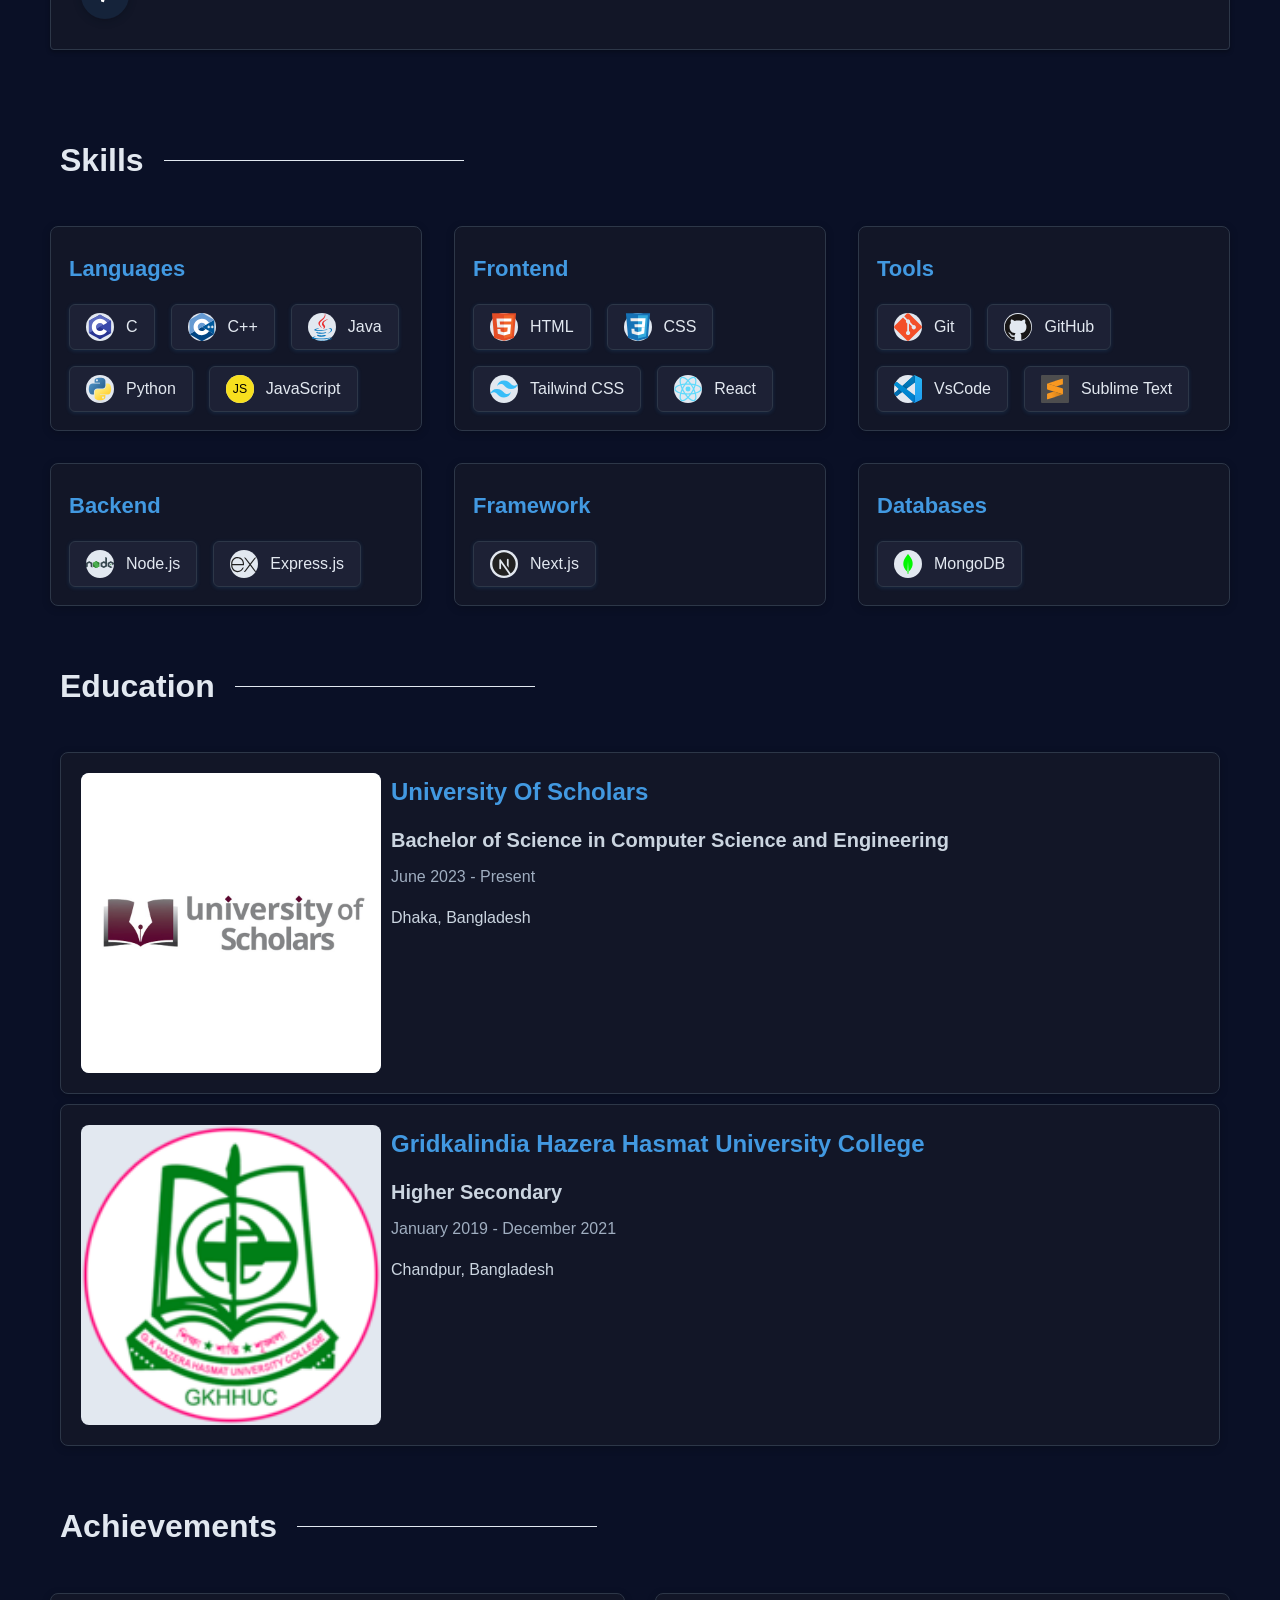
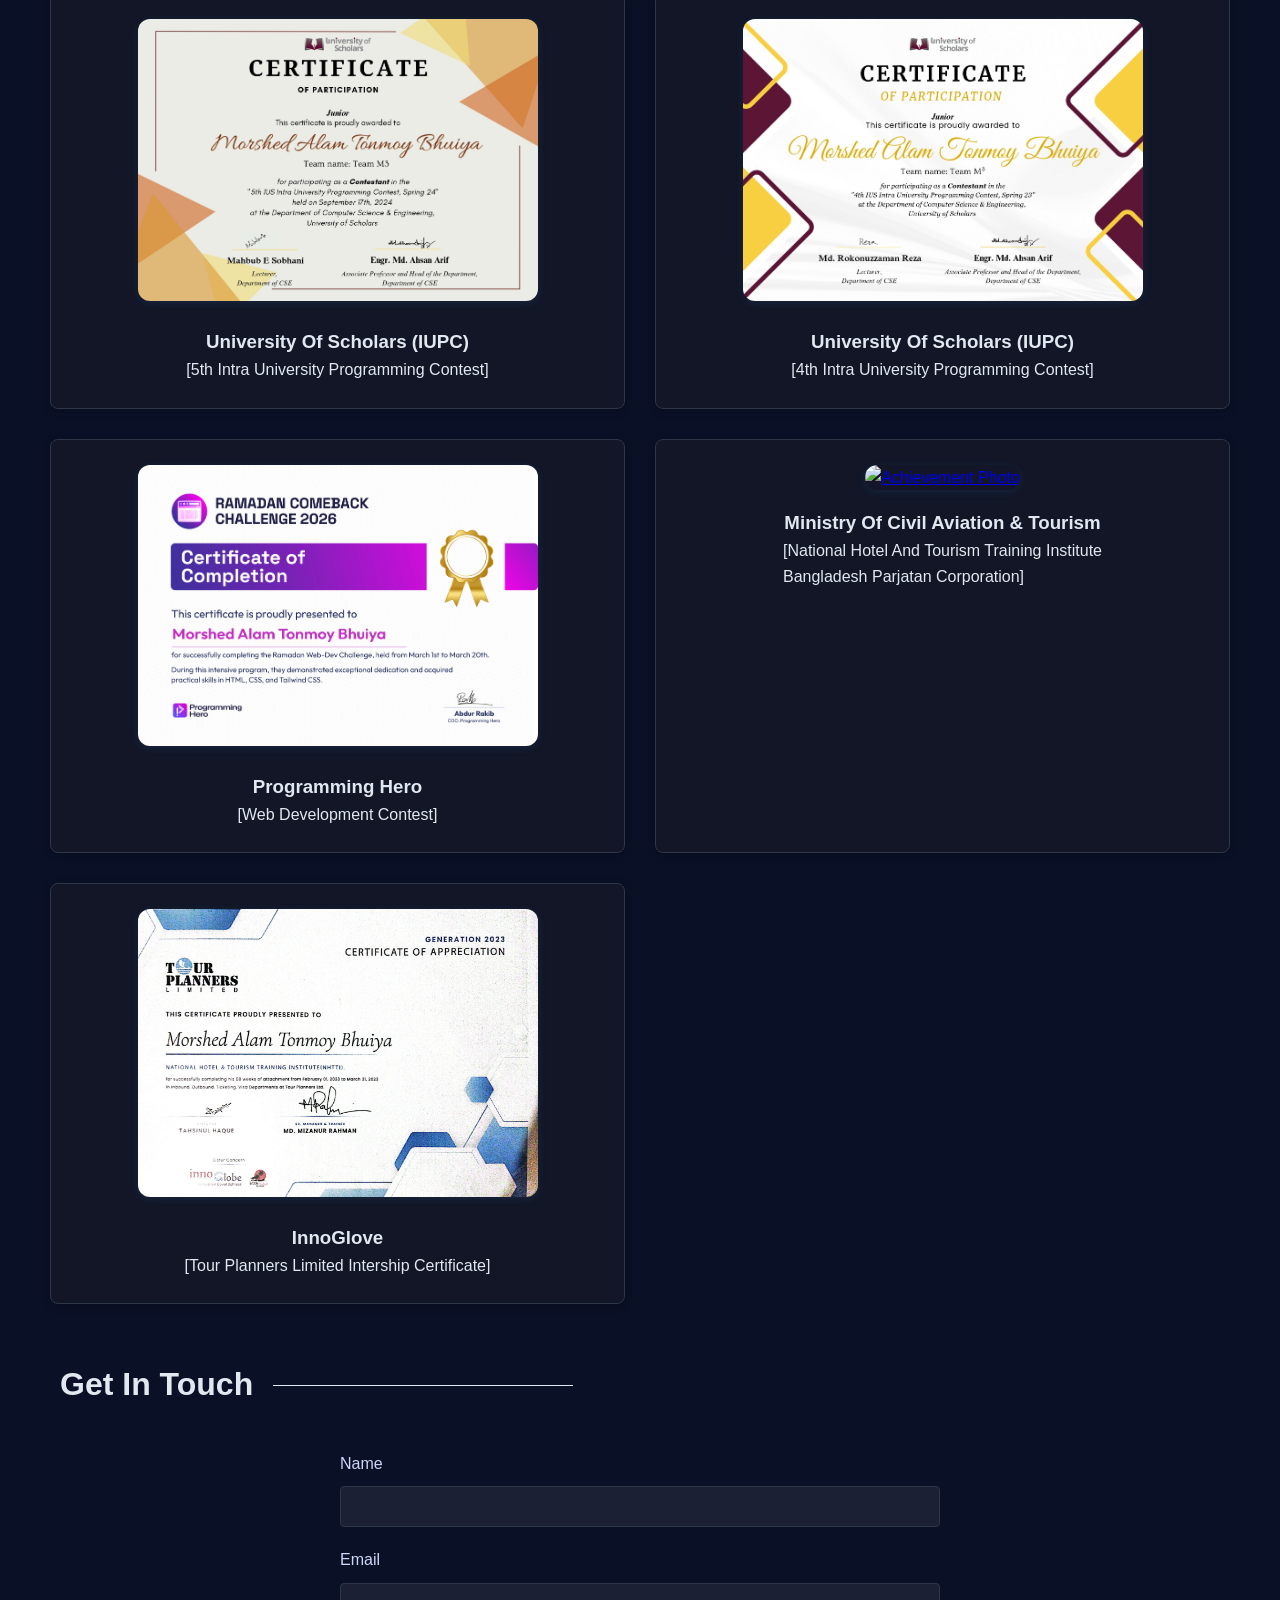
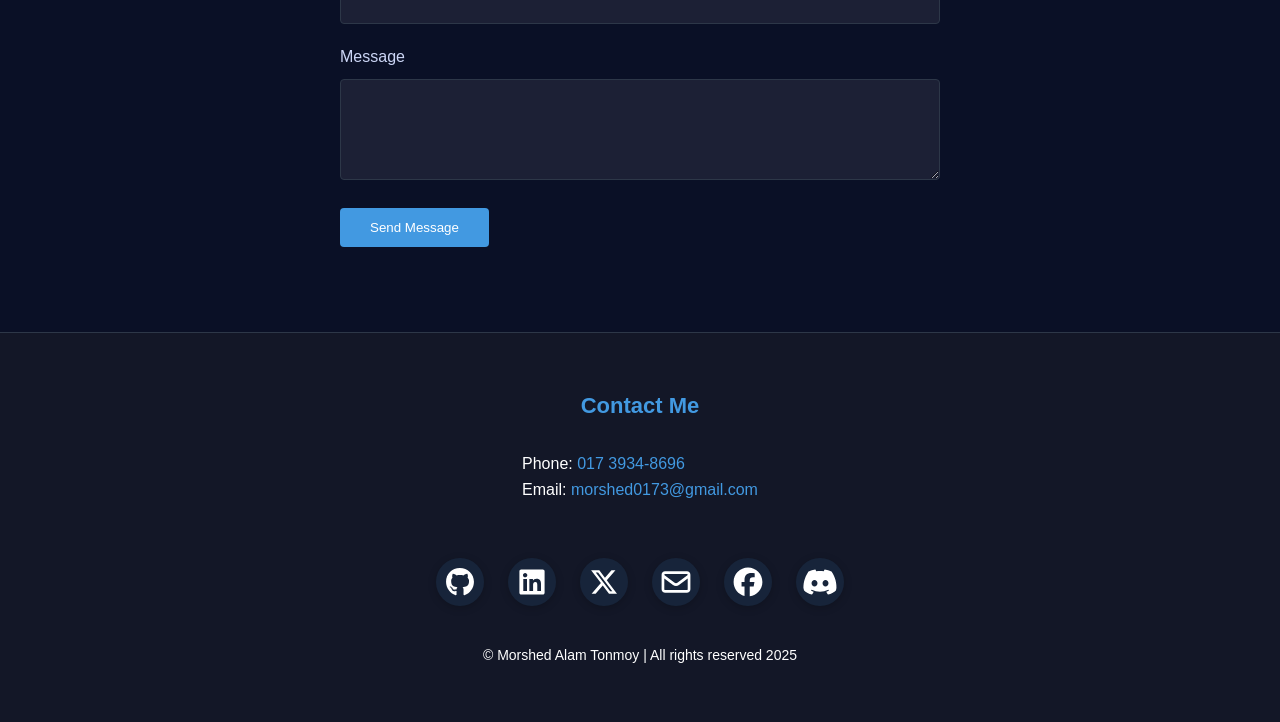
==== commit f98aff1e: "Update index.html" ====
--- a/index.html
+++ b/index.html
@@ -1038,7 +1038,7 @@
             <div class="card">
                 <h3 class="card-title">Web Developer As An Intern</h3>
                 <h4 class="card-subtitle">Digi5 LTD.</h4>
-                <p class="card-date">September 2025 - Present</p>
+                <p class="card-date">September 2025 - January 2026</p>
                 <p class="card-description">
                     • Led development of key features that increased user engagement by 65%
                     <br>
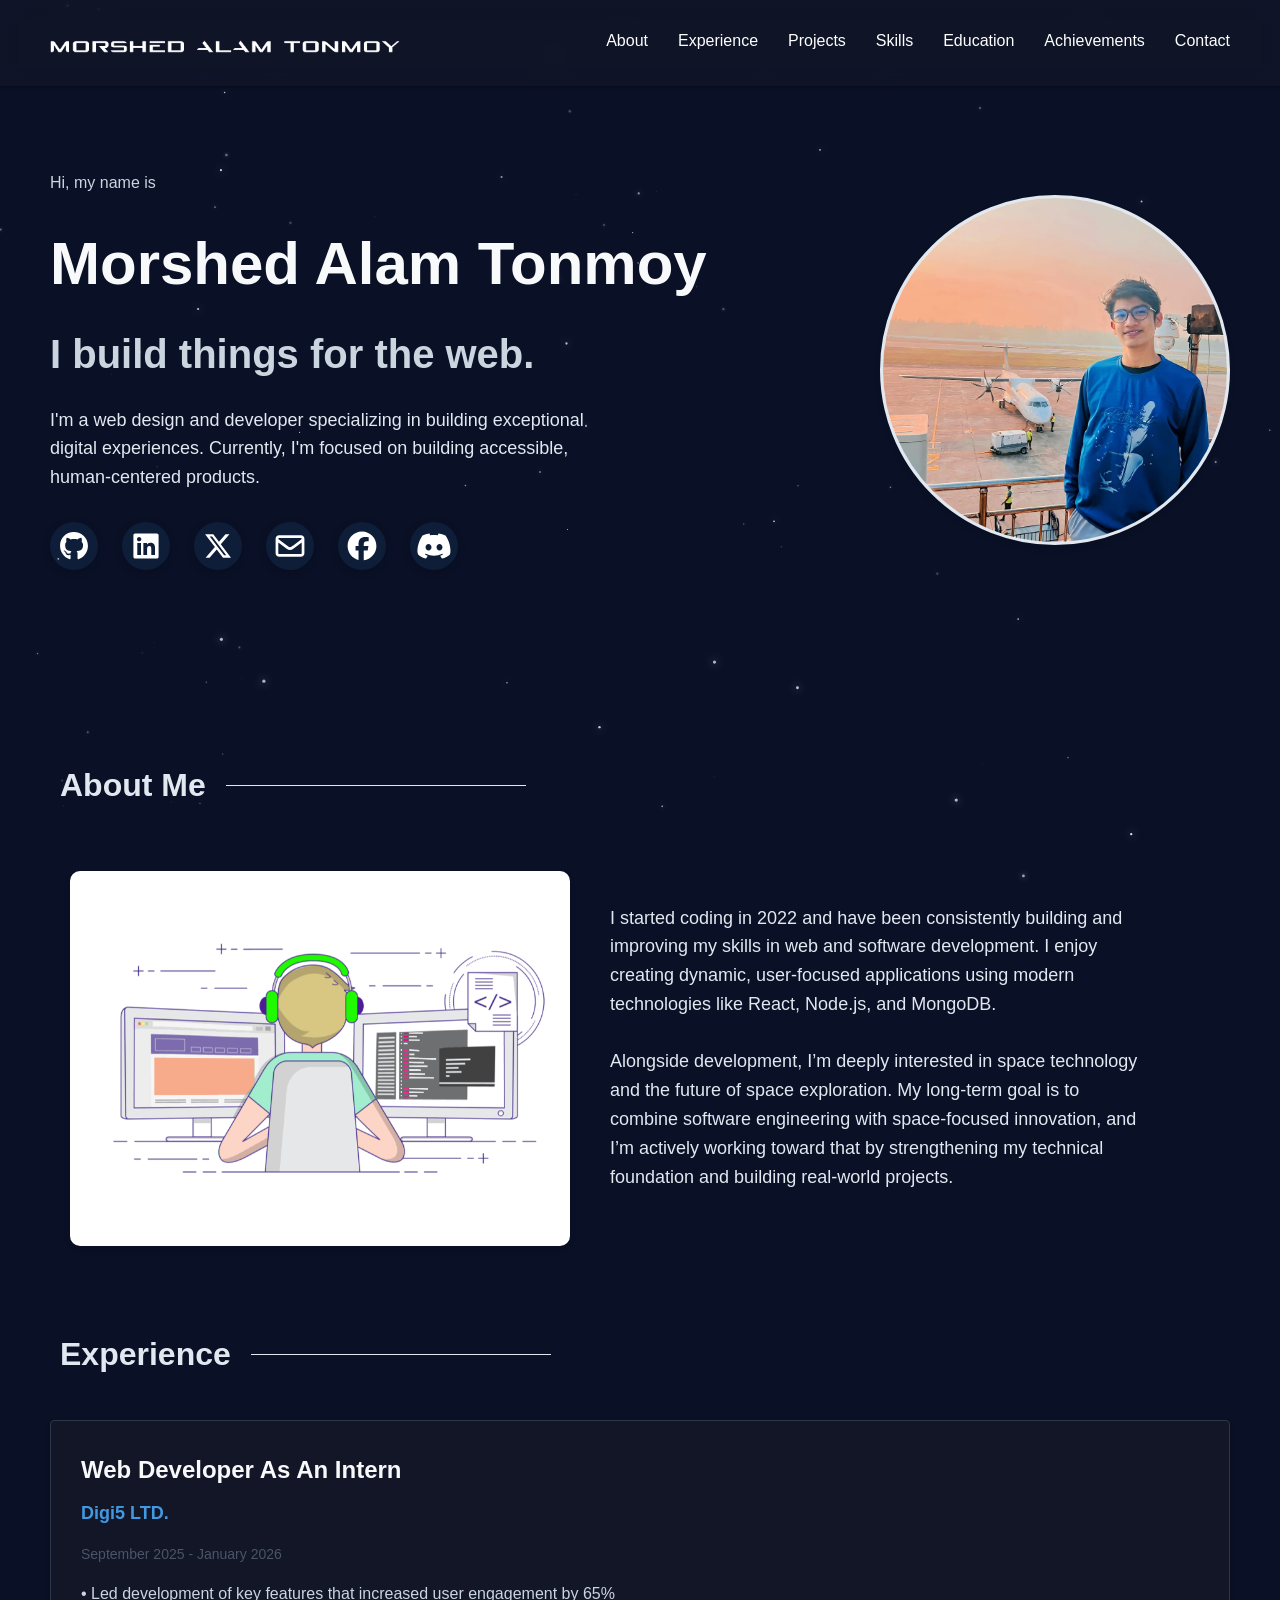
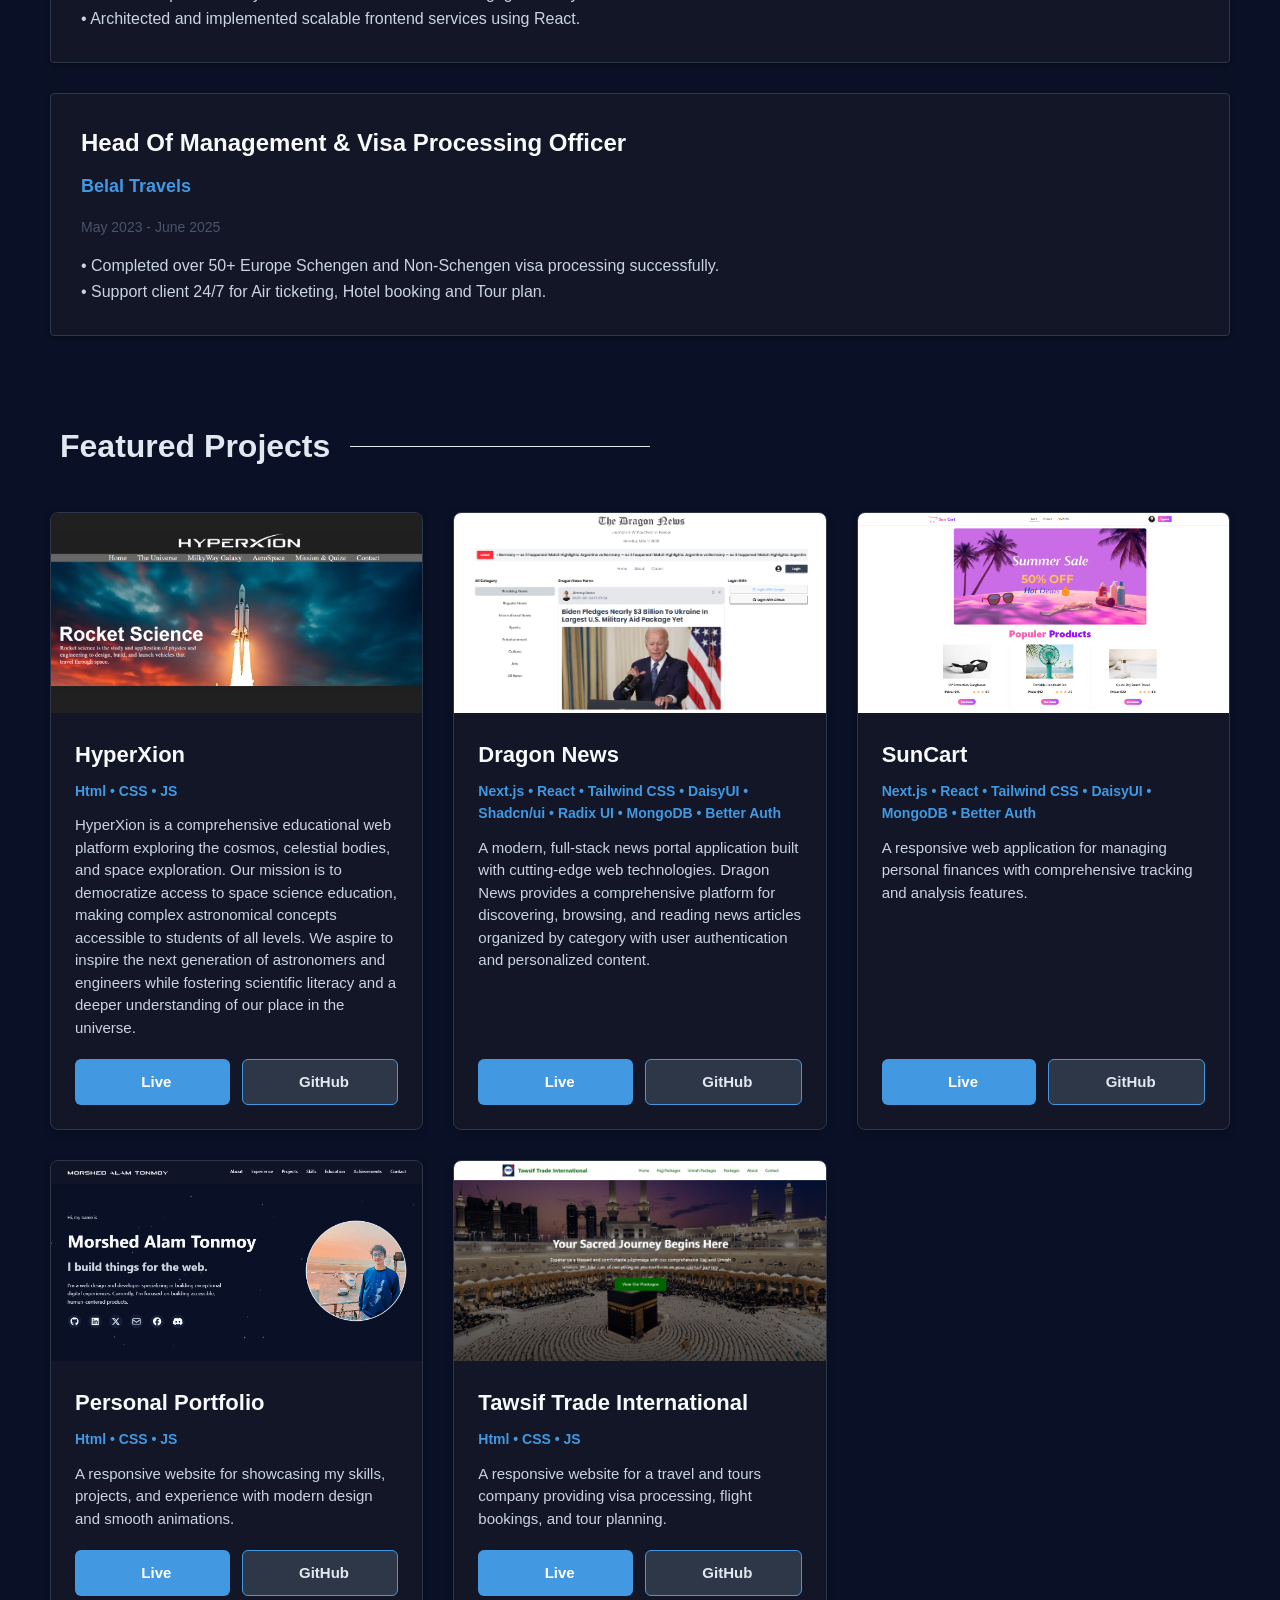
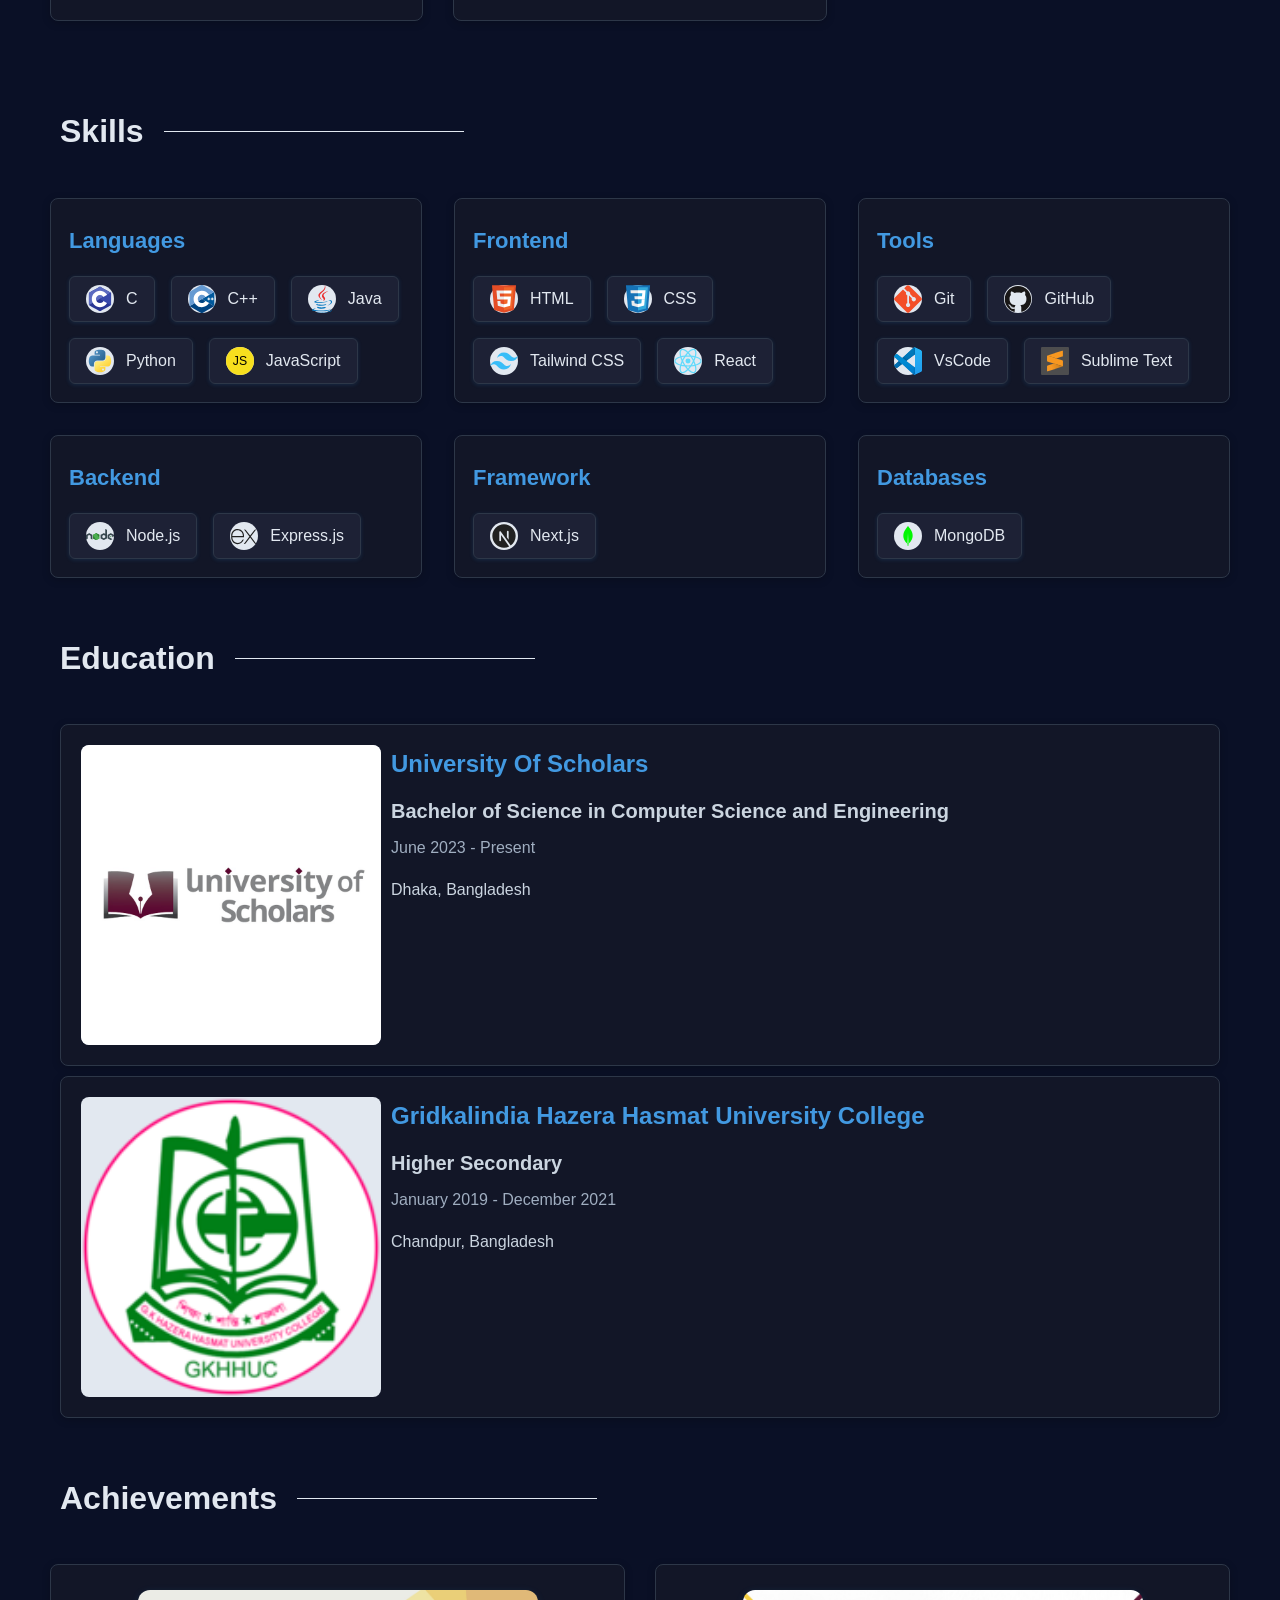
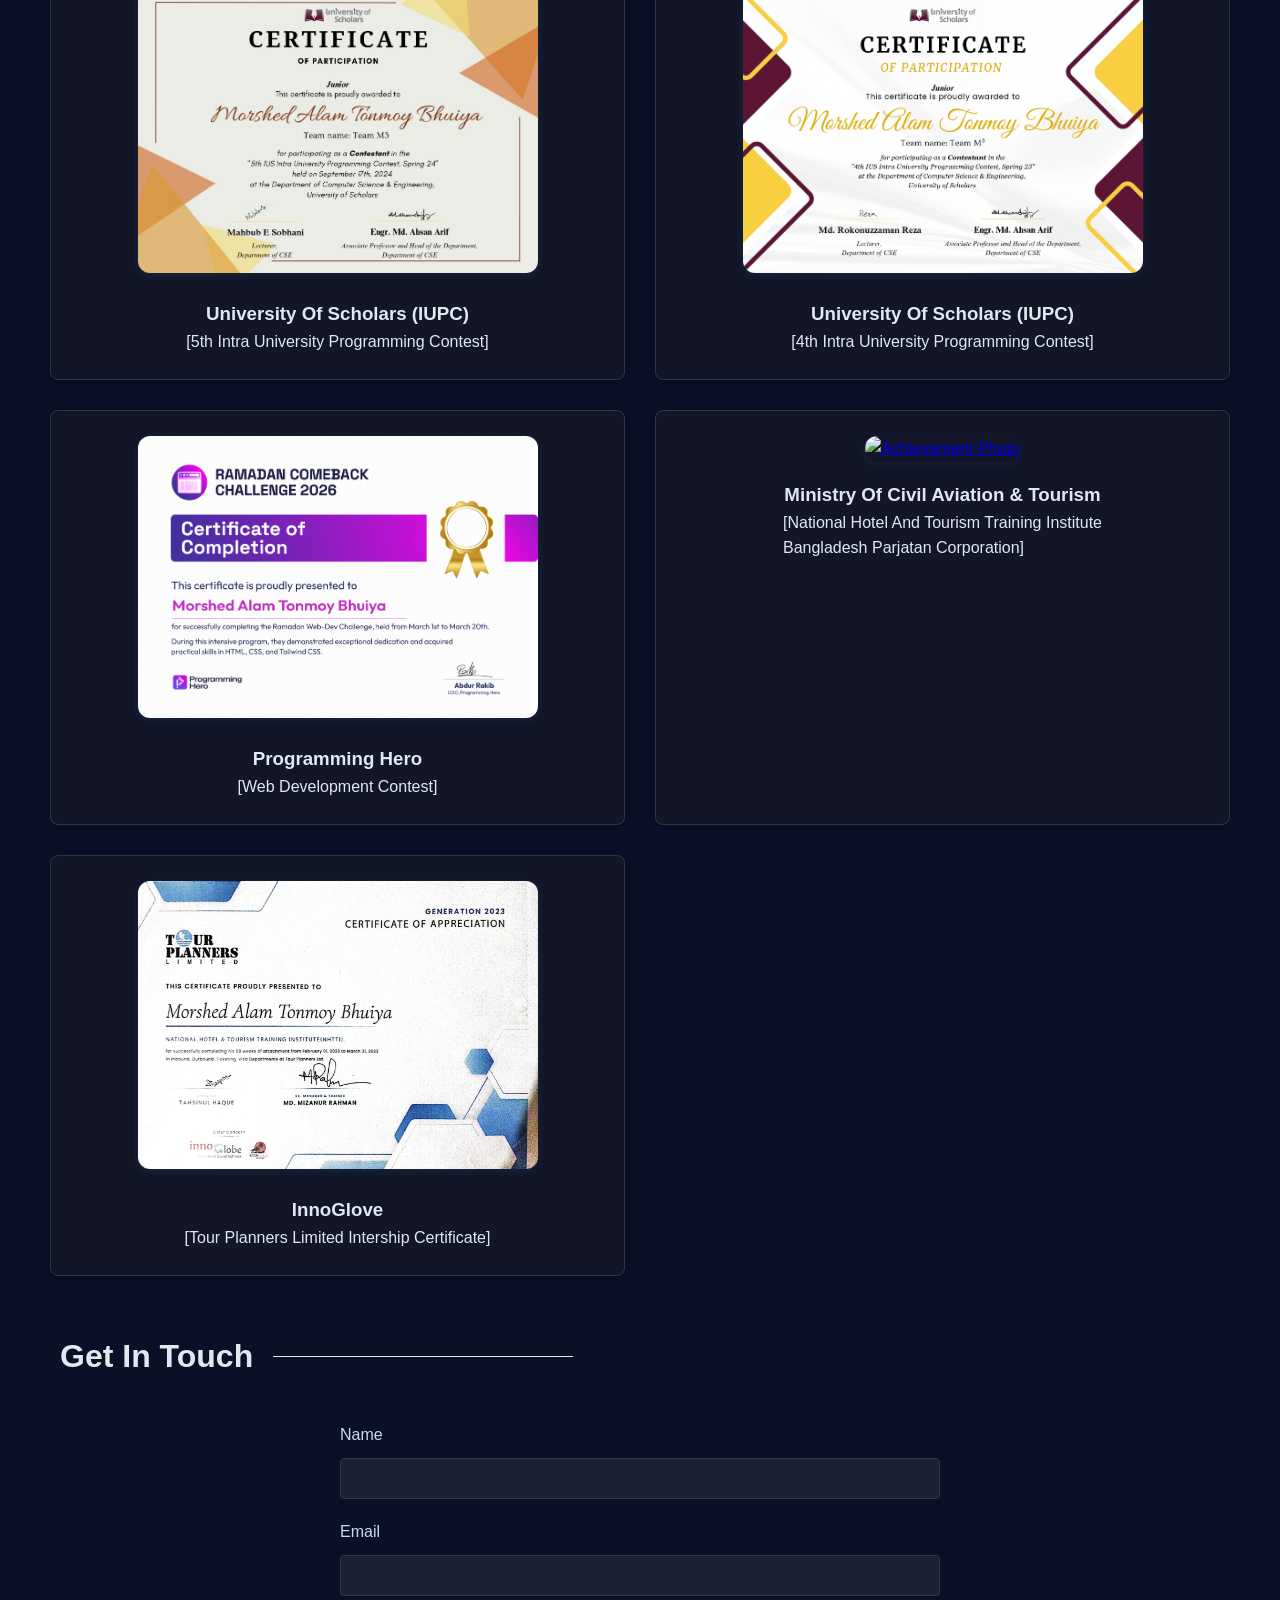
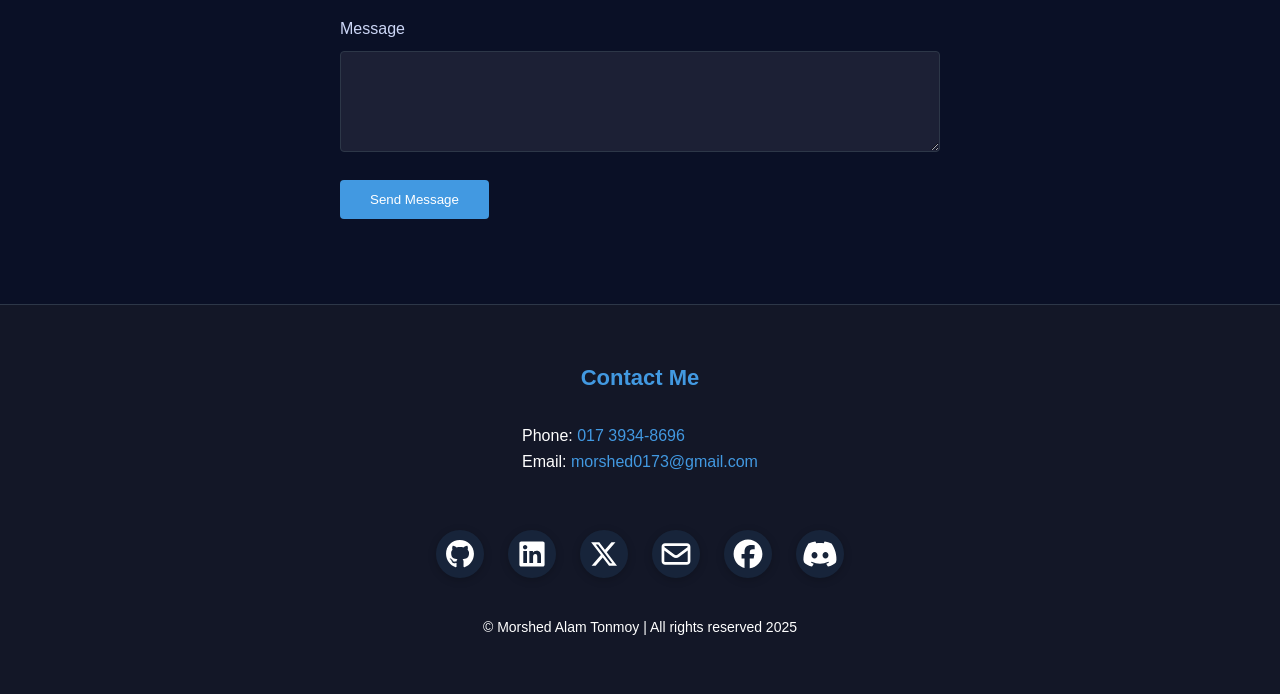
==== commit ecf2d2ef: "Update index.html" ====
--- a/index.html
+++ b/index.html
@@ -4,945 +4,14 @@
     <meta charset="UTF-8">
     <meta name="viewport" content="width=device-width, initial-scale=1.0">
     <title>Morshed Alam Tonmoy</title>
-    <style>
-        body {
-            background: #0a1026;
-            overflow-x: hidden;
-        }
-        #star-canvas {
-            position: fixed;
-            top: 0;
-            left: 0;
-            width: 100vw;
-            height: 100vh;
-            z-index: 0;
-            pointer-events: none;
-            display: block;
-        }
-        * {
-            margin: 0;
-            padding: 0;
-            box-sizing: border-box;
-            font-family: 'Inter', -apple-system, BlinkMacSystemFont, 'Segoe UI', Roboto, sans-serif;
-        }
-        html{
-            scroll-behavior: smooth;
-            background: #0a1026;
-        }
-
-        body {
-            background: transparent;
-            color: #e2e8f0;
-            line-height: 1.6;
-        }
-        .container {
-            max-width: 1200px;
-            margin: 0 auto;
-            padding: 15px 10px;
-            position: relative;
-            z-index: 1;
-        }
-
-        /* Header Section */
-        .header {
-            min-height: 80vh;
-            display: flex;
-            align-items: center;
-            padding: 10px 0;
-            margin-top: 10px;
-        }
-         .imgtonmoy{
-            width: 350px;
-            margin-top: 15px;
-        }
-.mobile-nav{
-    display: none;
-}
-        .header-content {
-            width: 100%;
-            display: flex;
-            justify-content: space-between;
-            align-items: center;
-            gap: 40px;
-        }
-
-        .header-text {
-            flex: 1;
-        }
-
-        .header-image {
-            flex: 1;
-            max-width: 350px;
-            height: 350px;
-            border-radius: 50%;
-            overflow: hidden;
-            box-shadow: 0 4px 6px rgba(0,0,0,0.1);
-            background-color: #f7fafc;
-            display: flex;
-            align-items: center;
-            justify-content: center;
-            border: 3px solid #e2e8f0;
-            margin-left: auto;
-        }
-
-        .header-image img {
-            width: 100%;
-            height: 100%;
-            object-fit: cover;
-            transition: transform 0.3s ease;
-        }
-
-        .header-image:hover img {
-            transform: scale(1.05);
-        }
-
-        .intro {
-            font-size: 16px;
-            color: #cbd5e0;
-            margin-bottom: 20px;
-        }
-
-        .name {
-            font-size: 60px;
-            color: #f8f9fa;
-            margin-bottom: 10px;
-            font-weight: bold;
-        }
-
-        .tagline {
-            font-size: 40px;
-            color: #cbd5e0;
-            margin-bottom: 20px;
-        }
-
-        .bio {
-            max-width: 540px;
-            margin-bottom: 30px;
-            font-size: 18px;
-            line-height: 1.6;
-        }
-
-        .about-content {
-            display: flex;
-            align-items: center;
-            gap: 40px;
-            padding: 20px;
-        }
-
-        .about-image {
-            flex: 1;
-            max-width: 500px;
-        }
-
-        .coding-gif {
-            width: 100%;
-            height: auto;
-            border-radius: 10px;
-            box-shadow: 0 4px 6px rgba(0,0,0,0.1);
-        }
-
-        .about-text {
-            flex: 1;
-        }
-
-        @media (max-width: 992px) {
-            .about-content {
-                flex-direction: column;
-                text-align: center;
-            }
-
-            .about-image {
-                max-width: 100%;
-            }
-
-            .about-text {
-                max-width: 100%;
-            }
-        }
-
-        /* Navigation */
-        .nav {
-            position: fixed;
-            top: 0;
-            width: 100%;
-            background-color: rgba(20, 24, 40, 0.5);
-            backdrop-filter: blur(10px);
-            padding: 10px 0;
-            z-index: 100;
-            box-shadow: 0 1px 3px rgba(0,0,0,0.3);
-            margin-bottom: 10px;
-        }
-
-        .nav-container {
-            display: flex;
-            justify-content: space-between;
-            align-items: center;
-        }
-
-        .nav-links {
-            display: flex;
-            gap: 30px;
-            align-items: center;
-        }
-
-        .nav-link {
-            color: #ffffff;
-            text-decoration: none;
-            font-size: 16px;
-            transition: color 0.3s;
-            display: flex;
-            align-items: center;
-            position: relative;
-            padding-bottom: 4px;
-        }
-
-        .nav-link::before {
-            content: '';
-            position: absolute;
-            bottom: 0;
-            left: 0;
-            width: 0;
-            height: 2px;
-            background-color: #4299e1;
-            transition: width 0.3s ease;
-        }
-
-        .nav-link:hover {
-            color: #4299e1;
-        }
-
-        .nav-link:hover::before {
-            width: 100%;
-        }
-
-        /* Mobile Nav Toggle */
-        .nav-toggle {
-            display: none;
-            background: none;
-            border: none;
-            font-size: 32px;
-            color: #4299e1;
-            cursor: pointer;
-            z-index: 101;
-        }
-        @media (max-width: 768px) {
-            .nav-toggle {
-                display: block;
-                position: absolute;
-                right: 24px;
-           
-            }
-            .imgtonmoy{
-            width: 220px;
-        }
-            .mobile-nav {
-                display: flex;
-                flex-direction: column;
-                position: fixed;
-                top: 70px;
-                left: 0;
-                width: 100vw;
-                background: rgba(20, 24, 40, 0.99);
-                box-shadow: 0 2px 8px rgba(0,0,0,0.2);
-                z-index: 100;
-                padding: 24px 0;
-                gap: 24px;
-                transition: transform 0.3s;
-            }
-            .mobile-nav.hide {
-                display: none;
-            }
-            .mobile-nav .nav-link {
-                color: #ffffff;
-                font-size: 20px;
-                justify-content: center;
-                padding: 12px 0;
-            }
-        }
-      
-
-        /* Sections */
-        section {
-            padding: 10px 10px;
-            margin-top: 5px;
-        }
-
-        .section-title {
-            color: #e2e8f0;
-            font-size: 32px;
-            margin-bottom: 40px;
-            margin: 0 10px 40px 10px;
-            display: flex;
-            align-items: center;
-        }
-
-        .section-title::after {
-            content: "";
-            display: block;
-            height: 1px;
-            width: 300px;
-            background-color: #e2e8f0;
-            margin-left: 20px;
-        }
-
-        /* Experience & Projects */
-        .card {
-            background-color: rgba(20, 24, 40, 0.8);
-            padding: 30px;
-            border-radius: 4px;
-            margin-bottom: 30px;
-            transition: transform 0.3s;
-            box-shadow: 0 2px 4px rgba(0,0,0,0.3);
-            border: 1px solid #2d3748;
-        }
-
-        .card:hover {
-            transform: translateY(-5px);
-            box-shadow: 0 4px 6px rgba(0,0,0,0.1);
-        }
-
-        .card-title {
-            color: #f8f9fa;
-            font-size: 24px;
-            margin-bottom: 10px;
-        }
-
-        .card-subtitle {
-            color: #4299e1;
-            font-size: 18px;
-            margin-bottom: 15px;
-        }
-
-        .card-date {
-            color: #4a5568;
-            font-size: 14px;
-            margin-bottom: 15px;
-        }
-
-        .card-description {
-            color: #cbd5e0;
-            font-size: 16px;
-        }
-
-        /* Skills */
-        .skills-categories-grid {
-            display: grid;
-            grid-template-columns: repeat(auto-fit, minmax(320px, 1fr));
-            gap: 32px;
-        }
-
-        .skills-category {
-            background: rgba(20, 24, 40, 0.8);
-            border-radius: 8px;
-            padding: 24px 18px 18px 18px;
-            box-shadow: 0 2px 8px rgba(0,0,0,0.2);
-            border: 1px solid #2d3748;
-            display: flex;
-            flex-direction: column;
-            align-items: flex-start;
-        }
-
-        .skills-category-title {
-            color: #4299e1;
-            font-size: 22px;
-            margin-bottom: 18px;
-            font-weight: 600;
-        }
-
-        .skills-list {
-            display: flex;
-            flex-wrap: wrap;
-            gap: 16px;
-        }
-
-        .skill-item {
-            display: flex;
-            align-items: center;
-            gap: 10px;
-            background: rgba(30, 34, 54, 0.95);
-            border-radius: 6px;
-            padding: 8px 16px;
-            font-size: 16px;
-            color: #e2e8f0;
-            box-shadow: 0 1px 4px rgba(66,153,225,0.15);
-            border: 1px solid #2d3748;
-            transition: box-shadow 0.2s, transform 0.2s;
-        }
-
-        .skill-item:hover {
-            box-shadow: 0 4px 12px rgba(66,153,225,0.13);
-            transform: translateY(-2px) scale(1.03);
-        }
-
-        .skill-icon {
-            display: flex;
-            align-items: center;
-            justify-content: center;
-            width: 28px;
-            height: 28px;
-            border-radius: 50%;
-            background: #e2e8f0;
-            margin-right: 2px;
-        }
-
-        /* Social Links */
-        .social-links {
-            display: flex;
-            gap: 24px;
-            margin-top: 30px;
-        }
-
-        .social-link {
-            color: #e2e8f0;
-            text-decoration: none;
-            font-size: 32px;
-            transition: color 0.3s;
-            display: flex;
-            align-items: center;
-            justify-content: center;
-            width: 48px;
-            height: 48px;
-            border-radius: 50%;
-            background: rgba(66, 153, 225, 0.1);
-            box-shadow: 0 2px 8px rgba(0,0,0,0.2);
-        }
-
-        .social-link svg {
-            width: 36px;
-            height: 36px;
-            transition: filter 0.3s;
-            border-radius: 50%;
-            display: block;
-            fill: #ffffff;
-            color: #ffffff;
-        }
-
-        .social-link:hover {
-            background: rgba(66, 153, 225, 0.2);
-        }
-
-        .social-link:hover svg {
-            filter: brightness(0) saturate(100%) invert(41%) sepia(87%) saturate(1200%) hue-rotate(180deg) brightness(1.2);
-        }
-
-        /* Contact */
-        .contact-form {
-            max-width: 600px;
-            margin: 0 auto;
-        }
-
-        .form-group {
-            margin-bottom: 20px;
-        }
-
-        .form-group label {
-            display: block;
-            color: #ccd6f6;
-            margin-bottom: 10px;
-        }
-
-        .form-group input,
-        .form-group textarea {
-            width: 100%;
-            padding: 12px;
-            background-color: rgba(30, 34, 54, 0.95);
-            border: 1px solid #2d3748;
-            color: #e2e8f0;
-            border-radius: 4px;
-        }
-
-        .form-group input:focus,
-        .form-group textarea:focus {
-            outline: none;
-            border-color: #4299e1;
-            box-shadow: 0 0 0 3px rgba(66, 153, 225, 0.1);
-        }
-
-        .submit-btn {
-            background-color: #4299e1;
-            color: #ffffff;
-            border: none;
-            padding: 12px 30px;
-            border-radius: 4px;
-            cursor: pointer;
-            transition: background-color 0.3s;
-        }
-
-        .submit-btn:hover {
-            background-color: #3182ce;
-        }
-
-        /* Profile Image */
-        .profile-image {
-            width: 300px;
-            height: 300px;
-            border-radius: 50%;
-            object-fit: cover;
-            margin-bottom: 30px;
-        }
-
-        /* Achievements */
-        .achievements-grid {
-            display: grid;
-            grid-template-columns: repeat(2, 1fr);
-            gap: 30px;
-        }
-
-        .achievement-card {
-            background-color: rgba(20, 24, 40, 0.8);
-            padding: 25px;
-            border-radius: 8px;
-            border: 1px solid #2d3748;
-            box-shadow: 0 2px 8px rgba(0,0,0,0.2);
-            display: flex;
-            flex-direction: column;
-            align-items: center;
-        }
-        .achievement-photo {
-            width: 100%;
-            height: auto;
-            max-width: 400px;
-            border-radius: 12px;
-            margin-bottom: 18px;
-            box-shadow: 0 2px 8px rgba(66,153,225,0.12);
-            object-fit: contain;
-        }
-
-        @media (max-width: 992px) {
-            .achievements-grid {
-                grid-template-columns: 1fr;
-            }
-            .achievement-photo {
-                width: 100%;
-                height: auto;
-                max-width: 400px;
-            }
-        }
-        @media (max-width: 768px) {
-            .achievement-photo {
-                max-width: 200px;
-                width: 100%;
-                height: auto;
-            }
-        }
-
-        /* Scroll to Top Button */
-        #scrollToTopBtn {
-            position: fixed;
-            right: 24px;
-            bottom: 32px;
-            width: 48px;
-            height: 48px;
-            background: #4299e1;
-            color: #fff;
-            border: none;
-            border-radius: 50%;
-            box-shadow: 0 2px 8px rgba(66,153,225,0.15);
-            cursor: pointer;
-            display: flex;
-            align-items: center;
-            justify-content: center;
-            font-size: 28px;
-            z-index: 200;
-            opacity: 0;
-            pointer-events: none;
-            transition: opacity 0.3s;
-        }
-        #scrollToTopBtn.show {
-            opacity: 1;
-            pointer-events: auto;
-        }
-        @media (max-width: 480px) {
-            #scrollToTopBtn {
-                right: 12px;
-                bottom: 16px;
-                width: 38px;
-                height: 38px;
-                font-size: 22px;
-            }
-        }
-        @media (max-width: 1200px) {
-            .container {
-                max-width: 100%;
-                padding: 0 10px;
-            }
-            .header-content {
-                gap: 10px;
-            }
-            .skills-categories-grid {
-                gap: 10px;
-            }
-             .imgtonmoy{
-            width: 220px;
-        }
-        }
-        @media (max-width: 992px) {
-            .header {
-                padding: 30px 0;
-            }
-             .imgtonmoy{
-            width: 220px;
-        }
-            .header-content {
-                flex-direction: column;
-                text-align: center;
-                gap: 24px;
-            }
-            .header-image {
-                margin: 0 auto 30px auto;
-                height: 220px;
-                max-width: 220px;
-            }
-            .name {
-                font-size: 32px;
-            }
-            .tagline {
-                font-size: 22px;
-            }
-            .bio {
-                font-size: 16px;
-            }
-            .skills-categories-grid {
-                grid-template-columns: 1fr;
-            }
-            .achievements-grid {
-                grid-template-columns: 1fr;
-            }
-        }
-        @media (max-width: 768px) {
-            section {
-                padding: 40px 10px;
-            }
-            .section-title {
-                font-size: 24px;
-                margin: 0 10px 30px 10px;
-            }
-            .section-title::after {
-                width: 80px;
-            }
-            .imgtonmoy{
-            width: 220px;
-        }
-            .nav {
-                padding: 10px 0;
-            }
-            .nav-links {
-                display: none;
-            }
-            .social-links {
-                justify-content: center;
-                gap: 16px;
-            }
-            .skills-category-title {
-                font-size: 18px;
-            }
-            .skill-item {
-                font-size: 14px;
-                padding: 6px 10px;
-            }
-            .achievements-grid {
-                gap: 16px;
-            }
-            .achievement-card {
-                padding: 16px;
-            }
-            .achievement-photo {
-                width: 70px;
-                height: 70px;
-            }
-        }
-        @media (max-width: 480px) {
-            .header-image {
-                height: 120px;
-                max-width: 120px;
-            } .imgtonmoy{
-            width: 220px;
-        }
-            .name {
-                font-size: 22px;
-            }
-            .tagline {
-                font-size: 16px;
-            }
-            .bio {
-                font-size: 13px;
-            }
-            .skills-category-title {
-                font-size: 15px;
-            }
-            .skill-item {
-                font-size: 12px;
-                padding: 4px 6px;
-            }
-            .achievement-title {
-                font-size: 15px;
-            }
-            .achievement-description {
-                font-size: 12px;
-            }
-
-        }
-
-        /* Footer */
-      
-        footer {
-            background: rgba(20, 24, 40, 0.95);
-            border-top: 1px solid #2d3748;
-            padding: 40px 0;
-            margin-top: 60px;
-        }
-
-        .footer-container {
-            display: flex;
-            flex-direction: column;
-            align-items: center;
-            gap: 18px;
-        }
-
-        .footer-title {
-            color: #4299e1;
-            font-size: 22px;
-            margin-bottom: 10px;
-        }
-
-        .footer-contact {
-            font-size: 16px;
-            color: #cbd5e0;
-            margin-bottom: 8px;
-        }
-
-        .footer-contact a {
-            color: #4299e1;
-            text-decoration: none;
-        }
-
-        .footer-social {
-            margin-bottom: 10px;
-        }
-
-        .footer-social a {
-            color: #e2e8f0;
-            text-decoration: none;
-            font-size: 32px;
-            transition: color 0.3s;
-            display: inline-block;
-            margin: 0 8px;
-        }
-
-        .footer-social a svg {
-            width: 36px;
-            height: 36px;
-            transition: filter 0.3s;
-            border-radius: 50%;
-            display: block;
-            fill: #ffffff;
-            color: #ffffff;
-        }
-
-        .footer-social a:hover {
-            color: #4299e1;
-        }
-
-        .footer-social a:hover svg {
-            filter: brightness(0) saturate(100%) invert(41%) sepia(87%) saturate(1200%) hue-rotate(180deg) brightness(1.2);
-        }
-
-        .footer-copy {
-            font-size: 14px;
-            color: #a0aec0;
-            margin-top: 10px;
-        }
-                .education-grid {
-                    display: flex;
-                    flex-direction: column;
-                    gap: 10px;
-                    margin: 0 10px;
-                }
-                .education-card {
-                    display: flex;
-                    gap: 10px;
-                    background: rgba(20, 24, 40, 0.8);
-                    border-radius: 8px;
-                    padding: 20px;
-                    box-shadow: 0 2px 8px rgba(0,0,0,0.2);
-                    border: 1px solid #2d3748;
-                }
-                .education-photo {
-                    flex: 0 0 300px;
-                    background: #e2e8f0;
-                    border-radius: 8px;
-                    display: flex;
-                    align-items: center;
-                    justify-content: center;
-                    overflow: hidden;
-                }
-                .education-photo img {
-                    width: 100%;
-                    height: 100%;
-                    object-fit: cover;
-                    border-radius: 8px;
-                }
-                .education-content {
-                    flex: 1;
-                }
-                .education-title {
-                    color: #4299e1;
-                    font-size: 24px;
-                    margin-bottom: 12px;
-                }
-                .education-institute {
-                    color: #cbd5e0;
-                    font-size: 20px;
-                    margin-bottom: 8px;
-                }
-                .education-period {
-                    color: #a0aec0;
-                    font-size: 16px;
-                    margin-bottom: 16px;
-                }
-                .education-description {
-                    color: #cbd5e0;
-                    font-size: 16px;
-                    line-height: 1.6;
-                }
-                .education-achievements {
-                    margin-top: 16px;
-                }
-                .education-achievements ul {
-                    list-style-type: none;
-                    padding: 0;
-                }
-                .education-achievements li {
-                    color: #4a5568;
-                    margin-bottom: 8px;
-                    display: flex;
-                    align-items: center;
-                }
-                .education-achievements li span {
-                    color: #4299e1;
-                    margin-right: 8px;
-                }
-
-                @media (max-width: 992px) {
-                    .education-card {
-                        flex-direction: column;
-                    }
-                    .education-photo {
-                        flex: 0 0 200px;
-                        margin-bottom: 20px;
-                    }
-                }
-
-                @media (max-width: 768px) {
-                    .education-title {
-                        font-size: 20px;
-                    }
-                    .education-institute {
-                        font-size: 18px;
-                    }
-                    .education-description {
-                        font-size: 14px;
-                    }
-                    .education-period {
-                        font-size: 14px;
-                    }
-                }
-
-                @media (max-width: 480px) {
-                    .education-card {
-                        padding: 10px;
-                    }
-                    .education-photo {
-                        flex: 0 0 150px;
-                    }
-                    .education-title {
-                        font-size: 18px;
-                    }
-                    .education-institute {
-                        font-size: 16px;
-                    }
-                    .education-description {
-                        font-size: 13px;
-                    }
-                    .education-period {
-                        font-size: 13px;
-                    }
-                    .education-achievements li {
-                        font-size: 13px;
-                    }
-                }
-            
-    </style>
+   <link rel="stylesheet" href="https://cdnjs.cloudflare.com/ajax/libs/font-awesome/7.0.1/css/all.min.css" integrity="sha512-2SwdPD6INVrV/lHTZbO2nodKhrnDdJK9/kg2XD1r9uGqPo1cUbujc+IYdlYdEErWNu69gVcYgdxlmVmzTWnetw==" crossorigin="anonymous" referrerpolicy="no-referrer" />
+    <link rel="stylesheet" href="style.css">
+</head>
+<body>
 </head>
 <body>
     <canvas id="star-canvas"></canvas>
-    <script>
-        const canvas = document.getElementById('star-canvas');
-        const ctx = canvas.getContext('2d');
-        let stars = [];
-        const STAR_COUNT = 100;
-        
-        function resizeCanvas() {
-            canvas.width = window.innerWidth;
-            canvas.height = window.innerHeight;
-        }
-        
-        function randomBetween(a, b) {
-            return a + Math.random() * (b - a);
-        }
-        
-        function createStar() {
-            const x = Math.random() * canvas.width;
-            const y = Math.random() * canvas.height;
-            const baseRadius = randomBetween(0.5, 1.7);
-            const twinklePhase = Math.random() * Math.PI * 2;
-            return {
-                x,
-                y,
-                baseRadius,
-                radius: baseRadius,
-                twinklePhase,
-                twinkleSpeed: randomBetween(0.8, 1.8),
-                opacity: randomBetween(0.7, 1)
-            };
-        }
-        
-        function initStars() {
-            stars = [];
-            for (let i = 0; i < STAR_COUNT; i++) {
-                stars.push(createStar());
-            }
-        }
-        
-        function drawStars(time) {
-            ctx.clearRect(0, 0, canvas.width, canvas.height);
-            for (let star of stars) {
-                const twinkle = 0.5 + 0.5 * Math.sin(time * 0.001 * star.twinkleSpeed + star.twinklePhase);
-                star.radius = star.baseRadius * (0.6 + 0.4 * twinkle);
-                ctx.beginPath();
-                ctx.arc(star.x, star.y, star.radius, 0, Math.PI * 2);
-                ctx.fillStyle = `rgba(255, 255, 255, ${star.opacity * twinkle})`;
-                ctx.shadowColor = '#fff';
-                ctx.shadowBlur = 10 * twinkle;
-                ctx.fill();
-                ctx.shadowBlur = 0;
-            }
-        }
-        
-        function animate(time) {
-            drawStars(time);
-            requestAnimationFrame(animate);
-        }
-        
-        window.addEventListener('resize', () => {
-            resizeCanvas();
-            initStars();
-        });
-        
-        resizeCanvas();
-        initStars();
-        animate(0);
-    </script>
+    <script src="script.js"></script>
     <nav class="nav">
         <div class="container nav-container">
             <div class="logo">
@@ -1063,75 +132,116 @@
         </div>
     </section>
 
-    <section id="projects">
+   <section id="projects">
         <div class="container">
             <h2 class="section-title">Featured Projects</h2>
-            <div class="card">
-                <h3 class="card-title">HyperXion</h3>
-                <p class="card-subtitle">Html • CSS • JS • JSP</p>
-                <p class="card-description">
-                    HyperXion is a responsive website for a tech startup, built with HTML, CSS, and JavaScript.
-                    It features a modern desing, interactive elements, and smooth animations to enhance user experience.
-                    It's made for primary level students to upper level students. Here the main concept is Universe and Space technologies.
-                    The both side marge for anyone can easily learn about Universe and Space technologies.
-                </p>
-                <div style="margin-top: 15px;">
-                    <a href="https://github.com/TonmoyX/HyperXion" class="social-link" target="_blank" title="Source Code">
-                        <svg xmlns="http://www.w3.org/2000/svg" viewBox="0 0 640 640" style="width: 24px; height: 24px;">
-                            <path fill="currentColor" d="M278.9 511.5l-61-17.7c-6.4-1.8-10-8.5-8.2-14.9L346.2 8.7c1.8-6.4 8.5-10 14.9-8.2l61 17.7c6.4 1.8 10 8.5 8.2 14.9L293.8 503.3c-1.9 6.4-8.5 10.1-14.9 8.2zm-114-112.2l43.5-46.4c4.6-4.9 4.3-12.7-.8-17.2L117 256l90.6-79.7c5.1-4.5 5.5-12.3.8-17.2l-43.5-46.4c-4.5-4.8-12.1-5.1-17-.5L3.8 247.2c-5.1 4.7-5.1 12.8 0 17.5l144.1 135.1c4.9 4.6 12.5 4.4 17-.5zm327.2.6l144.1-135.1c5.1-4.7 5.1-12.8 0-17.5L492.1 112.1c-4.8-4.5-12.4-4.3-17 .5L431.6 159c-4.6 4.9-4.3 12.7.8 17.2L523 256l-90.6 79.7c-5.1 4.5-5.5 12.3-.8 17.2l43.5 46.4c4.5 4.9 12.1 5.1 17 .6z"/>
-                        </svg>
-                    </a>
-                </div>
-            </div>
-            <!-- Add more project cards as needed -->
-             <div class="card">
-                <h3 class="card-title">Personal Portfolio</h3>
-                <p class="card-subtitle">Html • CSS • JS</p>
-                <p class="card-description">
-                    Personal Portfolio is a responsive website for showcasing my skills, projects, and experience.
-                </p>
-                <div style="margin-top: 15px;">
-                    <a href="https://tonmoyx.github.io/Tonmoy.Portfolio" class="social-link" target="_blank" title="Source Code">
-                        <svg xmlns="http://www.w3.org/2000/svg" viewBox="0 0 640 640" style="width: 24px; height: 24px;">
-                            <path fill="currentColor" d="M278.9 511.5l-61-17.7c-6.4-1.8-10-8.5-8.2-14.9L346.2 8.7c1.8-6.4 8.5-10 14.9-8.2l61 17.7c6.4 1.8 10 8.5 8.2 14.9L293.8 503.3c-1.9 6.4-8.5 10.1-14.9 8.2zm-114-112.2l43.5-46.4c4.6-4.9 4.3-12.7-.8-17.2L117 256l90.6-79.7c5.1-4.5 5.5-12.3.8-17.2l-43.5-46.4c-4.5-4.8-12.1-5.1-17-.5L3.8 247.2c-5.1 4.7-5.1 12.8 0 17.5l144.1 135.1c4.9 4.6 12.5 4.4 17-.5zm327.2.6l144.1-135.1c5.1-4.7 5.1-12.8 0-17.5L492.1 112.1c-4.8-4.5-12.4-4.3-17 .5L431.6 159c-4.6 4.9-4.3 12.7.8 17.2L523 256l-90.6 79.7c-5.1 4.5-5.5 12.3-.8 17.2l43.5 46.4c4.5 4.9 12.1 5.1 17 .6z"/>
-                        </svg>
-                    </a>
-                </div>
-            </div>
-             <!-- Add more project cards as needed -->
-             <div class="card">
-                <h3 class="card-title">Personal Finance Tracker</h3>
-                <p class="card-subtitle">Html • CSS • JS •JSP</p>
-                <p class="card-description">
-                    Personal Finance Tracker is a responsive webiste for managing personal finances.
-                </p>
-                <div style="margin-top: 15px;">
-                    <a href="https://github.com/TonmoyX/Personal-Finace-Tracker/tree/main/Personal_Finance/src/main/webapp" class="social-link" target="_blank" title="Source Code">
-                        <svg xmlns="http://www.w3.org/2000/svg" viewBox="0 0 640 640" style="width: 24px; height: 24px;">
-                            <path fill="currentColor" d="M278.9 511.5l-61-17.7c-6.4-1.8-10-8.5-8.2-14.9L346.2 8.7c1.8-6.4 8.5-10 14.9-8.2l61 17.7c6.4 1.8 10 8.5 8.2 14.9L293.8 503.3c-1.9 6.4-8.5 10.1-14.9 8.2zm-114-112.2l43.5-46.4c4.6-4.9 4.3-12.7-.8-17.2L117 256l90.6-79.7c5.1-4.5 5.5-12.3.8-17.2l-43.5-46.4c-4.5-4.8-12.1-5.1-17-.5L3.8 247.2c-5.1 4.7-5.1 12.8 0 17.5l144.1 135.1c4.9 4.6 12.5 4.4 17-.5zm327.2.6l144.1-135.1c5.1-4.7 5.1-12.8 0-17.5L492.1 112.1c-4.8-4.5-12.4-4.3-17 .5L431.6 159c-4.6 4.9-4.3 12.7.8 17.2L523 256l-90.6 79.7c-5.1 4.5-5.5 12.3-.8 17.2l43.5 46.4c4.5 4.9 12.1 5.1 17 .6z"/>
-                        </svg>
-                    </a>
-                </div>
-            </div>
-            <!-- Add more project cards as needed -->
-              <div class="card">
-                <h3 class="card-title">Tawsif Trade International</h3>
-                <p class="card-subtitle">Html • CSS • JS</p>
-                <p class="card-description">
-                    Tawsif Trade International is a responsive website for a Travel & Tours company.
-                    Serving clients with top-notch travel services, including visa processing, and flight bookings.
-                </p>
-                <div style="margin-top: 15px;">
-                    <a href="https://github.com/TonmoyX/Tawsif-Trade-Ineternational" class="social-link" target="_blank" title="Source Code">
-                        <svg xmlns="http://www.w3.org/2000/svg" viewBox="0 0 640 640" style="width: 24px; height: 24px;">
-                            <path fill="currentColor" d="M278.9 511.5l-61-17.7c-6.4-1.8-10-8.5-8.2-14.9L346.2 8.7c1.8-6.4 8.5-10 14.9-8.2l61 17.7c6.4 1.8 10 8.5 8.2 14.9L293.8 503.3c-1.9 6.4-8.5 10.1-14.9 8.2zm-114-112.2l43.5-46.4c4.6-4.9 4.3-12.7-.8-17.2L117 256l90.6-79.7c5.1-4.5 5.5-12.3.8-17.2l-43.5-46.4c-4.5-4.8-12.1-5.1-17-.5L3.8 247.2c-5.1 4.7-5.1 12.8 0 17.5l144.1 135.1c4.9 4.6 12.5 4.4 17-.5zm327.2.6l144.1-135.1c5.1-4.7 5.1-12.8 0-17.5L492.1 112.1c-4.8-4.5-12.4-4.3-17 .5L431.6 159c-4.6 4.9-4.3 12.7.8 17.2L523 256l-90.6 79.7c-5.1 4.5-5.5 12.3-.8 17.2l43.5 46.4c4.5 4.9 12.1 5.1 17 .6z"/>
-                        </svg>
-                    </a>
-                </div>
-            </div>
-             <!-- Add more project cards as needed -->
+            <div class="projects-grid">
+                <div class="project-card">
+                    <div class="project-image">
+                        <img src="HyperXion_Work.png" alt="HyperXion Project">
+                    </div>
+                    <div class="project-content">
+                        <h3 class="project-title">HyperXion</h3>
+                        <p class="project-subtitle">Html • CSS • JS</p>
+                        <p class="project-description">
+                            HyperXion is a comprehensive educational web platform exploring the cosmos, celestial bodies, and space exploration. Our mission is to democratize access to space science education, making complex astronomical concepts accessible to students of all levels. We aspire to inspire the next generation of astronomers and engineers while fostering scientific literacy and a deeper understanding of our place in the universe.
+                        </p>
+                        <div class="project-buttons">
+                            <a href="https://tonmoyx.github.io/HyperXion" target="_blank" class="btn btn-live" title="Live Demo">
+                                <i class="fas fa-globe"></i> Live
+                            </a>
+                            <a href="https://github.com/TonmoyX/HyperXion" class="btn btn-github" target="_blank" title="View on GitHub">
+                                <i class="fab fa-github"></i> GitHub
+                            </a>
+                        </div>
+                    </div>
+                </div>
+
+<div class="project-card">
+                    <div class="project-image">
+                        <img src="DragonNewsWork.png" alt="Personal Portfolio Project">
+                    </div>
+                    <div class="project-content">
+                        <h3 class="project-title">Dragon News</h3>
+                        <p class="project-subtitle">Next.js • React • Tailwind CSS • DaisyUI • Shadcn/ui • Radix UI • MongoDB • Better Auth</p>
+                        <p class="project-description">
+A modern, full-stack news portal application built with cutting-edge web technologies. Dragon News provides a comprehensive platform for discovering, browsing, and reading news articles organized by category with user authentication and personalized content.                        </p>
+                        <div class="project-buttons">
+                            <a href="https://dragon-news-three-xi.vercel.app" class="btn btn-live" target="_blank" title="Live Demo">
+                                <i class="fas fa-globe"></i> Live
+                            </a>
+                            <a href="https://github.com/TonmoyX/Dragon_News" class="btn btn-github" target="_blank" title="View on GitHub">
+                                <i class="fab fa-github"></i> GitHub
+                            </a>
+                        </div>
+                    </div>
+                </div>
+                     <div class="project-card">
+                    <div class="project-image">
+                        <img src="SunCartWork.png" alt="Personal Finance Tracker Project">
+                    </div>
+                    <div class="project-content">
+                        <h3 class="project-title">SunCart</h3>
+                        <p class="project-subtitle">Next.js • React • Tailwind CSS • DaisyUI • MongoDB • Better Auth</p>
+                        <p class="project-description">
+                            A responsive web application for managing personal finances with comprehensive tracking and analysis features.
+                        </p>
+                        <div class="project-buttons">
+                            <a href="https://sun-cart-ivory.vercel.app" target="_blank" class="btn btn-live" title="Live Demo">
+                                <i class="fas fa-globe"></i> Live
+                            </a>
+                            <a href="https://github.com/TonmoyX/Sun_Cart" class="btn btn-github" target="_blank" title="View on GitHub">
+                                <i class="fab fa-github"></i> GitHub
+                            </a>
+                        </div>
+                    </div>
+                </div>
+                <div class="project-card">
+                    <div class="project-image">
+                        <img src="PortfoliWork.png" alt="Personal Portfolio Project">
+                    </div>
+                    <div class="project-content">
+                        <h3 class="project-title">Personal Portfolio</h3>
+                        <p class="project-subtitle">Html • CSS • JS</p>
+                        <p class="project-description">
+                            A responsive website for showcasing my skills, projects, and experience with modern design and smooth animations.
+                        </p>
+                        <div class="project-buttons">
+                            <a href="https://tonmoyx.netlify.app" class="btn btn-live" target="_blank" title="Live Demo">
+                                <i class="fas fa-globe"></i> Live
+                            </a>
+                            <a href="https://github.com/TonmoyX/Tonmoy.Portfolio" class="btn btn-github" target="_blank" title="View on GitHub">
+                                <i class="fab fa-github"></i> GitHub
+                            </a>
+                        </div>
+                    </div>
+                </div>
+
+
+                <div class="project-card">
+                    <div class="project-image">
+                        <img src="TravelWork.png" alt="Tawsif Trade International Project">
+                    </div>
+                    <div class="project-content">
+                        <h3 class="project-title">Tawsif Trade International</h3>
+                        <p class="project-subtitle">Html • CSS • JS</p>
+                        <p class="project-description">
+                            A responsive website for a travel and tours company providing visa processing, flight bookings, and tour planning.
+                        </p>
+                        <div class="project-buttons">
+                            <a href="https://tonmoyx.github.io/Tawsif-Trade-Ineternational" class="btn btn-live" target="_blank" title="Live Demo">
+                                <i class="fas fa-globe"></i> Live
+                            </a>
+                            <a href="https://github.com/TonmoyX/Tawsif-Trade-Ineternational" class="btn btn-github" target="_blank" title="View on GitHub">
+                                <i class="fab fa-github"></i> GitHub
+                            </a>
+                        </div>
+                    </div>
+                </div>
+            </div>
         </div>
     </section>
+
     <section id="skills">
         <div class="container">
             <h2 class="section-title">Skills</h2>
@@ -1530,19 +640,7 @@
             <div style="font-size:14px; color:#ffffff; margin-top:10px;">&copy; Morshed Alam Tonmoy | All rights reserved 2025</div>
         </div>
     </footer>
-    <script>
-        // Scroll to Top Button logic
-        const scrollBtn = document.getElementById('scrollToTopBtn');
-        window.addEventListener('scroll', function() {
-            if (window.scrollY > 300) {
-                scrollBtn.classList.add('show');
-                scrollBtn.style.display = 'flex';
-            } else {
-                scrollBtn.classList.remove('show');
-                scrollBtn.style.display = 'none';
-            }
-        });
-    </script>
+    <script src="script.js"></script>
 </body>
 </html>
 
--- a/style.css
+++ b/style.css
@@ -0,0 +1,1029 @@
+body {
+    background: #0a1026;
+    overflow-x: hidden;
+}
+#star-canvas {
+    position: fixed;
+    top: 0;
+    left: 0;
+    width: 100vw;
+    height: 100vh;
+    z-index: 0;
+    pointer-events: none;
+    display: block;
+}
+* {
+    margin: 0;
+    padding: 0;
+    box-sizing: border-box;
+    font-family: 'Inter', -apple-system, BlinkMacSystemFont, 'Segoe UI', Roboto, sans-serif;
+}
+html{
+    scroll-behavior: smooth;
+    background: #0a1026;
+}
+
+body {
+    background: transparent;
+    color: #e2e8f0;
+    line-height: 1.6;
+}
+.container {
+    max-width: 1200px;
+    margin: 0 auto;
+    padding: 15px 10px;
+    position: relative;
+    z-index: 1;
+}
+
+/* Header Section */
+.header {
+    min-height: 80vh;
+    display: flex;
+    align-items: center;
+    padding: 10px 0;
+    margin-top: 10px;
+}
+ .imgtonmoy{
+    width: 350px;
+    margin-top: 15px;
+}
+.mobile-nav{
+    display: none;
+}
+.header-content {
+    width: 100%;
+    display: flex;
+    justify-content: space-between;
+    align-items: center;
+    gap: 40px;
+}
+
+.header-text {
+    flex: 1;
+}
+
+.header-image {
+    flex: 1;
+    max-width: 350px;
+    height: 350px;
+    border-radius: 50%;
+    overflow: hidden;
+    box-shadow: 0 4px 6px rgba(0,0,0,0.1);
+    background-color: #f7fafc;
+    display: flex;
+    align-items: center;
+    justify-content: center;
+    border: 3px solid #e2e8f0;
+    margin-left: auto;
+}
+
+.header-image img {
+    width: 100%;
+    height: 100%;
+    object-fit: cover;
+    transition: transform 0.3s ease;
+}
+
+.header-image:hover img {
+    transform: scale(1.05);
+}
+
+.intro {
+    font-size: 16px;
+    color: #cbd5e0;
+    margin-bottom: 20px;
+}
+
+.name {
+    font-size: 60px;
+    color: #f8f9fa;
+    margin-bottom: 10px;
+    font-weight: bold;
+}
+
+.tagline {
+    font-size: 40px;
+    color: #cbd5e0;
+    margin-bottom: 20px;
+}
+
+.bio {
+    max-width: 540px;
+    margin-bottom: 30px;
+    font-size: 18px;
+    line-height: 1.6;
+}
+
+.about-content {
+    display: flex;
+    align-items: center;
+    gap: 40px;
+    padding: 20px;
+}
+
+.about-image {
+    flex: 1;
+    max-width: 500px;
+}
+
+.coding-gif {
+    width: 100%;
+    height: auto;
+    border-radius: 10px;
+    box-shadow: 0 4px 6px rgba(0,0,0,0.1);
+}
+
+.about-text {
+    flex: 1;
+}
+
+@media (max-width: 992px) {
+    .about-content {
+        flex-direction: column;
+        text-align: center;
+    }
+
+    .about-image {
+        max-width: 100%;
+    }
+
+    .about-text {
+        max-width: 100%;
+    }
+}
+
+/* Navigation */
+.nav {
+    position: fixed;
+    top: 0;
+    width: 100%;
+    background-color: rgba(20, 24, 40, 0.5);
+    backdrop-filter: blur(10px);
+    padding: 10px 0;
+    z-index: 100;
+    box-shadow: 0 1px 3px rgba(0,0,0,0.3);
+    margin-bottom: 10px;
+}
+
+.nav-container {
+    display: flex;
+    justify-content: space-between;
+    align-items: center;
+}
+
+.nav-links {
+    display: flex;
+    gap: 30px;
+    align-items: center;
+}
+
+.nav-link {
+    color: #ffffff;
+    text-decoration: none;
+    font-size: 16px;
+    transition: color 0.3s;
+    display: flex;
+    align-items: center;
+    position: relative;
+    padding-bottom: 4px;
+}
+
+.nav-link::before {
+    content: '';
+    position: absolute;
+    bottom: 0;
+    left: 0;
+    width: 0;
+    height: 2px;
+    background-color: #4299e1;
+    transition: width 0.3s ease;
+}
+
+.nav-link:hover {
+    color: #4299e1;
+}
+
+.nav-link:hover::before {
+    width: 100%;
+}
+
+/* Mobile Nav Toggle */
+.nav-toggle {
+    display: none;
+    background: none;
+    border: none;
+    font-size: 32px;
+    color: #4299e1;
+    cursor: pointer;
+    z-index: 101;
+}
+@media (max-width: 768px) {
+    .nav-toggle {
+        display: block;
+        position: absolute;
+        right: 24px;
+   
+    }
+    .imgtonmoy{
+    width: 220px;
+}
+    .mobile-nav {
+        display: flex;
+        flex-direction: column;
+        position: fixed;
+        /* top: 70px; */
+        left: 0;
+        width: 100vw;
+        background: rgba(20, 24, 40, 0.99);
+        box-shadow: 0 2px 8px rgba(0,0,0,0.2);
+        z-index: 100;
+        padding: 24px 0;
+        gap: 24px;
+        transition: transform 0.3s;
+    }
+    .mobile-nav.hide {
+        display: none;
+    }
+    .mobile-nav .nav-link {
+        color: #ffffff;
+        font-size: 20px;
+        justify-content: center;
+        padding: 12px 0;
+    }
+}
+  
+
+/* Sections */
+section {
+    padding: 10px 10px;
+    margin-top: 5px;
+}
+
+.section-title {
+    color: #e2e8f0;
+    font-size: 32px;
+    margin-bottom: 40px;
+    margin: 0 10px 40px 10px;
+    display: flex;
+    align-items: center;
+}
+
+.section-title::after {
+    content: "";
+    display: block;
+    height: 1px;
+    width: 300px;
+    background-color: #e2e8f0;
+    margin-left: 20px;
+}
+
+/* Experience & Projects */
+.card {
+    background-color: rgba(20, 24, 40, 0.8);
+    padding: 30px;
+    border-radius: 4px;
+    margin-bottom: 30px;
+    transition: transform 0.3s;
+    box-shadow: 0 2px 4px rgba(0,0,0,0.3);
+    border: 1px solid #2d3748;
+}
+
+.card:hover {
+    transform: translateY(-5px);
+    box-shadow: 0 4px 6px rgba(0,0,0,0.1);
+}
+
+.education-card:hover {
+    transform: translateY(-5px);
+    box-shadow: 0 4px 6px rgba(0,0,0,0.1);
+}
+
+.achievement-card:hover {
+    transform: translateY(-5px);
+    box-shadow: 0 4px 6px rgba(0,0,0,0.1);
+}
+
+.card-title {
+    color: #f8f9fa;
+    font-size: 24px;
+    margin-bottom: 10px;
+}
+
+.card-subtitle {
+    color: #4299e1;
+    font-size: 18px;
+    margin-bottom: 15px;
+}
+
+.card-date {
+    color: #4a5568;
+    font-size: 14px;
+    margin-bottom: 15px;
+}
+
+.card-description {
+    color: #cbd5e0;
+    font-size: 16px;
+}
+
+/* Skills */
+.skills-categories-grid {
+    display: grid;
+    grid-template-columns: repeat(auto-fit, minmax(320px, 1fr));
+    gap: 32px;
+}
+
+.skills-category {
+    background: rgba(20, 24, 40, 0.8);
+    border-radius: 8px;
+    padding: 24px 18px 18px 18px;
+    box-shadow: 0 2px 8px rgba(0,0,0,0.2);
+    border: 1px solid #2d3748;
+    display: flex;
+    flex-direction: column;
+    align-items: flex-start;
+}
+
+.skills-category-title {
+    color: #4299e1;
+    font-size: 22px;
+    margin-bottom: 18px;
+    font-weight: 600;
+}
+
+.skills-list {
+    display: flex;
+    flex-wrap: wrap;
+    gap: 16px;
+}
+
+.skill-item {
+    display: flex;
+    align-items: center;
+    gap: 10px;
+    background: rgba(30, 34, 54, 0.95);
+    border-radius: 6px;
+    padding: 8px 16px;
+    font-size: 16px;
+    color: #e2e8f0;
+    box-shadow: 0 1px 4px rgba(66,153,225,0.15);
+    border: 1px solid #2d3748;
+    transition: box-shadow 0.2s, transform 0.2s;
+}
+
+.skill-item:hover {
+    box-shadow: 0 4px 12px rgba(66,153,225,0.13);
+    transform: translateY(-2px) scale(1.03);
+}
+
+.skill-icon {
+    display: flex;
+    align-items: center;
+    justify-content: center;
+    width: 28px;
+    height: 28px;
+    border-radius: 50%;
+    background: #e2e8f0;
+    margin-right: 2px;
+}
+
+/* Social Links */
+.social-links {
+    display: flex;
+    gap: 24px;
+    margin-top: 30px;
+}
+
+.social-link {
+    color: #e2e8f0;
+    text-decoration: none;
+    font-size: 32px;
+    transition: color 0.3s;
+    display: flex;
+    align-items: center;
+    justify-content: center;
+    width: 48px;
+    height: 48px;
+    border-radius: 50%;
+    background: rgba(66, 153, 225, 0.1);
+    box-shadow: 0 2px 8px rgba(0,0,0,0.2);
+}
+
+.social-link svg {
+    width: 36px;
+    height: 36px;
+    transition: filter 0.3s;
+    border-radius: 50%;
+    display: block;
+    fill: #ffffff;
+    color: #ffffff;
+}
+
+.social-link:hover {
+    background: rgba(66, 153, 225, 0.2);
+}
+
+.social-link:hover svg {
+    filter: brightness(0) saturate(100%) invert(41%) sepia(87%) saturate(1200%) hue-rotate(180deg) brightness(1.2);
+}
+
+/* Contact */
+.contact-form {
+    max-width: 600px;
+    margin: 0 auto;
+}
+
+.form-group {
+    margin-bottom: 20px;
+}
+
+.form-group label {
+    display: block;
+    color: #ccd6f6;
+    margin-bottom: 10px;
+}
+
+.form-group input,
+.form-group textarea {
+    width: 100%;
+    padding: 12px;
+    background-color: rgba(30, 34, 54, 0.95);
+    border: 1px solid #2d3748;
+    color: #e2e8f0;
+    border-radius: 4px;
+}
+
+.form-group input:focus,
+.form-group textarea:focus {
+    outline: none;
+    border-color: #4299e1;
+    box-shadow: 0 0 0 3px rgba(66, 153, 225, 0.1);
+}
+
+.submit-btn {
+    background-color: #4299e1;
+    color: #ffffff;
+    border: none;
+    padding: 12px 30px;
+    border-radius: 4px;
+    cursor: pointer;
+    transition: background-color 0.3s;
+}
+
+.submit-btn:hover {
+    background-color: #3182ce;
+}
+
+/* Profile Image */
+.profile-image {
+    width: 300px;
+    height: 300px;
+    border-radius: 50%;
+    object-fit: cover;
+    margin-bottom: 30px;
+}
+
+/* Achievements */
+.achievements-grid {
+    display: grid;
+    grid-template-columns: repeat(2, 1fr);
+    gap: 30px;
+}
+
+.achievement-card {
+    background-color: rgba(20, 24, 40, 0.8);
+    padding: 25px;
+    border-radius: 8px;
+    border: 1px solid #2d3748;
+    box-shadow: 0 2px 8px rgba(0,0,0,0.2);
+    display: flex;
+    flex-direction: column;
+    align-items: center;
+    transition: transform 0.3s, box-shadow 0.3s;
+}
+.achievement-photo {
+    width: 100%;
+    height: auto;
+    max-width: 400px;
+    border-radius: 12px;
+    margin-bottom: 18px;
+    box-shadow: 0 2px 8px rgba(66,153,225,0.12);
+    object-fit: contain;
+}
+
+/* Projects Grid - 3 Columns */
+.projects-grid {
+    display: grid;
+    grid-template-columns: repeat(3, 1fr);
+    gap: 30px;
+    margin-bottom: 30px;
+}
+
+.project-card {
+    background-color: rgba(20, 24, 40, 0.8);
+    border-radius: 8px;
+    overflow: hidden;
+    border: 1px solid #2d3748;
+    box-shadow: 0 2px 8px rgba(0,0,0,0.2);
+    transition: transform 0.3s, box-shadow 0.3s;
+    display: flex;
+    flex-direction: column;
+    height: 100%;
+}
+
+.project-card:hover {
+    transform: translateY(-5px);
+    box-shadow: 0 8px 16px rgba(66,153,225,0.2);
+}
+
+.project-image {
+    width: 100%;
+    height: 200px;
+    overflow: hidden;
+    background: #2d3748;
+}
+
+.project-image img {
+    width: 100%;
+    height: 100%;
+    object-fit: cover;
+    transition: transform 0.3s ease;
+}
+
+.project-card:hover .project-image img {
+    transform: scale(1.05);
+}
+
+.project-content {
+    padding: 24px;
+    display: flex;
+    flex-direction: column;
+    flex: 1;
+}
+
+.project-title {
+    color: #f8f9fa;
+    font-size: 22px;
+    margin-bottom: 8px;
+    font-weight: bold;
+}
+
+.project-subtitle {
+    color: #4299e1;
+    font-size: 14px;
+    margin-bottom: 12px;
+    font-weight: 600;
+}
+
+.project-description {
+    color: #cbd5e0;
+    font-size: 15px;
+    line-height: 1.5;
+    margin-bottom: 20px;
+    flex-grow: 1;
+}
+
+.project-buttons {
+    display: flex;
+    gap: 12px;
+    flex-wrap: nowrap;
+    margin-top: auto;
+}
+
+.btn {
+    display: inline-flex;
+    align-items: center;
+    justify-content: center;
+    gap: 8px;
+    padding: 10px 18px;
+    border-radius: 6px;
+    text-decoration: none;
+    font-size: 15px;
+    font-weight: 600;
+    transition: all 0.3s ease;
+    border: none;
+    cursor: pointer;
+    flex: 1;
+    white-space: nowrap;
+}
+
+.btn-live {
+    background-color: #4299e1;
+    color: #ffffff;
+}
+
+.btn-live:hover {
+    background-color: #3182ce;
+    transform: translateY(-2px);
+    box-shadow: 0 4px 12px rgba(66,153,225,0.3);
+}
+
+.btn-github {
+    background-color: #2d3748;
+    color: #e2e8f0;
+    border: 1px solid #4299e1;
+}
+
+.btn-github:hover {
+    background-color: #4299e1;
+    color: #ffffff;
+    transform: translateY(-2px);
+    box-shadow: 0 4px 12px rgba(66,153,225,0.3);
+}
+
+.btn i {
+    font-size: 16px;
+}
+
+.education-grid {
+    display: flex;
+    flex-direction: column;
+    gap: 10px;
+    margin: 0 10px;
+}
+
+.education-card {
+    display: flex;
+    gap: 10px;
+    background: rgba(20, 24, 40, 0.8);
+    border-radius: 8px;
+    padding: 20px;
+    box-shadow: 0 2px 8px rgba(0,0,0,0.2);
+    border: 1px solid #2d3748;
+    transition: transform 0.3s, box-shadow 0.3s;
+}
+
+@media (max-width: 1200px) {
+    .projects-grid {
+        grid-template-columns: repeat(2, 1fr);
+    }
+}
+
+@media (max-width: 992px) {
+    .projects-grid {
+        grid-template-columns: 1fr;
+    }
+
+    .achievements-grid {
+        grid-template-columns: 1fr;
+    }
+    .achievement-photo {
+        width: 100%;
+        height: auto;
+        max-width: 400px;
+    }
+}
+@media (max-width: 768px) {
+    .achievement-photo {
+        max-width: 200px;
+        width: 100%;
+        height: auto;
+    }
+}
+
+/* Scroll to Top Button */
+#scrollToTopBtn {
+    position: fixed;
+    right: 24px;
+    bottom: 32px;
+    width: 48px;
+    height: 48px;
+    background: #4299e1;
+    color: #fff;
+    border: none;
+    border-radius: 50%;
+    box-shadow: 0 2px 8px rgba(66,153,225,0.15);
+    cursor: pointer;
+    display: flex;
+    align-items: center;
+    justify-content: center;
+    font-size: 28px;
+    z-index: 200;
+    opacity: 0;
+    pointer-events: none;
+    transition: opacity 0.3s;
+}
+#scrollToTopBtn.show {
+    opacity: 1;
+    pointer-events: auto;
+}
+@media (max-width: 480px) {
+    #scrollToTopBtn {
+        right: 12px;
+        bottom: 16px;
+        width: 38px;
+        height: 38px;
+        font-size: 22px;
+    }
+}
+@media (max-width: 1200px) {
+    .container {
+        max-width: 100%;
+        padding: 0 10px;
+    }
+    .header-content {
+        gap: 10px;
+    }
+    .skills-categories-grid {
+        gap: 10px;
+    }
+     .imgtonmoy{
+    width: 220px;
+}
+}
+@media (max-width: 992px) {
+    .header {
+        padding: 30px 0;
+    }
+     .imgtonmoy{
+    width: 220px;
+}
+    .header-content {
+        flex-direction: column;
+        text-align: center;
+        gap: 24px;
+    }
+    .header-image {
+        margin: 0 auto 30px auto;
+        height: 220px;
+        max-width: 220px;
+    }
+    .name {
+        font-size: 32px;
+    }
+    .tagline {
+        font-size: 22px;
+    }
+    .bio {
+        font-size: 16px;
+    }
+    .skills-categories-grid {
+        grid-template-columns: 1fr;
+    }
+    .achievements-grid {
+        grid-template-columns: 1fr;
+    }
+}
+@media (max-width: 768px) {
+    section {
+        padding: 40px 10px;
+    }
+    .section-title {
+        font-size: 24px;
+        margin: 0 10px 30px 10px;
+    }
+    .section-title::after {
+        width: 80px;
+    }
+    .imgtonmoy{
+    width: 220px;
+}
+    .nav {
+        padding: 10px 0;
+    }
+    .nav-links {
+        display: none;
+    }
+    .social-links {
+        justify-content: center;
+        gap: 16px;
+    }
+    .skills-category-title {
+        font-size: 18px;
+    }
+    .skill-item {
+        font-size: 14px;
+        padding: 6px 10px;
+    }
+    .achievements-grid {
+        gap: 16px;
+    }
+    .achievement-card {
+        padding: 16px;
+    }
+    .achievement-photo {
+        width: 70px;
+        height: 70px;
+    }
+}
+@media (max-width: 480px) {
+    .header-image {
+        height: 120px;
+        max-width: 120px;
+    } .imgtonmoy{
+    width: 220px;
+}
+    .name {
+        font-size: 22px;
+    }
+    .tagline {
+        font-size: 16px;
+    }
+    .bio {
+        font-size: 13px;
+    }
+    .skills-category-title {
+        font-size: 15px;
+    }
+    .skill-item {
+        font-size: 12px;
+        padding: 4px 6px;
+    }
+    .achievement-title {
+        font-size: 15px;
+    }
+    .achievement-description {
+        font-size: 12px;
+    }
+
+}
+
+/* Footer */
+
+footer {
+    background: rgba(20, 24, 40, 0.95);
+    border-top: 1px solid #2d3748;
+    padding: 40px 0;
+    margin-top: 60px;
+}
+
+.footer-container {
+    display: flex;
+    flex-direction: column;
+    align-items: center;
+    gap: 18px;
+}
+
+.footer-title {
+    color: #4299e1;
+    font-size: 22px;
+    margin-bottom: 10px;
+}
+
+.footer-contact {
+    font-size: 16px;
+    color: #cbd5e0;
+    margin-bottom: 8px;
+}
+
+.footer-contact a {
+    color: #4299e1;
+    text-decoration: none;
+}
+
+.footer-social {
+    margin-bottom: 10px;
+}
+
+.footer-social a {
+    color: #e2e8f0;
+    text-decoration: none;
+    font-size: 32px;
+    transition: color 0.3s;
+    display: inline-block;
+    margin: 0 8px;
+}
+
+.footer-social a svg {
+    width: 36px;
+    height: 36px;
+    transition: filter 0.3s;
+    border-radius: 50%;
+    display: block;
+    fill: #ffffff;
+    color: #ffffff;
+}
+
+.footer-social a:hover {
+    color: #4299e1;
+}
+
+.footer-social a:hover svg {
+    filter: brightness(0) saturate(100%) invert(41%) sepia(87%) saturate(1200%) hue-rotate(180deg) brightness(1.2);
+}
+
+.footer-copy {
+    font-size: 14px;
+    color: #a0aec0;
+    margin-top: 10px;
+}
+        .education-grid {
+            display: flex;
+            flex-direction: column;
+            gap: 10px;
+            margin: 0 10px;
+        }
+        .education-card {
+            display: flex;
+            gap: 10px;
+            background: rgba(20, 24, 40, 0.8);
+            border-radius: 8px;
+            padding: 20px;
+            box-shadow: 0 2px 8px rgba(0,0,0,0.2);
+            border: 1px solid #2d3748;
+        }
+        .education-photo {
+            flex: 0 0 300px;
+            background: #e2e8f0;
+            border-radius: 8px;
+            display: flex;
+            align-items: center;
+            justify-content: center;
+            overflow: hidden;
+        }
+        .education-photo img {
+            width: 100%;
+            height: 100%;
+            object-fit: cover;
+            border-radius: 8px;
+        }
+        .education-content {
+            flex: 1;
+        }
+        .education-title {
+            color: #4299e1;
+            font-size: 24px;
+            margin-bottom: 12px;
+        }
+        .education-institute {
+            color: #cbd5e0;
+            font-size: 20px;
+            margin-bottom: 8px;
+        }
+        .education-period {
+            color: #a0aec0;
+            font-size: 16px;
+            margin-bottom: 16px;
+        }
+        .education-description {
+            color: #cbd5e0;
+            font-size: 16px;
+            line-height: 1.6;
+        }
+        .education-achievements {
+            margin-top: 16px;
+        }
+        .education-achievements ul {
+            list-style-type: none;
+            padding: 0;
+        }
+        .education-achievements li {
+            color: #4a5568;
+            margin-bottom: 8px;
+            display: flex;
+            align-items: center;
+        }
+        .education-achievements li span {
+            color: #4299e1;
+            margin-right: 8px;
+        }
+
+        @media (max-width: 992px) {
+            .education-card {
+                flex-direction: column;
+            }
+            .education-photo {
+                flex: 0 0 200px;
+                margin-bottom: 20px;
+            }
+        }
+
+        @media (max-width: 768px) {
+            .education-title {
+                font-size: 20px;
+            }
+            .education-institute {
+                font-size: 18px;
+            }
+            .education-description {
+                font-size: 14px;
+            }
+            .education-period {
+                font-size: 14px;
+            }
+        }
+
+        @media (max-width: 480px) {
+            .education-card {
+                padding: 10px;
+            }
+            .education-photo {
+                flex: 0 0 150px;
+            }
+            .education-title {
+                font-size: 18px;
+            }
+            .education-institute {
+                font-size: 16px;
+            }
+            .education-description {
+                font-size: 13px;
+            }
+            .education-period {
+                font-size: 13px;
+            }
+            .education-achievements li {
+                font-size: 13px;
+            }
+        }
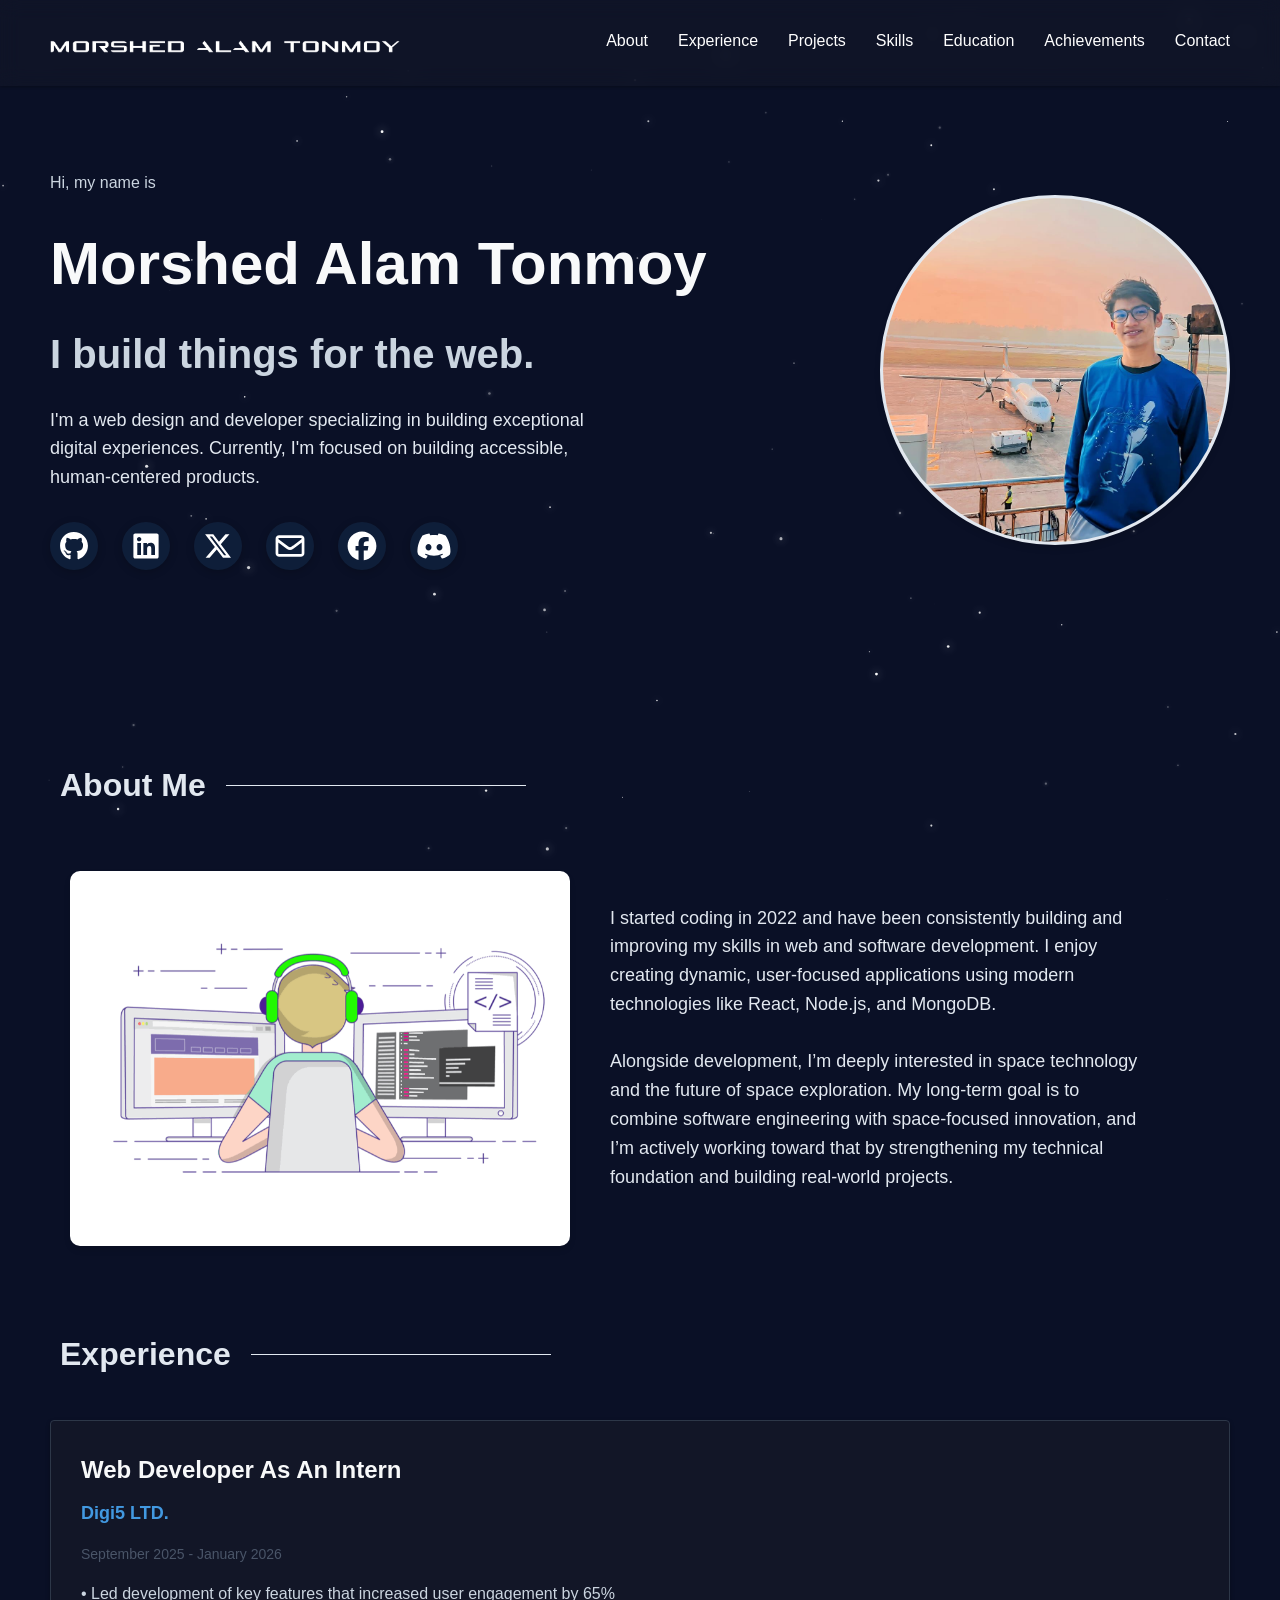
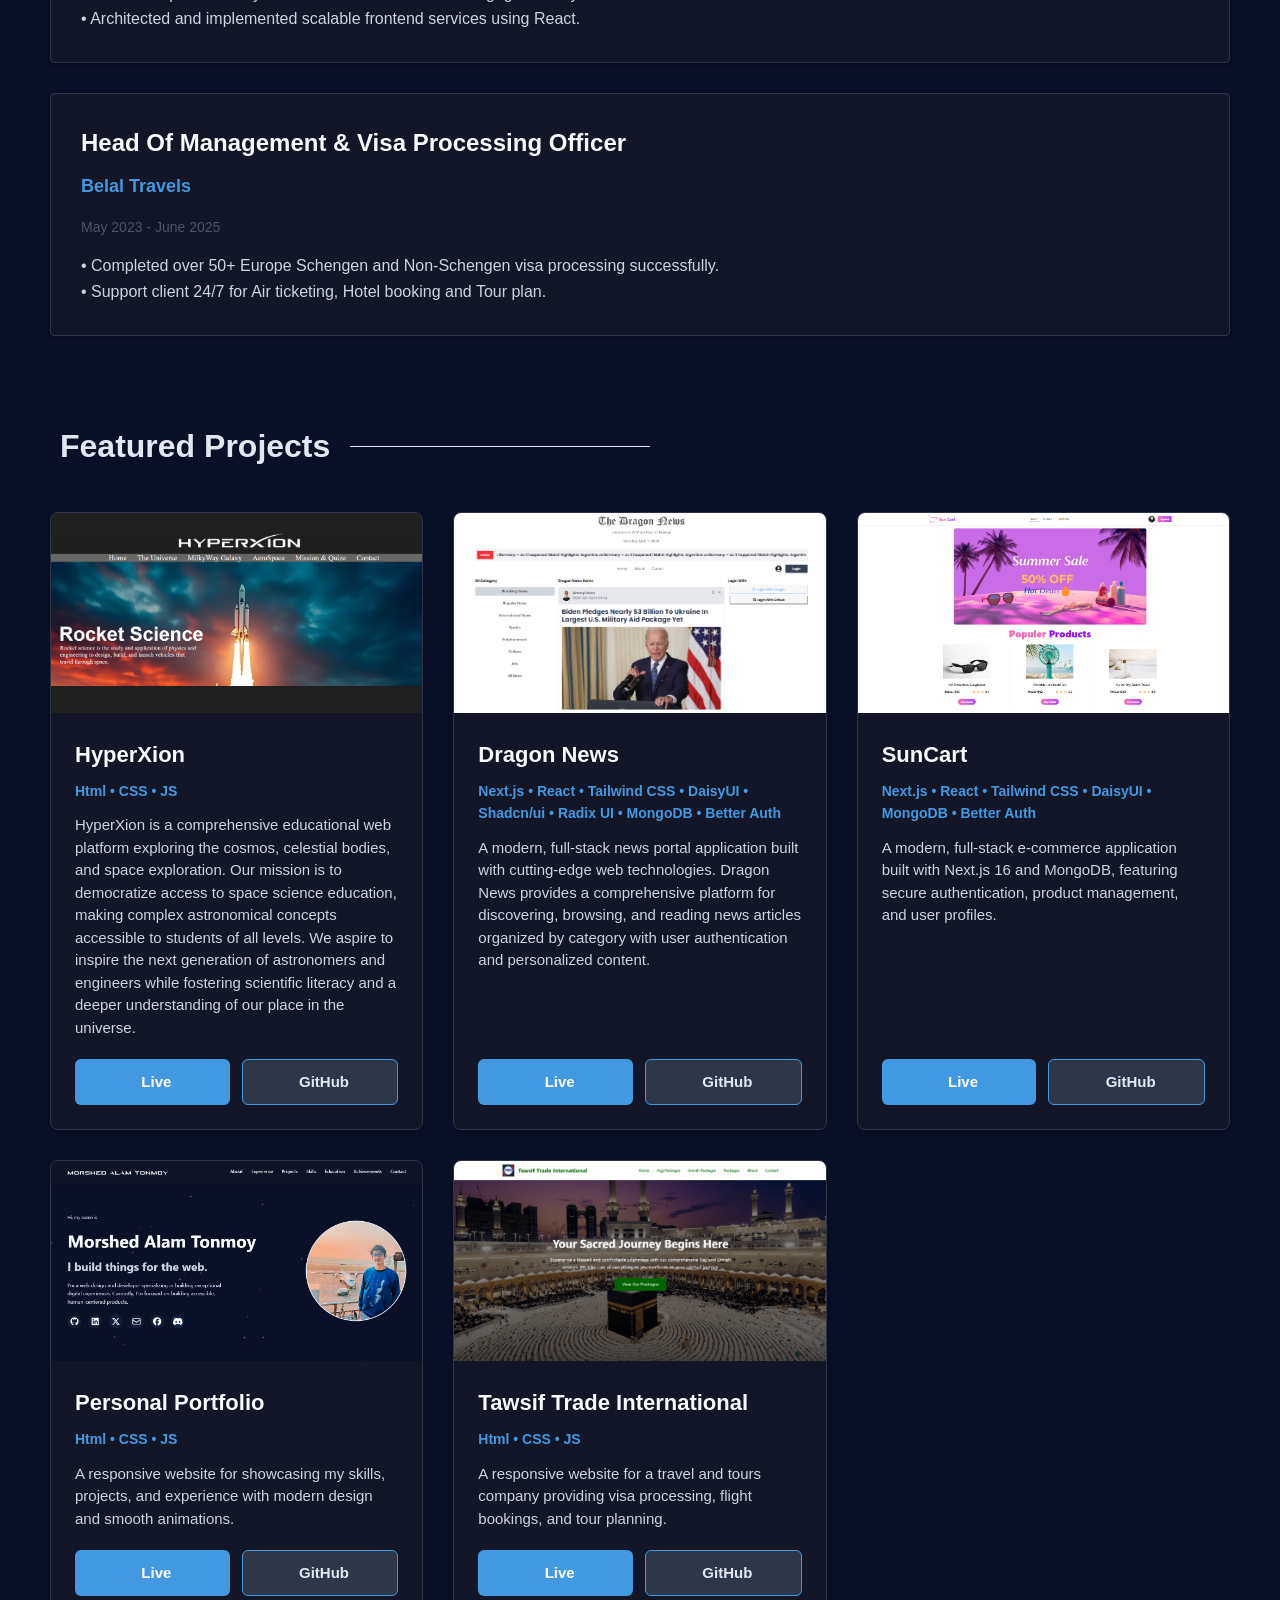
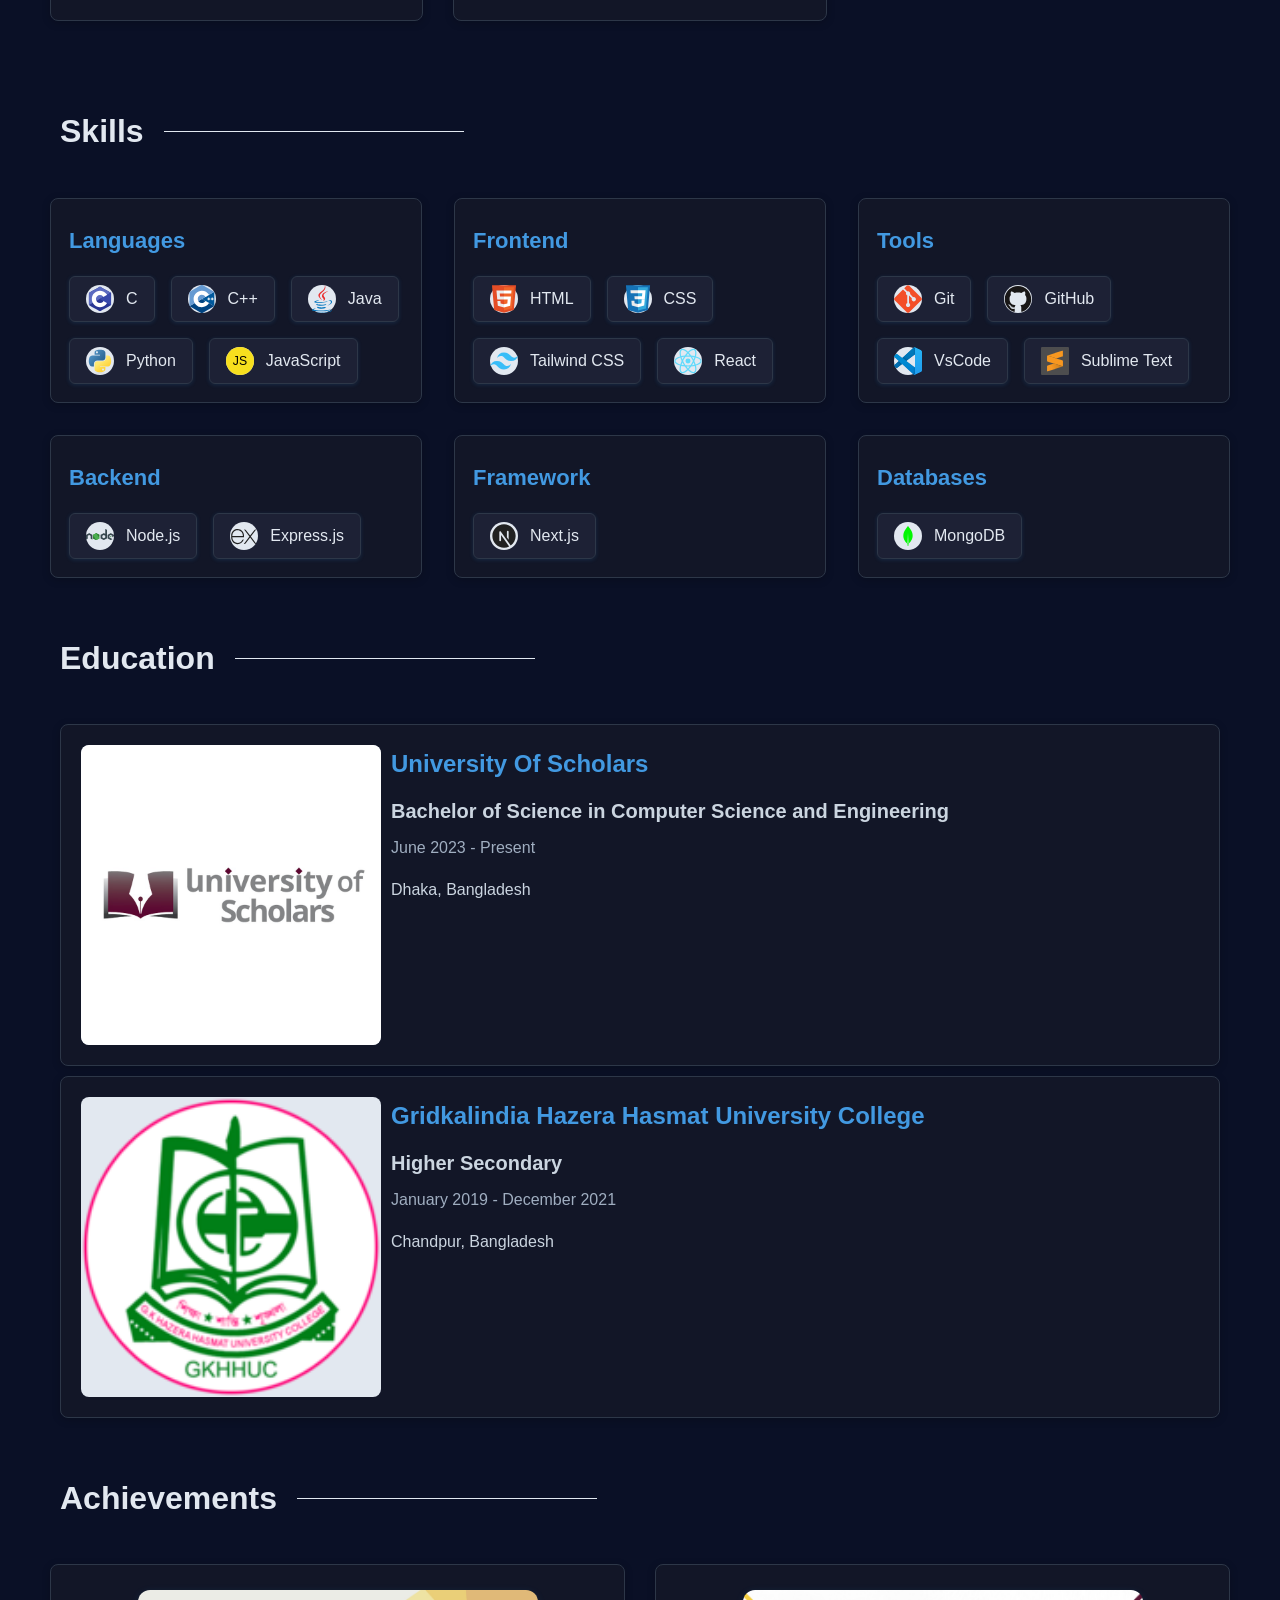
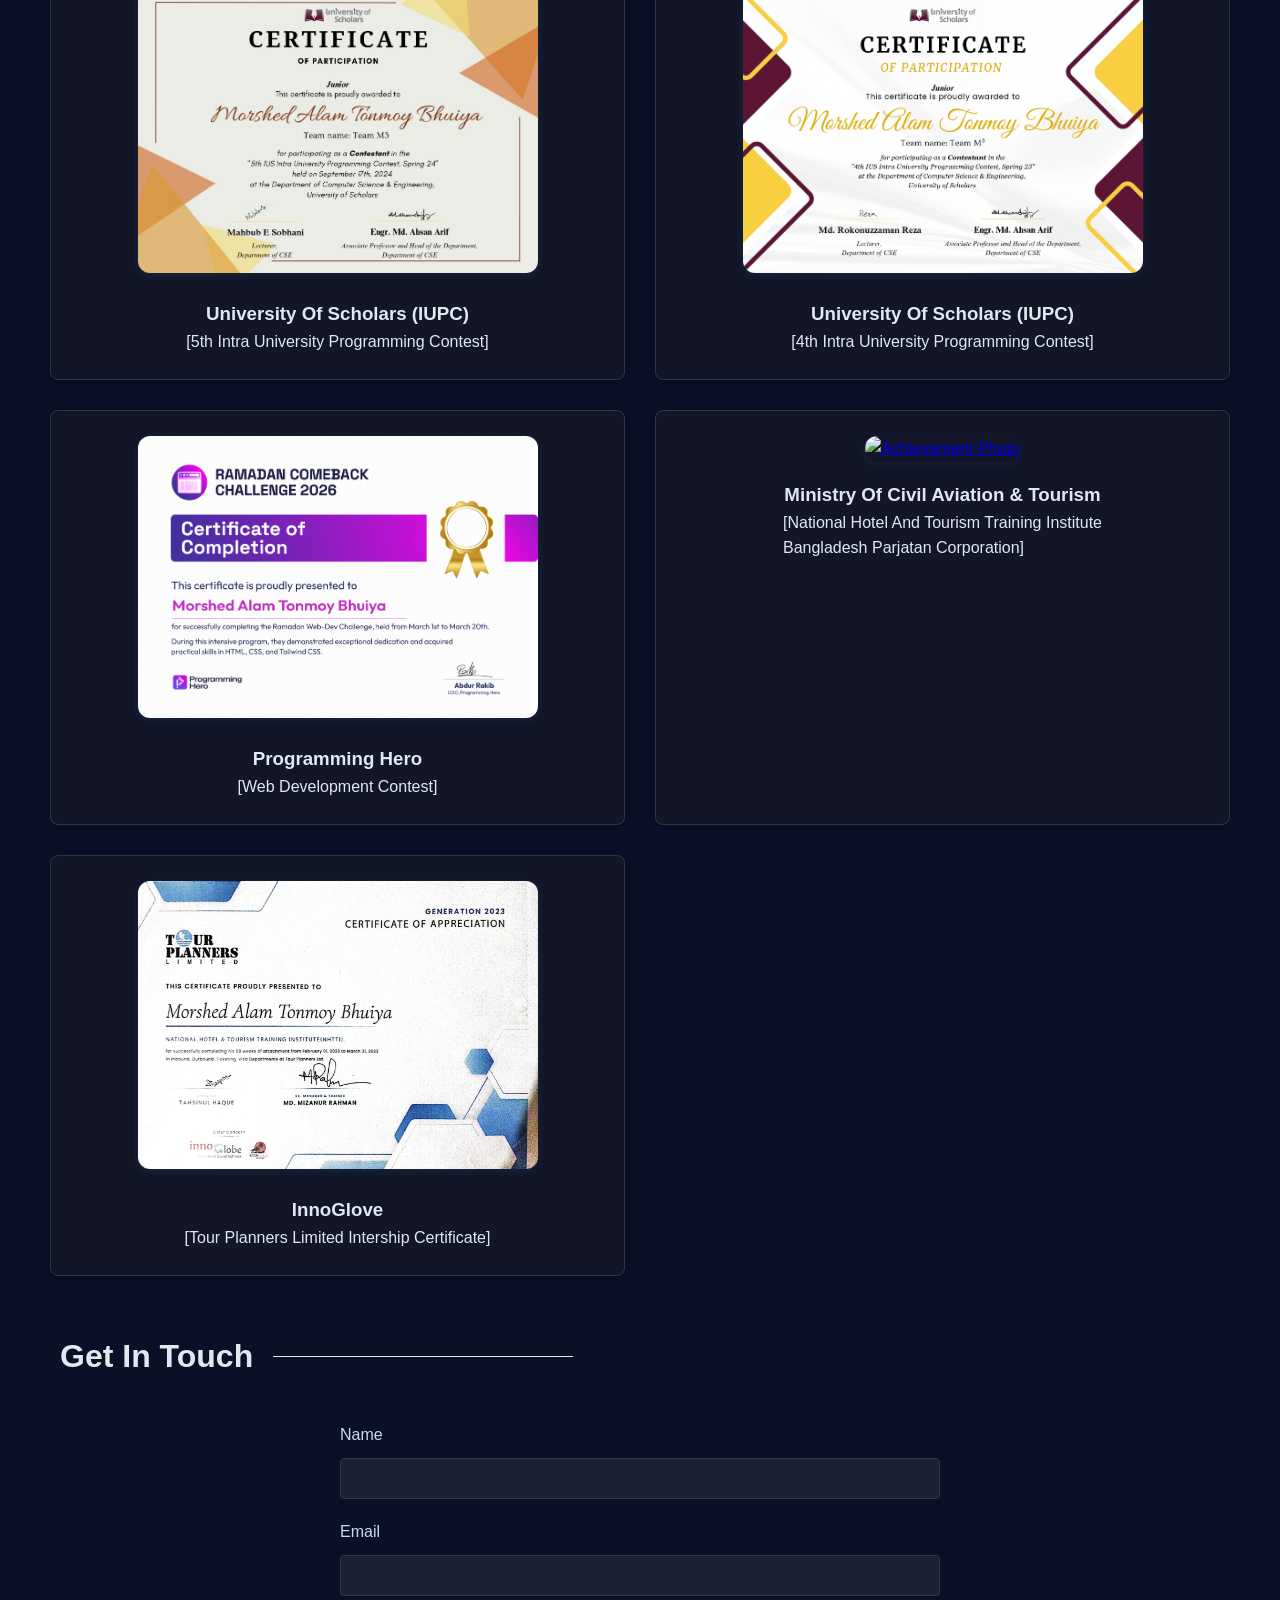
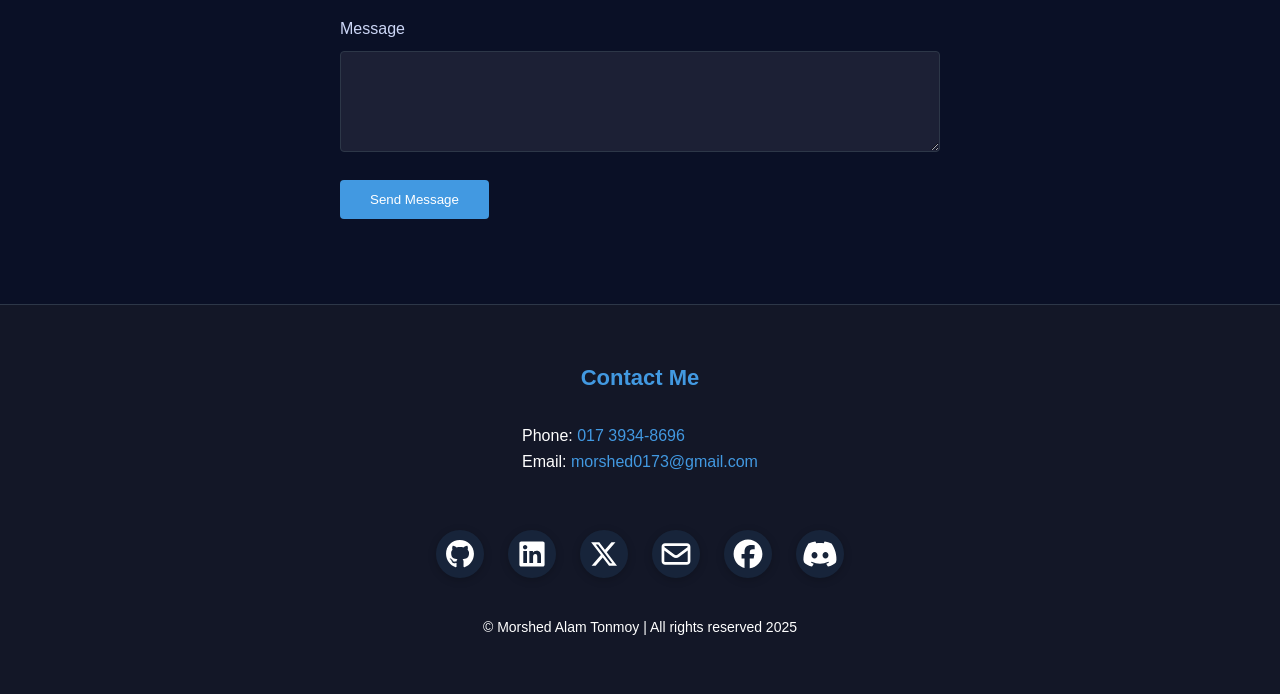
==== commit cbe9c3ff: "Update index.html" ====
--- a/index.html
+++ b/index.html
@@ -184,7 +184,8 @@
                         <h3 class="project-title">SunCart</h3>
                         <p class="project-subtitle">Next.js • React • Tailwind CSS • DaisyUI • MongoDB • Better Auth</p>
                         <p class="project-description">
-                            A responsive web application for managing personal finances with comprehensive tracking and analysis features.
+                       A modern, full-stack e-commerce application built with Next.js 16 and MongoDB, featuring secure authentication, product management, and user profiles. 
+                        </p>
                         </p>
                         <div class="project-buttons">
                             <a href="https://sun-cart-ivory.vercel.app" target="_blank" class="btn btn-live" title="Live Demo">
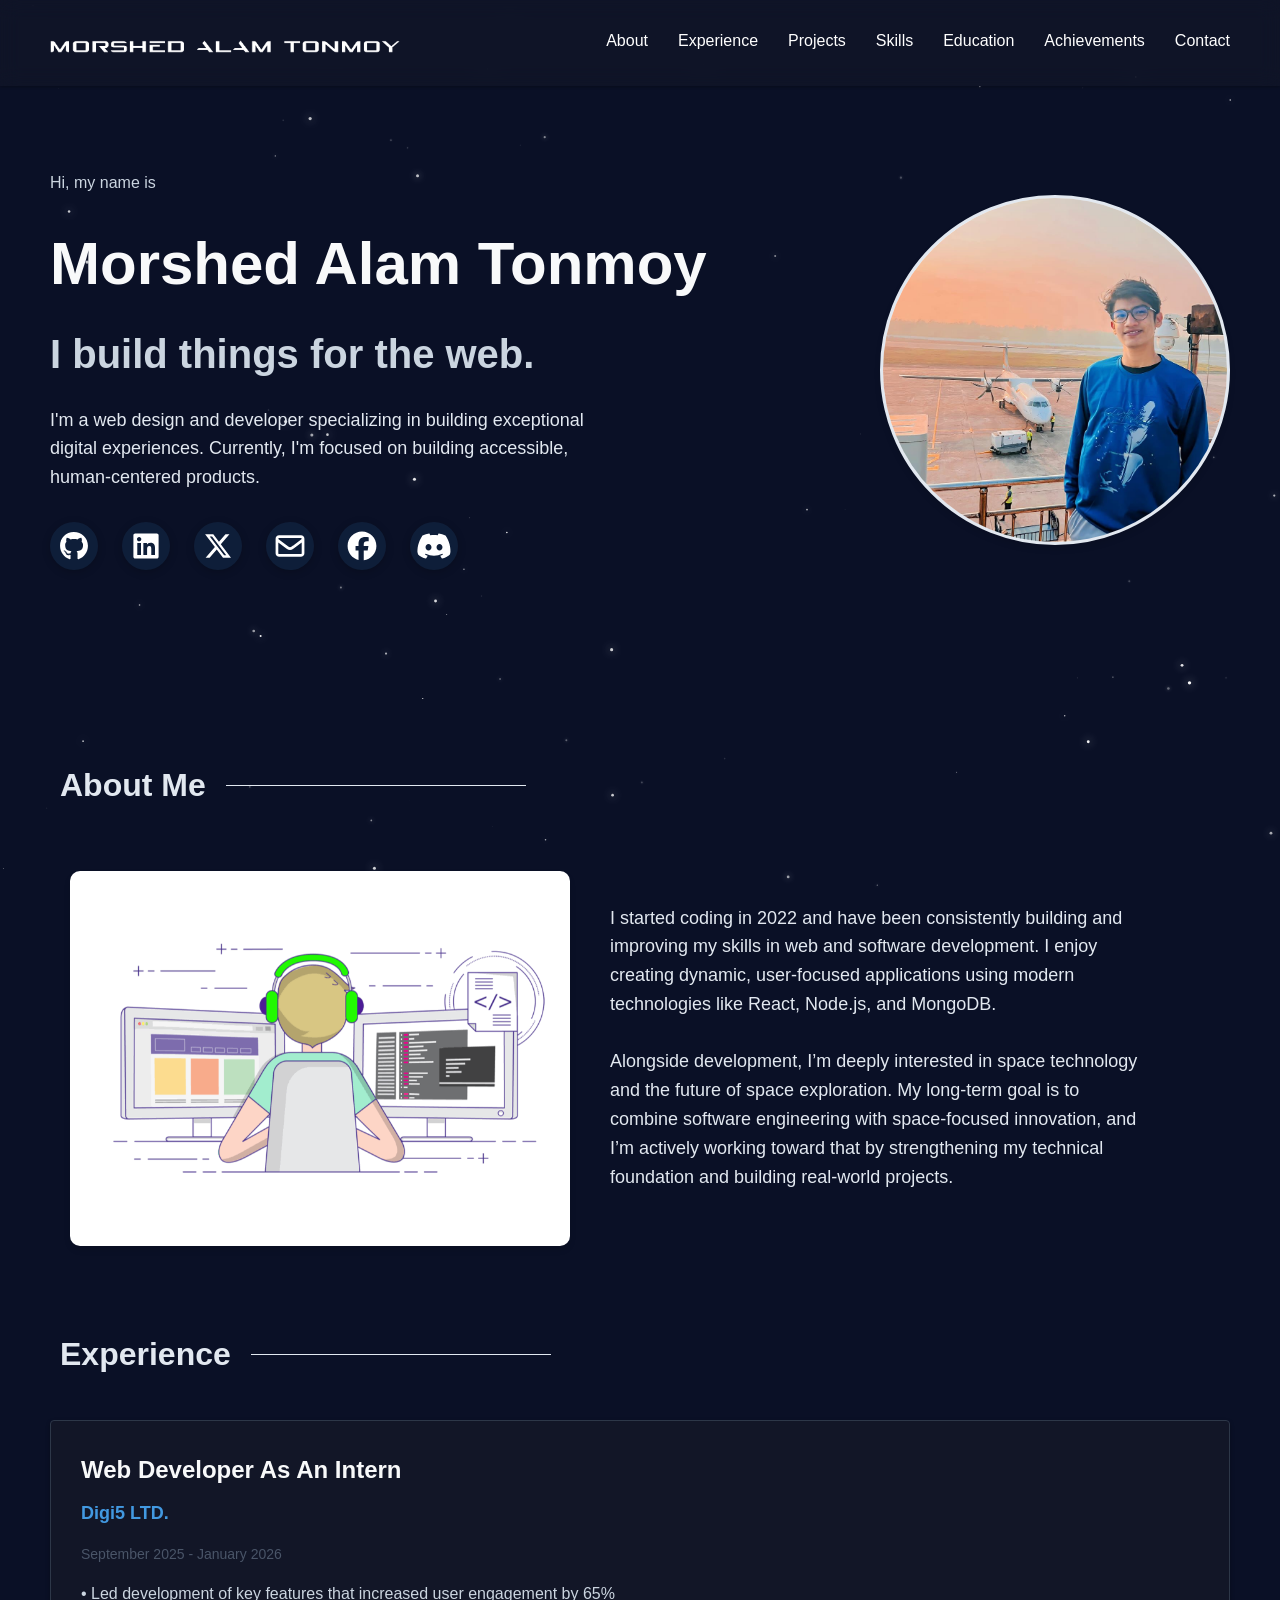
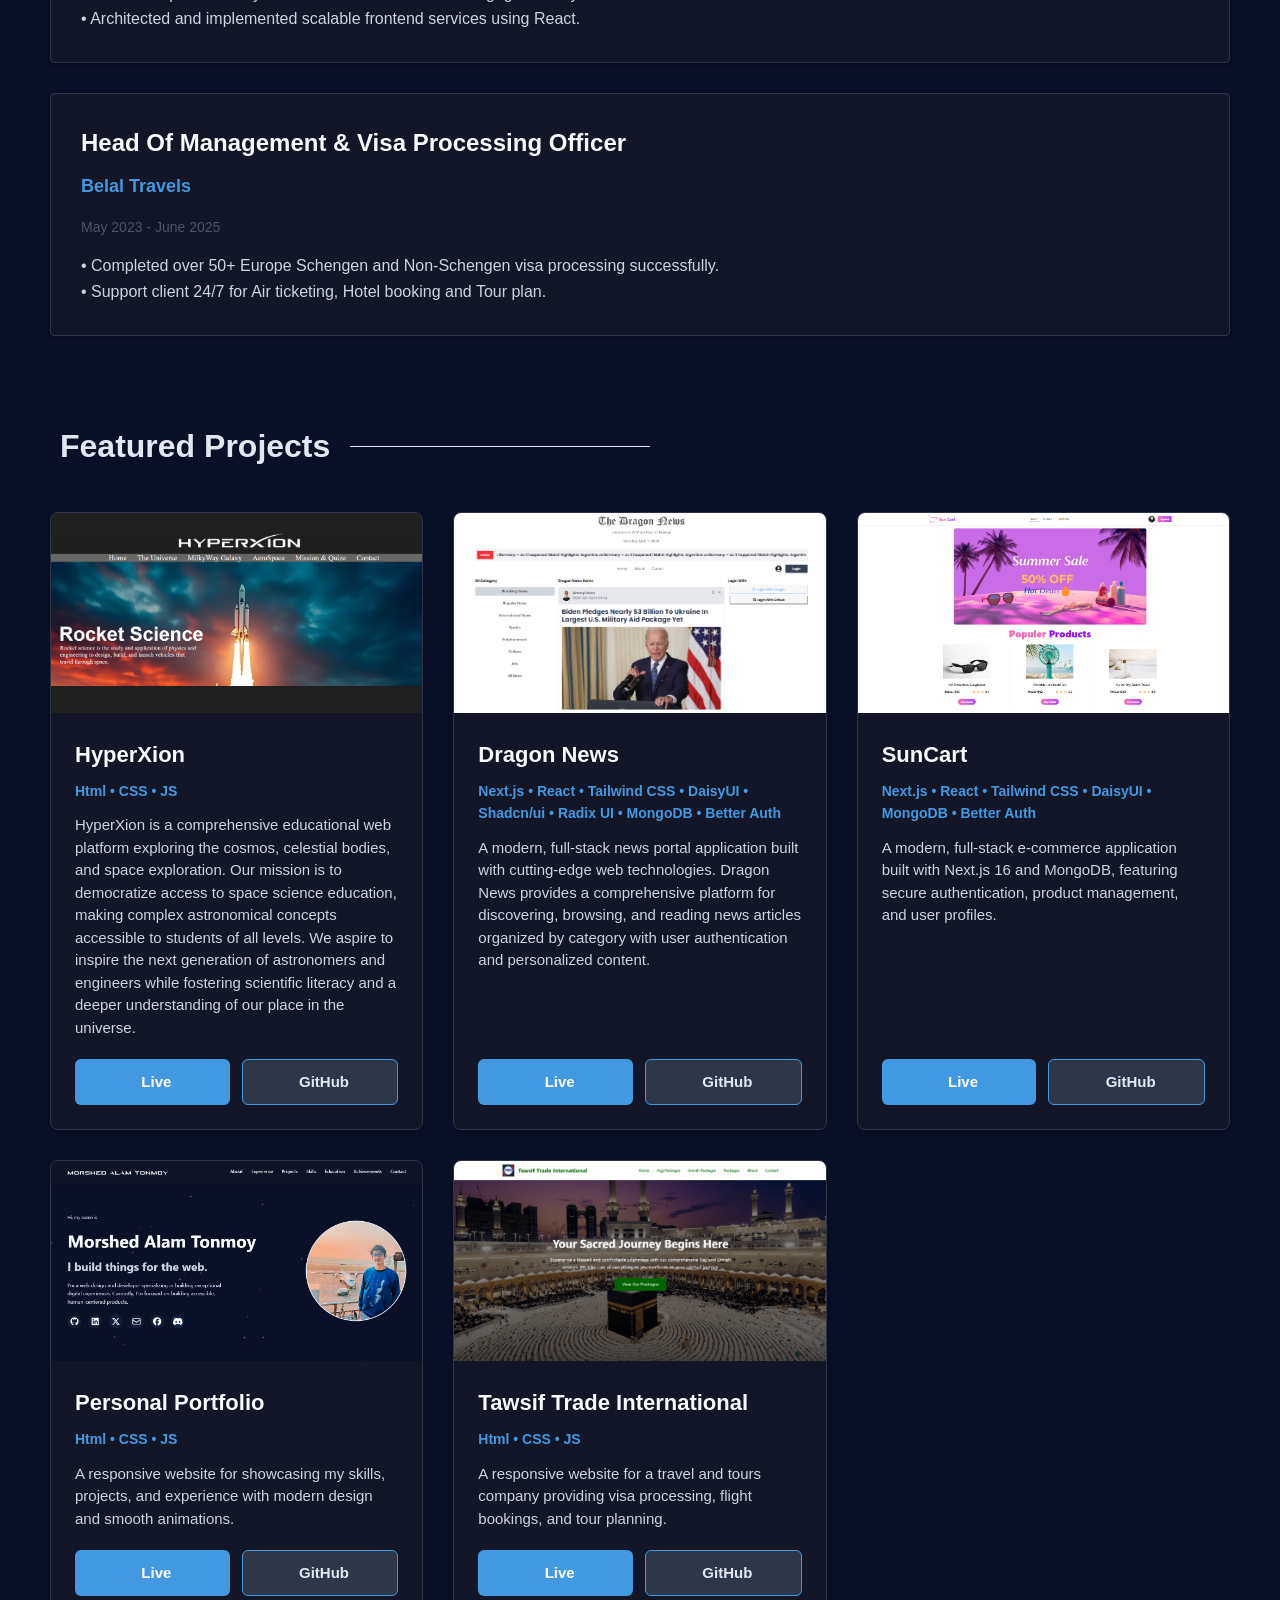
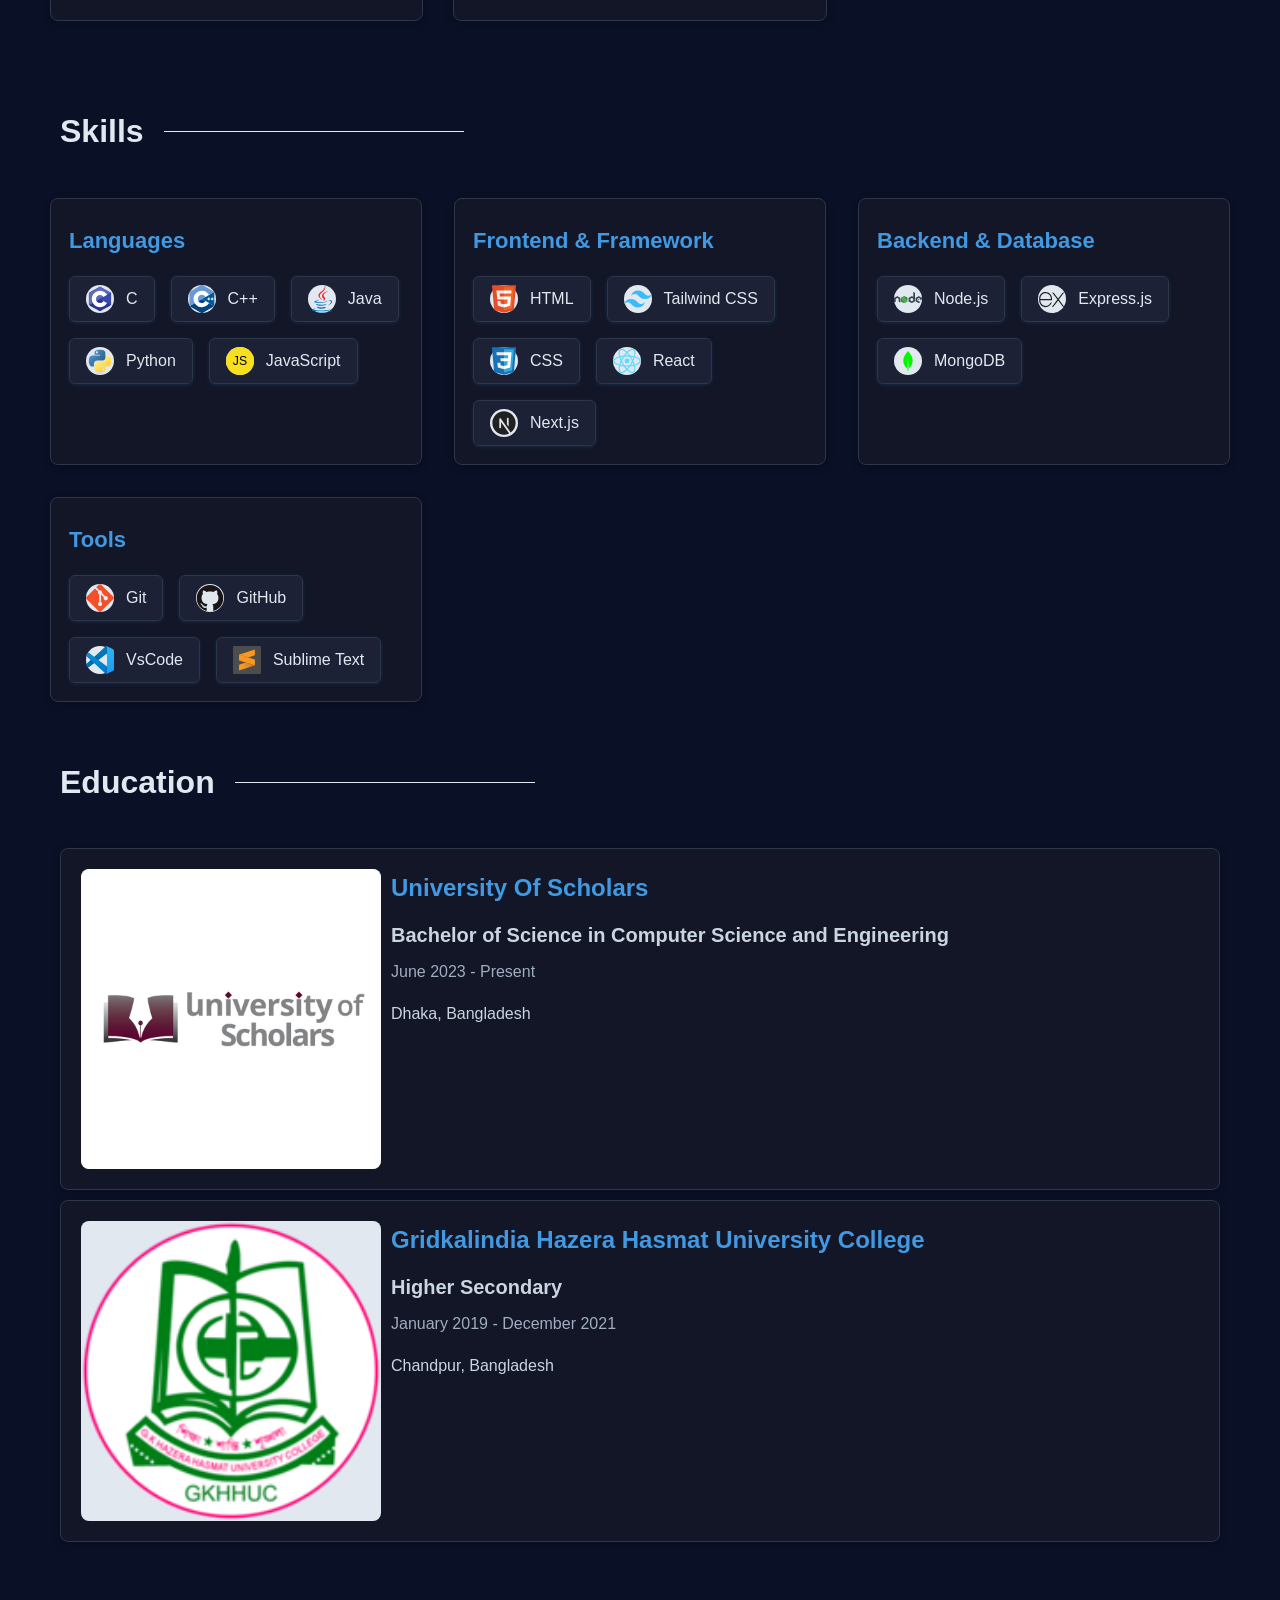
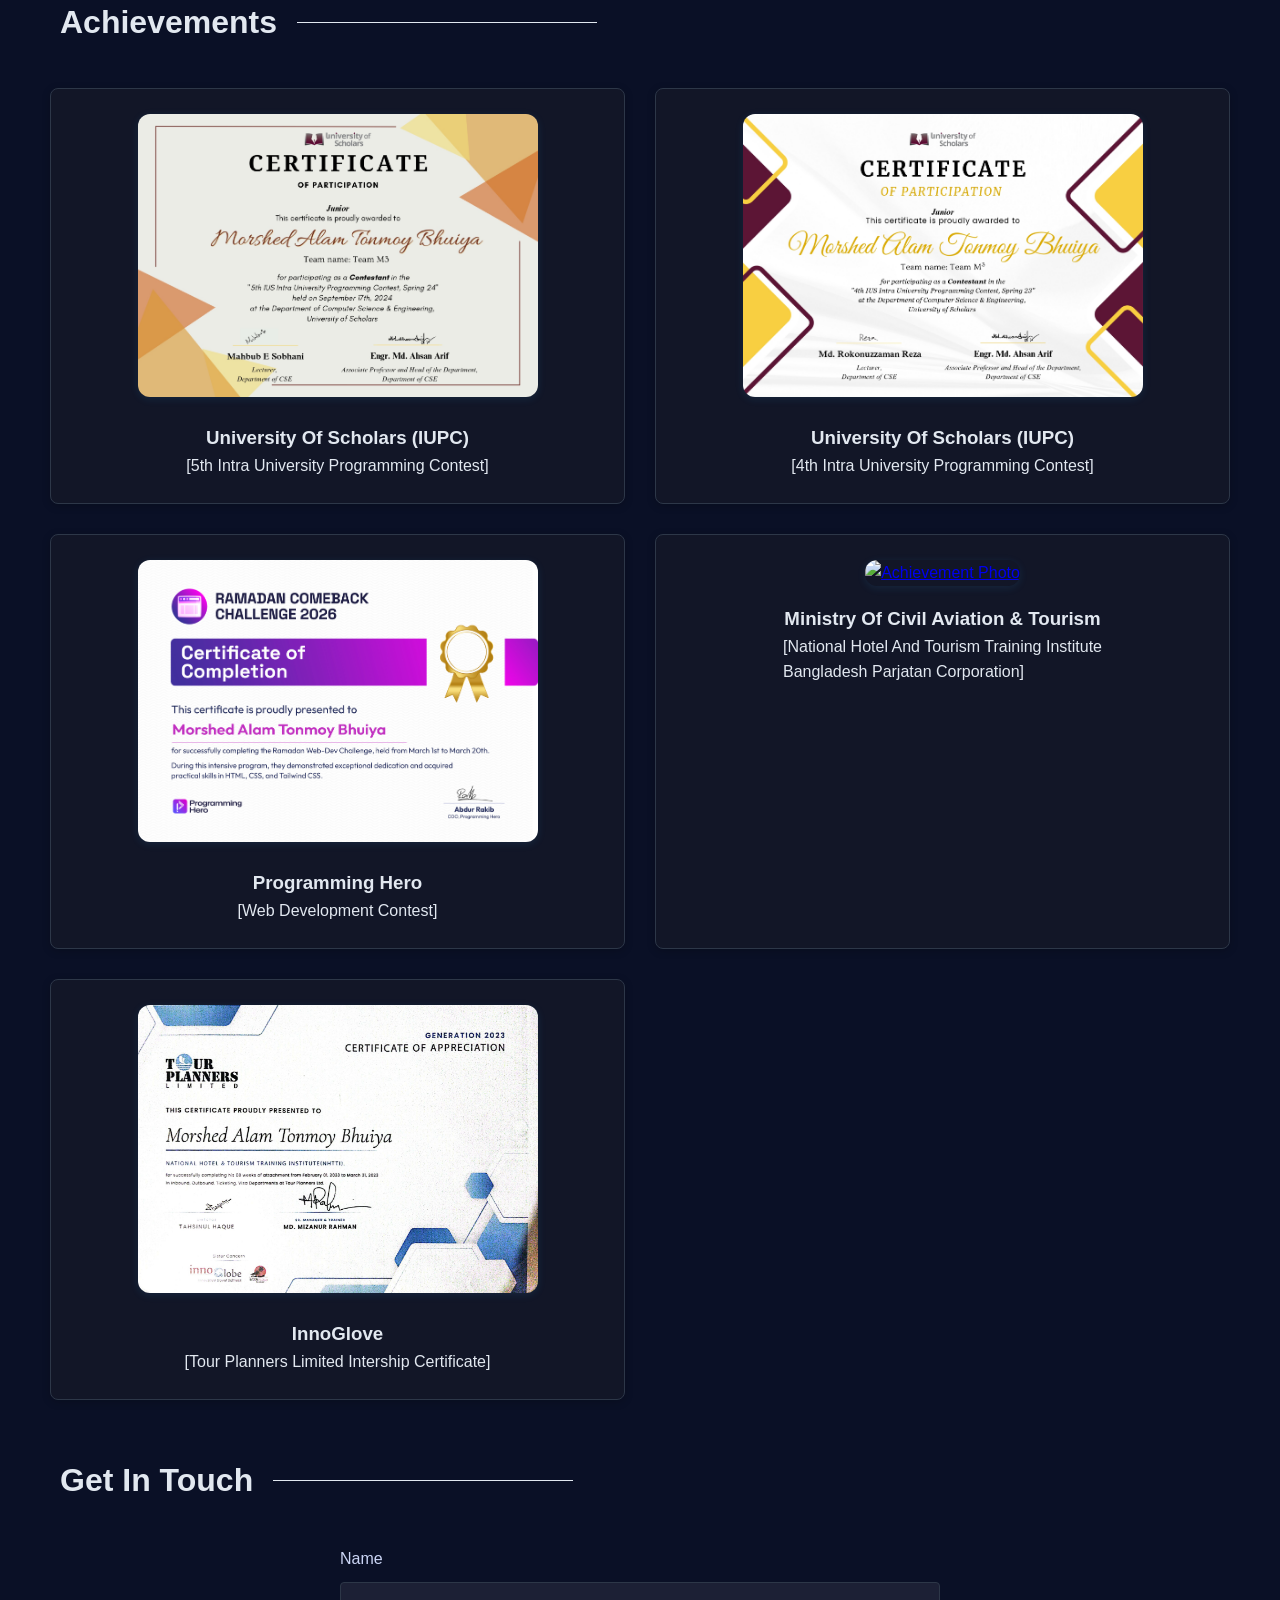
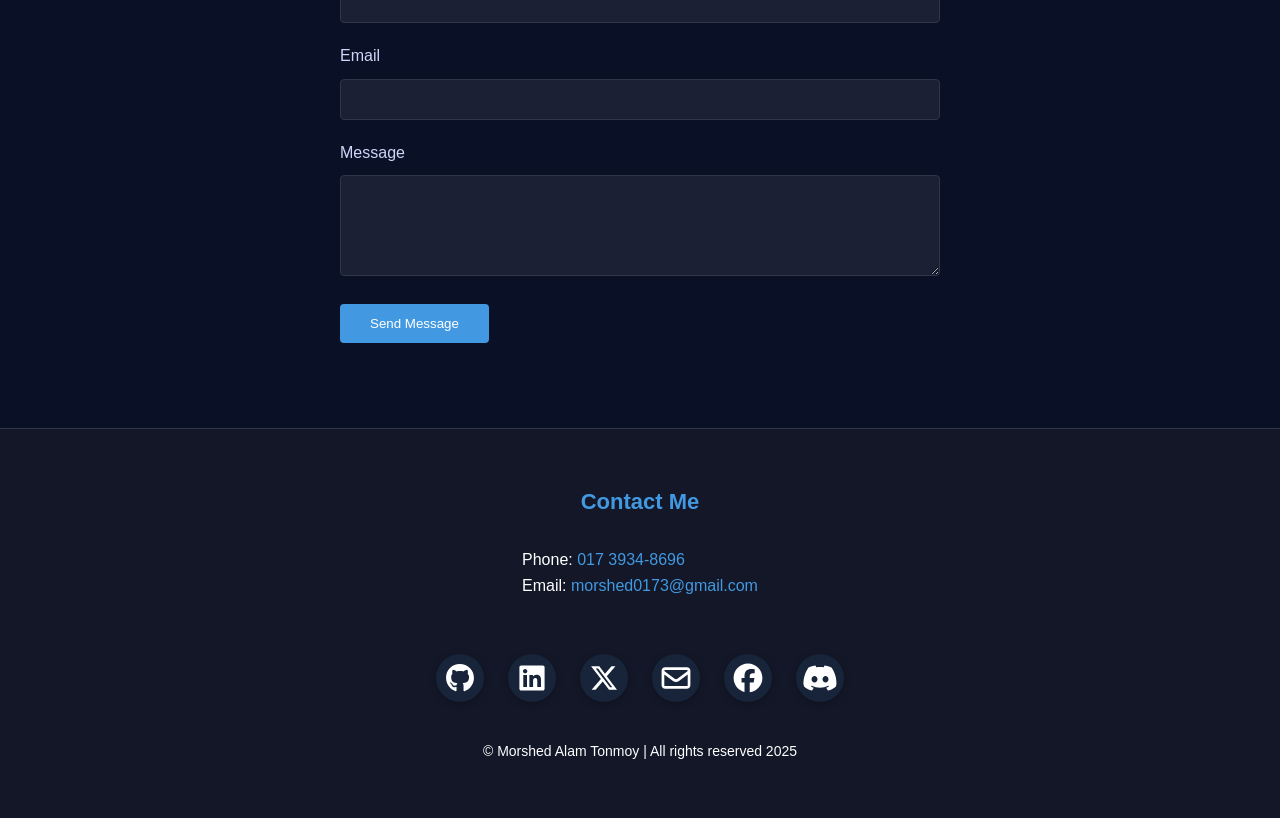
==== commit ab9a7651: "Update index.html" ====
--- a/index.html
+++ b/index.html
@@ -184,9 +184,7 @@
                         <h3 class="project-title">SunCart</h3>
                         <p class="project-subtitle">Next.js • React • Tailwind CSS • DaisyUI • MongoDB • Better Auth</p>
                         <p class="project-description">
-                       A modern, full-stack e-commerce application built with Next.js 16 and MongoDB, featuring secure authentication, product management, and user profiles. 
-                        </p>
-                        </p>
+                         A modern, full-stack e-commerce application built with Next.js 16 and MongoDB, featuring secure authentication, product management, and user profiles.                        </p>
                         <div class="project-buttons">
                             <a href="https://sun-cart-ivory.vercel.app" target="_blank" class="btn btn-live" title="Live Demo">
                                 <i class="fas fa-globe"></i> Live
@@ -296,7 +294,7 @@
                     </div>
                 </div>
                 <div class="skills-category">
-                    <h3 class="skills-category-title">Frontend</h3>
+                    <h3 class="skills-category-title">Frontend & Framework</h3>
                     <div class="skills-list">
 <div class="skill-item">
                             <span class="skill-icon">
@@ -306,6 +304,13 @@
             </svg>   
                             </span>
                             HTML
+                        </div> <div class="skill-item">
+                            <span class="skill-icon">
+            <svg viewBox="0 0 128 128">
+            <path d="M64.004 25.602c-17.067 0-27.73 8.53-32 25.597 6.398-8.531 13.867-11.73 22.398-9.597 4.871 1.214 8.352 4.746 12.207 8.66C72.883 56.629 80.145 64 96.004 64c17.066 0 27.73-8.531 32-25.602-6.399 8.536-13.867 11.735-22.399 9.602-4.87-1.215-8.347-4.746-12.207-8.66-6.27-6.367-13.53-13.738-29.394-13.738zM32.004 64c-17.066 0-27.73 8.531-32 25.602C6.402 81.066 13.87 77.867 22.402 80c4.871 1.215 8.352 4.746 12.207 8.66 6.274 6.367 13.536 13.738 29.395 13.738 17.066 0 27.73-8.53 32-25.597-6.399 8.531-13.867 11.73-22.399 9.597-4.87-1.214-8.347-4.746-12.207-8.66C55.128 71.371 47.868 64 32.004 64zm0 0" fill="#38bdf8"></path>
+            </svg>      
+                            </span>
+                            Tailwind CSS
                         </div>
                         <div class="skill-item">
                             <span class="skill-icon">
@@ -318,20 +323,19 @@
                         </div>  
                         <div class="skill-item">
                             <span class="skill-icon">
-            <svg viewBox="0 0 128 128">
-            <path d="M64.004 25.602c-17.067 0-27.73 8.53-32 25.597 6.398-8.531 13.867-11.73 22.398-9.597 4.871 1.214 8.352 4.746 12.207 8.66C72.883 56.629 80.145 64 96.004 64c17.066 0 27.73-8.531 32-25.602-6.399 8.536-13.867 11.735-22.399 9.602-4.87-1.215-8.347-4.746-12.207-8.66-6.27-6.367-13.53-13.738-29.394-13.738zM32.004 64c-17.066 0-27.73 8.531-32 25.602C6.402 81.066 13.87 77.867 22.402 80c4.871 1.215 8.352 4.746 12.207 8.66 6.274 6.367 13.536 13.738 29.395 13.738 17.066 0 27.73-8.53 32-25.597-6.399 8.531-13.867 11.73-22.399 9.597-4.87-1.214-8.347-4.746-12.207-8.66C55.128 71.371 47.868 64 32.004 64zm0 0" fill="#38bdf8"></path>
-            </svg>      
-                            </span>
-                            Tailwind CSS
-                        </div>
-                        <div class="skill-item">
-                            <span class="skill-icon">
                                
             <svg viewBox="0 0 128 128">
             <g fill="#61DAFB"><circle cx="64" cy="64" r="11.4"></circle><path d="M107.3 45.2c-2.2-.8-4.5-1.6-6.9-2.3.6-2.4 1.1-4.8 1.5-7.1 2.1-13.2-.2-22.5-6.6-26.1-1.9-1.1-4-1.6-6.4-1.6-7 0-15.9 5.2-24.9 13.9-9-8.7-17.9-13.9-24.9-13.9-2.4 0-4.5.5-6.4 1.6-6.4 3.7-8.7 13-6.6 26.1.4 2.3.9 4.7 1.5 7.1-2.4.7-4.7 1.4-6.9 2.3C8.2 50 1.4 56.6 1.4 64s6.9 14 19.3 18.8c2.2.8 4.5 1.6 6.9 2.3-.6 2.4-1.1 4.8-1.5 7.1-2.1 13.2.2 22.5 6.6 26.1 1.9 1.1 4 1.6 6.4 1.6 7.1 0 16-5.2 24.9-13.9 9 8.7 17.9 13.9 24.9 13.9 2.4 0 4.5-.5 6.4-1.6 6.4-3.7 8.7-13 6.6-26.1-.4-2.3-.9-4.7-1.5-7.1 2.4-.7 4.7-1.4 6.9-2.3 12.5-4.8 19.3-11.4 19.3-18.8s-6.8-14-19.3-18.8zM92.5 14.7c4.1 2.4 5.5 9.8 3.8 20.3-.3 2.1-.8 4.3-1.4 6.6-5.2-1.2-10.7-2-16.5-2.5-3.4-4.8-6.9-9.1-10.4-13 7.4-7.3 14.9-12.3 21-12.3 1.3 0 2.5.3 3.5.9zM81.3 74c-1.8 3.2-3.9 6.4-6.1 9.6-3.7.3-7.4.4-11.2.4-3.9 0-7.6-.1-11.2-.4-2.2-3.2-4.2-6.4-6-9.6-1.9-3.3-3.7-6.7-5.3-10 1.6-3.3 3.4-6.7 5.3-10 1.8-3.2 3.9-6.4 6.1-9.6 3.7-.3 7.4-.4 11.2-.4 3.9 0 7.6.1 11.2.4 2.2 3.2 4.2 6.4 6 9.6 1.9 3.3 3.7 6.7 5.3 10-1.7 3.3-3.4 6.6-5.3 10zm8.3-3.3c1.5 3.5 2.7 6.9 3.8 10.3-3.4.8-7 1.4-10.8 1.9 1.2-1.9 2.5-3.9 3.6-6 1.2-2.1 2.3-4.2 3.4-6.2zM64 97.8c-2.4-2.6-4.7-5.4-6.9-8.3 2.3.1 4.6.2 6.9.2 2.3 0 4.6-.1 6.9-.2-2.2 2.9-4.5 5.7-6.9 8.3zm-18.6-15c-3.8-.5-7.4-1.1-10.8-1.9 1.1-3.3 2.3-6.8 3.8-10.3 1.1 2 2.2 4.1 3.4 6.1 1.2 2.2 2.4 4.1 3.6 6.1zm-7-25.5c-1.5-3.5-2.7-6.9-3.8-10.3 3.4-.8 7-1.4 10.8-1.9-1.2 1.9-2.5 3.9-3.6 6-1.2 2.1-2.3 4.2-3.4 6.2zM64 30.2c2.4 2.6 4.7 5.4 6.9 8.3-2.3-.1-4.6-.2-6.9-.2-2.3 0-4.6.1-6.9.2 2.2-2.9 4.5-5.7 6.9-8.3zm22.2 21l-3.6-6c3.8.5 7.4 1.1 10.8 1.9-1.1 3.3-2.3 6.8-3.8 10.3-1.1-2.1-2.2-4.2-3.4-6.2zM31.7 35c-1.7-10.5-.3-17.9 3.8-20.3 1-.6 2.2-.9 3.5-.9 6 0 13.5 4.9 21 12.3-3.5 3.8-7 8.2-10.4 13-5.8.5-11.3 1.4-16.5 2.5-.6-2.3-1-4.5-1.4-6.6zM7 64c0-4.7 5.7-9.7 15.7-13.4 2-.8 4.2-1.5 6.4-2.1 1.6 5 3.6 10.3 6 15.6-2.4 5.3-4.5 10.5-6 15.5C15.3 75.6 7 69.6 7 64zm28.5 49.3c-4.1-2.4-5.5-9.8-3.8-20.3.3-2.1.8-4.3 1.4-6.6 5.2 1.2 10.7 2 16.5 2.5 3.4 4.8 6.9 9.1 10.4 13-7.4 7.3-14.9 12.3-21 12.3-1.3 0-2.5-.3-3.5-.9zM96.3 93c1.7 10.5.3 17.9-3.8 20.3-1 .6-2.2.9-3.5.9-6 0-13.5-4.9-21-12.3 3.5-3.8 7-8.2 10.4-13 5.8-.5 11.3-1.4 16.5-2.5.6 2.3 1 4.5 1.4 6.6zm9-15.6c-2 .8-4.2 1.5-6.4 2.1-1.6-5-3.6-10.3-6-15.6 2.4-5.3 4.5-10.5 6-15.5 13.8 4 22.1 10 22.1 15.6 0 4.7-5.8 9.7-15.7 13.4z"></path></g>
             </svg>        
                             </span>
                             React
+                        </div>
+                        <div class="skill-item">
+                            <span class="skill-icon">
+<svg xmlns="http://www.w3.org/2000/svg" x="0px" y="0px" width="100" height="100" viewBox="0 0 48 48">
+<path fill="#212121" d="M18.974,31.5c0,0.828-0.671,1.5-1.5,1.5s-1.5-0.672-1.5-1.5v-14c0-0.653,0.423-1.231,1.045-1.43 c0.625-0.198,1.302,0.03,1.679,0.563l16.777,23.704C40.617,36.709,44,30.735,44,24c0-11-9-20-20-20S4,13,4,24s9,20,20,20 c3.192,0,6.206-0.777,8.89-2.122L18.974,22.216V31.5z M28.974,16.5c0-0.828,0.671-1.5,1.5-1.5s1.5,0.672,1.5,1.5v13.84l-3-4.227 V16.5z"></path>
+</svg>                          </span>
+                            Next.js
                         </div>
                      <!--  <div class="skill-item">
                             <span class="skill-icon">
@@ -347,7 +351,37 @@
                         </div>-->
                     </div>
                 </div>
-                 <div class="skills-category">
+                
+                <div class="skills-category">
+                    <h3 class="skills-category-title">Backend & Database</h3>
+                    <div class="skills-list">
+                        <div class="skill-item">
+                            <span class="skill-icon">
+<svg xmlns="http://www.w3.org/2000/svg" x="0px" y="0px" width="100" height="100" viewBox="0 0 48 48">
+<path fill="#388e3c" d="M17.204 19.122l-4.907 2.715C12.113 21.938 12 22.126 12 22.329v5.433c0 .203.113.39.297.492l4.908 2.717c.183.101.41.101.593 0l4.907-2.717C22.887 28.152 23 27.965 23 27.762v-5.433c0-.203-.113-.39-.297-.492l-4.906-2.715c-.092-.051-.195-.076-.297-.076-.103 0-.205.025-.297.076M42.451 24.013l-.818.452c-.031.017-.049.048-.049.082v.906c0 .034.019.065.049.082l.818.453c.031.017.068.017.099 0l.818-.453c.03-.017.049-.048.049-.082v-.906c0-.034-.019-.065-.05-.082l-.818-.452C42.534 24.004 42.517 24 42.5 24S42.466 24.004 42.451 24.013"></path><path fill="#37474f" d="M35.751,13.364l-2.389-1.333c-0.075-0.042-0.167-0.041-0.241,0.003 c-0.074,0.044-0.12,0.123-0.12,0.209L33,20.295l-2.203-1.219C30.705,19.025,30.602,19,30.5,19c-0.102,0-0.205,0.025-0.297,0.076 h0.001l-4.907,2.715C25.113,21.892,25,22.08,25,22.282v5.433c0,0.203,0.113,0.39,0.297,0.492l4.908,2.717 c0.183,0.101,0.41,0.101,0.593,0l4.907-2.717C35.887,28.106,36,27.918,36,27.715V13.788C36,13.612,35.904,13.45,35.751,13.364z M32.866,26.458l-2.23,1.235c-0.083,0.046-0.186,0.046-0.269,0l-2.231-1.235C28.051,26.412,28,26.326,28,26.234v-2.47 c0-0.092,0.051-0.177,0.135-0.224l2.231-1.234h-0.001c0.042-0.023,0.088-0.034,0.135-0.034c0.047,0,0.093,0.012,0.135,0.034 l2.23,1.234C32.949,23.587,33,23.673,33,23.765v2.47C33,26.326,32.949,26.412,32.866,26.458z"></path><path fill="#2e7d32" d="M17.204,19.122L12,27.762c0,0.203,0.113,0.39,0.297,0.492l4.908,2.717 c0.183,0.101,0.41,0.101,0.593,0L23,22.329c0-0.203-0.113-0.39-0.297-0.492l-4.906-2.715c-0.092-0.051-0.195-0.076-0.297-0.076 c-0.103,0-0.205,0.025-0.297,0.076"></path><path fill="#4caf50" d="M17.204,19.122l-4.907,2.715C12.113,21.938,12,22.126,12,22.329l5.204,8.642 c0.183,0.101,0.41,0.101,0.593,0l4.907-2.717C22.887,28.152,23,27.965,23,27.762l-5.203-8.64c-0.092-0.051-0.195-0.076-0.297-0.076 c-0.103,0-0.205,0.025-0.297,0.076"></path><path fill="#37474f" d="M47.703 21.791l-4.906-2.715C42.705 19.025 42.602 19 42.5 19c-.102 0-.205.025-.297.076h.001l-4.907 2.715C37.114 21.892 37 22.084 37 22.294v5.411c0 .209.114.402.297.503l4.908 2.717c.184.102.409.102.593 0l2.263-1.253c.207-.115.206-.412-.002-.526l-4.924-2.687C40.052 26.412 40 26.325 40 26.231v-2.466c0-.092.05-.177.13-.221l2.235-1.236h-.001c.042-.023.088-.034.135-.034.047 0 .093.012.135.034l2.235 1.237c.08.044.13.129.13.221v2.012c0 .086.046.166.121.209.075.042.167.042.242-.001l2.398-1.393c.148-.086.24-.245.24-.417v-1.88C48 22.085 47.886 21.892 47.703 21.791zM10.703 21.791l-4.906-2.715C5.705 19.025 5.602 19 5.5 19c-.102 0-.205.025-.297.076h.001l-4.907 2.715C.114 21.892 0 22.084 0 22.294v7.465c0 .086.046.166.121.209.075.042.167.042.242-.001l2.398-1.393C2.909 28.488 3 28.329 3 28.157v-4.393c0-.092.05-.177.13-.221l2.235-1.236H5.365c.042-.023.088-.034.135-.034.047 0 .093.012.135.034l2.235 1.237C7.95 23.588 8 23.673 8 23.765v4.393c0 .172.091.331.24.417l2.398 1.393c.075.043.167.043.242.001C10.954 29.925 11 29.845 11 29.759v-7.464C11 22.085 10.886 21.892 10.703 21.791z"></path>
+</svg>                            </span>
+                            Node.js
+                        </div>
+                        <div class="skill-item">
+                            <span class="skill-icon">
+<svg xmlns="http://www.w3.org/2000/svg" x="0px" y="0px" width="100" height="100" viewBox="0 0 48 48">
+<path fill="#212121" d="M23.697,37.56h1.18c0.84,0,1.631-0.392,2.139-1.061l7.485-9.847l7.485,9.847	c0.508,0.668,1.299,1.061,2.139,1.061h1.18L35.756,25l9.121-12h-1.18c-0.84,0-1.631,0.392-2.139,1.061L34.5,23.347l-7.059-9.287	C26.933,13.392,26.142,13,25.302,13h-1.18l9.121,12L23.697,37.56z"></path><path fill="#212121" d="M24,26v-3c0-6.675-5.945-11.961-12.829-10.852C5.812,13.011,2,17.857,2,23.284L2,24v2v0.142	c0,6.553,4.777,11.786,10.868,11.858c5.092,0.06,9.389-3.344,10.707-7.999h-1.028c-0.62,0-1.182,0.355-1.451,0.913	c-1.739,3.595-5.789,5.862-10.228,4.842C6.776,34.815,4,30.981,4,26.783V26H24z M4,23.71c0-4.708,2.804-8.557,6.924-9.478	C16.798,12.92,22,17.352,22,23v1H4V23.71z"></path>
+</svg>                         </span>
+                            Express.js
+                        </div>
+                        <div class="skill-item">
+                            <span class="skill-icon">
+                               <svg  xmlns="http://www.w3.org/2000/svg" width="24" height="24"  
+fill="#03f602" viewBox="0 0 24 24" >
+<!--Boxicons v3.0.8 https://boxicons.com | License  https://docs.boxicons.com/free-->
+<path d="M13.74 4.23c-.84-1-1.57-2-1.71-2.22H12c-.14.21-.87 1.22-1.71 2.22-7.2 9.19 1.14 15.39 1.14 15.39l.07.05c.06.95.22 2.33.22 2.33h.62s.15-1.37.21-2.33l.07-.06s8.32-6.19 1.12-15.38M12 19.48a3.5 3.5 0 0 1-.48-.48L12 9l.45 10a3.6 3.6 0 0 1-.45.48"/>
+</svg>
+                            </span>
+                            MongoDB
+                        </div>
+                    </div>
+                </div>
+                  <div class="skills-category">
                     <h3 class="skills-category-title">Tools</h3>
                     <div class="skills-list">
            <div class="skill-item">
@@ -376,64 +410,6 @@
             <svg id="Layer_1" data-name="Layer 1" xmlns="http://www.w3.org/2000/svg" xmlns:xlink="http://www.w3.org/1999/xlink" viewBox="0 0 512.23 512.12"><defs><style>.cls-1{fill:#4d4d4e;}.cls-2{fill:#f89820;}.cls-3{fill:url(#linear-gradient);}</style><linearGradient id="linear-gradient" x1="45.04" y1="421.1" x2="93.51" y2="437.87" gradientTransform="matrix(5.59, 0, 0, -5.59, -126.58, 2748.7)" gradientUnits="userSpaceOnUse"><stop offset="0.23" stop-color="#f89822"/><stop offset="1" stop-color="#c27818"/></linearGradient></defs><title>sublime-text</title><path class="cls-1" d="M492.17,511.79H19.6A19.91,19.91,0,0,1-.23,492V19.5A19.91,19.91,0,0,1,19.6-.33H492.17A19.91,19.91,0,0,1,512,19.5V492.07a19.89,19.89,0,0,1-19.83,19.72Z" transform="translate(0.23 0.33)"/><path class="cls-2" d="M117.85,154.33l268-85.07s19-10,14.45,8.48l.68,82s3.33,12-13.18,15L278.93,208.78Z" transform="translate(0.23 0.33)"/><path class="cls-2" d="M117.85,154.33s-10.55,2.52-7.45,20.52l-.57,79s-.92,10,18,14l265.64,85.52s8.94,3.55,7.91-7.45l.11-88s2.52-9.06-14-15L278.93,208.78Z" transform="translate(0.23 0.33)"/><path class="cls-3" d="M234.9,302.22l-113,34.51s-13.64.46-12,26-.12,77-.12,77,1.15,9.52,14.22,4l268-85.53s9.51-2.41,1.49-5S234.9,302.22,234.9,302.22Z" transform="translate(0.23 0.33)"/></svg> </span> Sublime Text</div>      
                     </div>
                 </div>
-                
-                <div class="skills-category">
-                    <h3 class="skills-category-title">Backend</h3>
-                    <div class="skills-list">
-                        <div class="skill-item">
-                            <span class="skill-icon">
-<svg xmlns="http://www.w3.org/2000/svg" x="0px" y="0px" width="100" height="100" viewBox="0 0 48 48">
-<path fill="#388e3c" d="M17.204 19.122l-4.907 2.715C12.113 21.938 12 22.126 12 22.329v5.433c0 .203.113.39.297.492l4.908 2.717c.183.101.41.101.593 0l4.907-2.717C22.887 28.152 23 27.965 23 27.762v-5.433c0-.203-.113-.39-.297-.492l-4.906-2.715c-.092-.051-.195-.076-.297-.076-.103 0-.205.025-.297.076M42.451 24.013l-.818.452c-.031.017-.049.048-.049.082v.906c0 .034.019.065.049.082l.818.453c.031.017.068.017.099 0l.818-.453c.03-.017.049-.048.049-.082v-.906c0-.034-.019-.065-.05-.082l-.818-.452C42.534 24.004 42.517 24 42.5 24S42.466 24.004 42.451 24.013"></path><path fill="#37474f" d="M35.751,13.364l-2.389-1.333c-0.075-0.042-0.167-0.041-0.241,0.003 c-0.074,0.044-0.12,0.123-0.12,0.209L33,20.295l-2.203-1.219C30.705,19.025,30.602,19,30.5,19c-0.102,0-0.205,0.025-0.297,0.076 h0.001l-4.907,2.715C25.113,21.892,25,22.08,25,22.282v5.433c0,0.203,0.113,0.39,0.297,0.492l4.908,2.717 c0.183,0.101,0.41,0.101,0.593,0l4.907-2.717C35.887,28.106,36,27.918,36,27.715V13.788C36,13.612,35.904,13.45,35.751,13.364z M32.866,26.458l-2.23,1.235c-0.083,0.046-0.186,0.046-0.269,0l-2.231-1.235C28.051,26.412,28,26.326,28,26.234v-2.47 c0-0.092,0.051-0.177,0.135-0.224l2.231-1.234h-0.001c0.042-0.023,0.088-0.034,0.135-0.034c0.047,0,0.093,0.012,0.135,0.034 l2.23,1.234C32.949,23.587,33,23.673,33,23.765v2.47C33,26.326,32.949,26.412,32.866,26.458z"></path><path fill="#2e7d32" d="M17.204,19.122L12,27.762c0,0.203,0.113,0.39,0.297,0.492l4.908,2.717 c0.183,0.101,0.41,0.101,0.593,0L23,22.329c0-0.203-0.113-0.39-0.297-0.492l-4.906-2.715c-0.092-0.051-0.195-0.076-0.297-0.076 c-0.103,0-0.205,0.025-0.297,0.076"></path><path fill="#4caf50" d="M17.204,19.122l-4.907,2.715C12.113,21.938,12,22.126,12,22.329l5.204,8.642 c0.183,0.101,0.41,0.101,0.593,0l4.907-2.717C22.887,28.152,23,27.965,23,27.762l-5.203-8.64c-0.092-0.051-0.195-0.076-0.297-0.076 c-0.103,0-0.205,0.025-0.297,0.076"></path><path fill="#37474f" d="M47.703 21.791l-4.906-2.715C42.705 19.025 42.602 19 42.5 19c-.102 0-.205.025-.297.076h.001l-4.907 2.715C37.114 21.892 37 22.084 37 22.294v5.411c0 .209.114.402.297.503l4.908 2.717c.184.102.409.102.593 0l2.263-1.253c.207-.115.206-.412-.002-.526l-4.924-2.687C40.052 26.412 40 26.325 40 26.231v-2.466c0-.092.05-.177.13-.221l2.235-1.236h-.001c.042-.023.088-.034.135-.034.047 0 .093.012.135.034l2.235 1.237c.08.044.13.129.13.221v2.012c0 .086.046.166.121.209.075.042.167.042.242-.001l2.398-1.393c.148-.086.24-.245.24-.417v-1.88C48 22.085 47.886 21.892 47.703 21.791zM10.703 21.791l-4.906-2.715C5.705 19.025 5.602 19 5.5 19c-.102 0-.205.025-.297.076h.001l-4.907 2.715C.114 21.892 0 22.084 0 22.294v7.465c0 .086.046.166.121.209.075.042.167.042.242-.001l2.398-1.393C2.909 28.488 3 28.329 3 28.157v-4.393c0-.092.05-.177.13-.221l2.235-1.236H5.365c.042-.023.088-.034.135-.034.047 0 .093.012.135.034l2.235 1.237C7.95 23.588 8 23.673 8 23.765v4.393c0 .172.091.331.24.417l2.398 1.393c.075.043.167.043.242.001C10.954 29.925 11 29.845 11 29.759v-7.464C11 22.085 10.886 21.892 10.703 21.791z"></path>
-</svg>                            </span>
-                            Node.js
-                        </div>
-                        <div class="skill-item">
-                            <span class="skill-icon">
-<svg xmlns="http://www.w3.org/2000/svg" x="0px" y="0px" width="100" height="100" viewBox="0 0 48 48">
-<path fill="#212121" d="M23.697,37.56h1.18c0.84,0,1.631-0.392,2.139-1.061l7.485-9.847l7.485,9.847	c0.508,0.668,1.299,1.061,2.139,1.061h1.18L35.756,25l9.121-12h-1.18c-0.84,0-1.631,0.392-2.139,1.061L34.5,23.347l-7.059-9.287	C26.933,13.392,26.142,13,25.302,13h-1.18l9.121,12L23.697,37.56z"></path><path fill="#212121" d="M24,26v-3c0-6.675-5.945-11.961-12.829-10.852C5.812,13.011,2,17.857,2,23.284L2,24v2v0.142	c0,6.553,4.777,11.786,10.868,11.858c5.092,0.06,9.389-3.344,10.707-7.999h-1.028c-0.62,0-1.182,0.355-1.451,0.913	c-1.739,3.595-5.789,5.862-10.228,4.842C6.776,34.815,4,30.981,4,26.783V26H24z M4,23.71c0-4.708,2.804-8.557,6.924-9.478	C16.798,12.92,22,17.352,22,23v1H4V23.71z"></path>
-</svg>                         </span>
-                            Express.js
-                        </div>
-                    </div>
-                </div>
-                <div class="skills-category">
-                    <h3 class="skills-category-title">Framework</h3>
-                    <div class="skills-list">
-                        <div class="skill-item">
-                            <span class="skill-icon">
-<svg xmlns="http://www.w3.org/2000/svg" x="0px" y="0px" width="100" height="100" viewBox="0 0 48 48">
-<path fill="#212121" d="M18.974,31.5c0,0.828-0.671,1.5-1.5,1.5s-1.5-0.672-1.5-1.5v-14c0-0.653,0.423-1.231,1.045-1.43 c0.625-0.198,1.302,0.03,1.679,0.563l16.777,23.704C40.617,36.709,44,30.735,44,24c0-11-9-20-20-20S4,13,4,24s9,20,20,20 c3.192,0,6.206-0.777,8.89-2.122L18.974,22.216V31.5z M28.974,16.5c0-0.828,0.671-1.5,1.5-1.5s1.5,0.672,1.5,1.5v13.84l-3-4.227 V16.5z"></path>
-</svg>                          </span>
-                            Next.js
-                        </div>
-                    </div>
-                </div>
-                <div class="skills-category">
-                    <h3 class="skills-category-title">Databases</h3>
-                    <div class="skills-list">
-                        <div class="skill-item">
-                            <span class="skill-icon">
-                               <svg  xmlns="http://www.w3.org/2000/svg" width="24" height="24"  
-fill="#03f602" viewBox="0 0 24 24" >
-<!--Boxicons v3.0.8 https://boxicons.com | License  https://docs.boxicons.com/free-->
-<path d="M13.74 4.23c-.84-1-1.57-2-1.71-2.22H12c-.14.21-.87 1.22-1.71 2.22-7.2 9.19 1.14 15.39 1.14 15.39l.07.05c.06.95.22 2.33.22 2.33h.62s.15-1.37.21-2.33l.07-.06s8.32-6.19 1.12-15.38M12 19.48a3.5 3.5 0 0 1-.48-.48L12 9l.45 10a3.6 3.6 0 0 1-.45.48"/>
-</svg>
-                            </span>
-                            MongoDB
-                        </div>
-                        <!-- <div class="skill-item">
-                            <span class="skill-icon">
-                                <svg width="28" height="28" viewBox="0 0 32 32"><circle cx="16" cy="16" r="16" fill="#00758f"/><text x="16" y="21" text-anchor="middle" font-size="14" fill="#fff">MySQL</text></svg>
-                            </span>
-                            MySQL
-                        </div>
-                        <div class="skill-item">
-                            <span class="skill-icon">
-                                <svg width="28" height="28" viewBox="0 0 32 32"><circle cx="16" cy="16" r="16" fill="#336791"/><text x="16" y="21" text-anchor="middle" font-size="14" fill="#fff">PSQL</text></svg>
-                            </span>
-                            PostgreSQL
-                        </div> -->
-                    </div>
                 </div>
                 <!-- <div class="skills-category">
                     <h3 class="skills-category-title">AI / ML</h3>
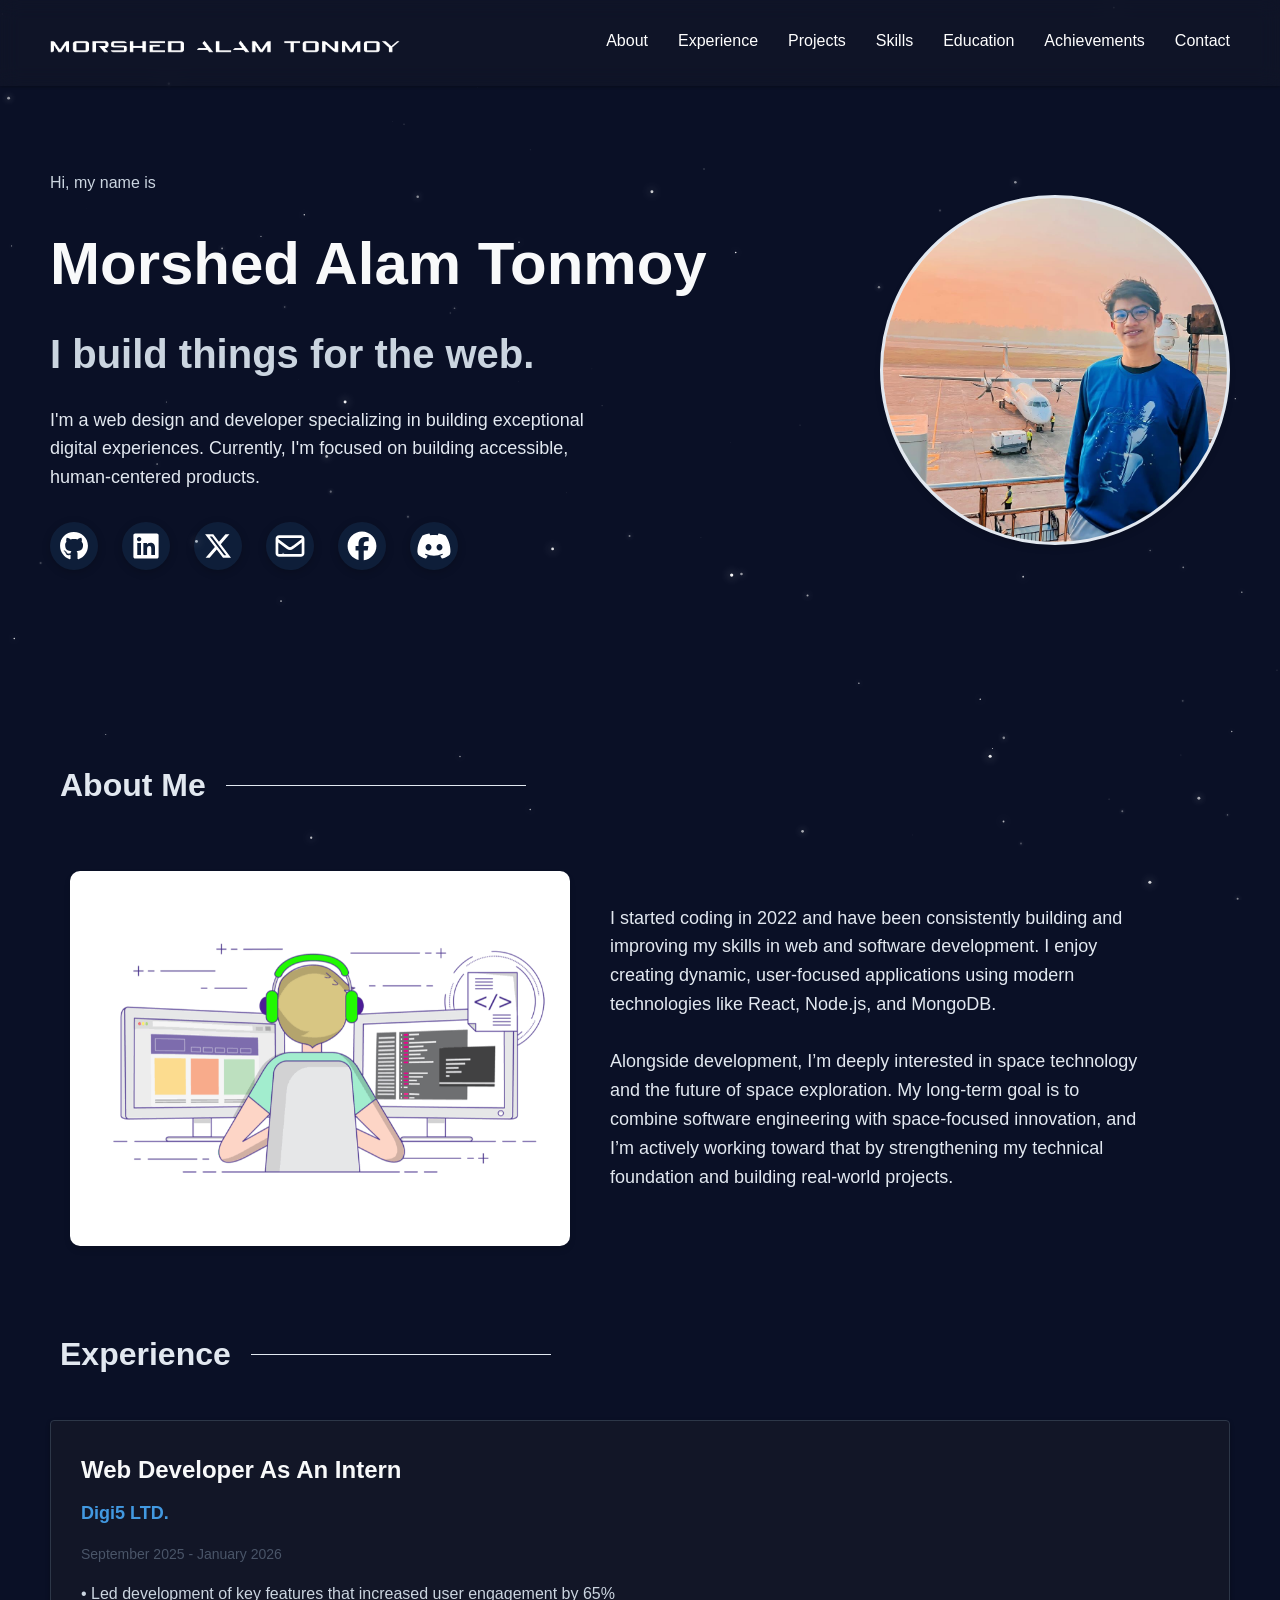
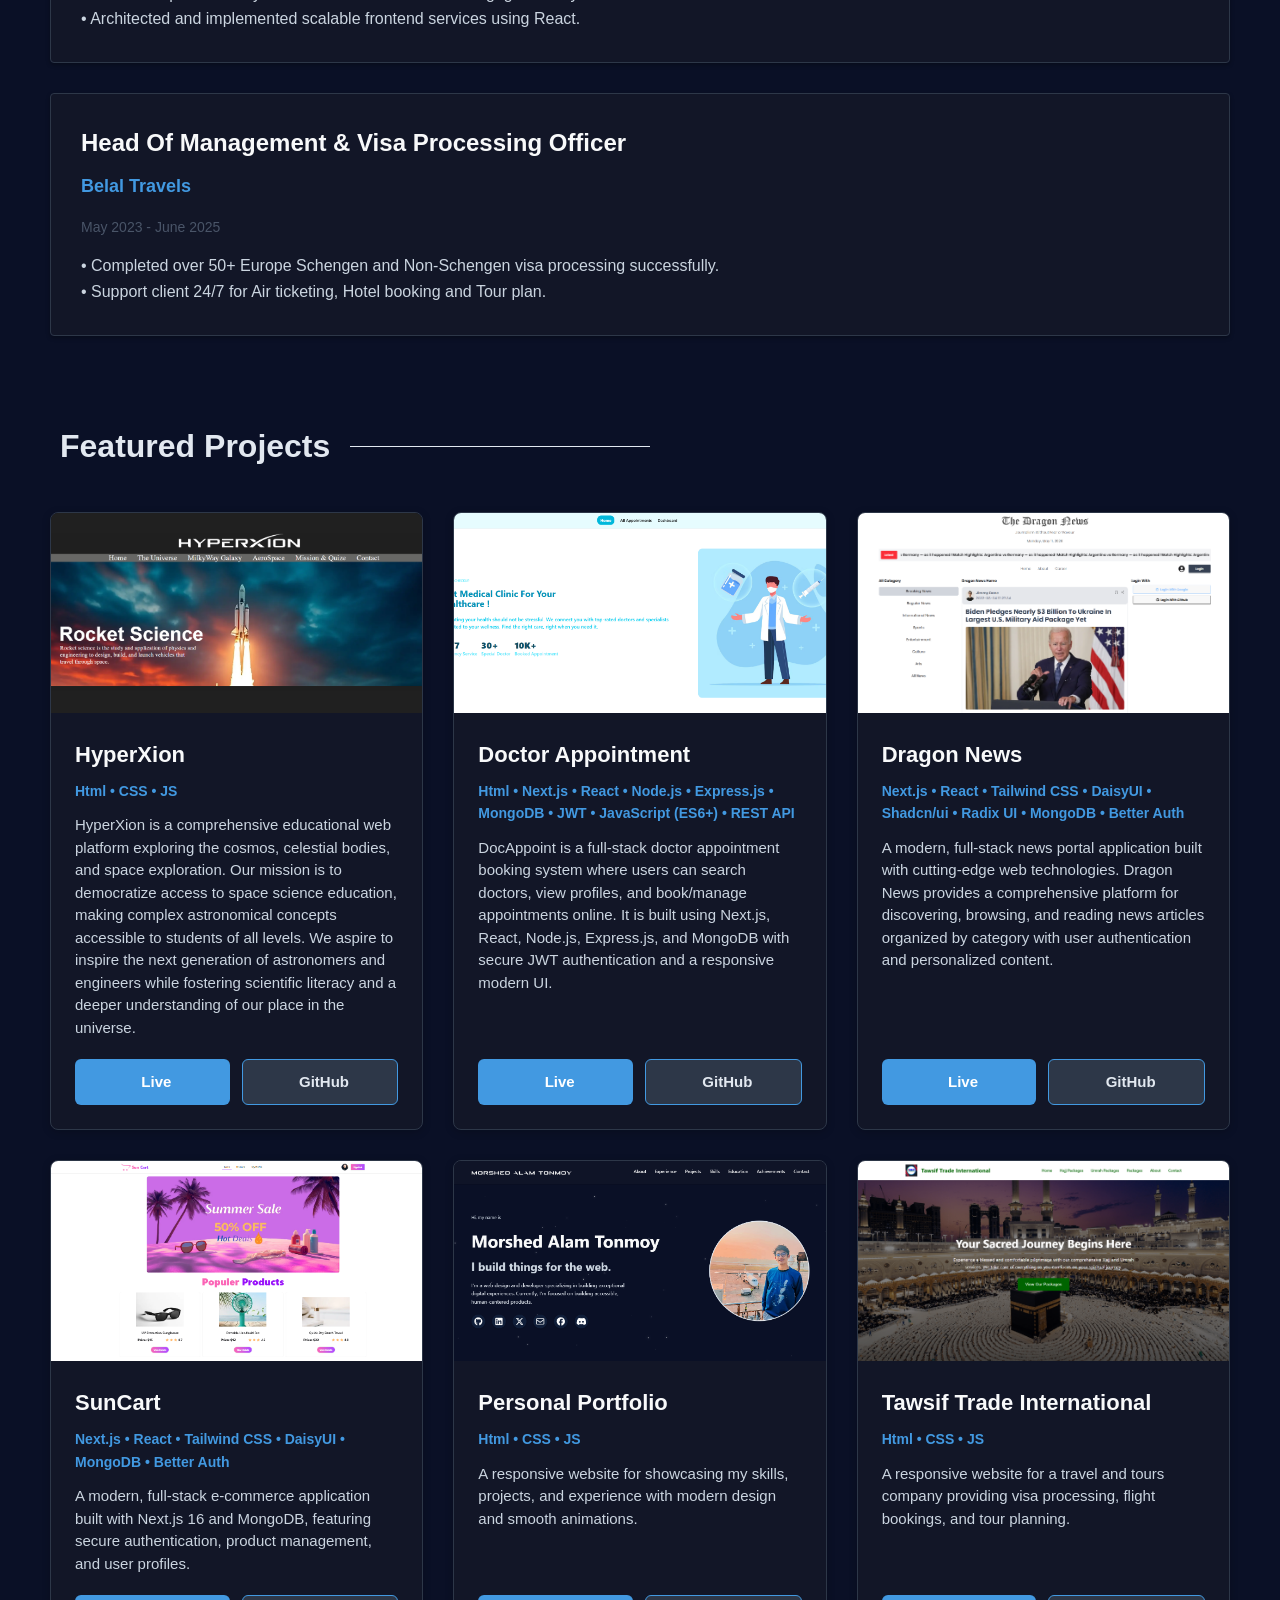
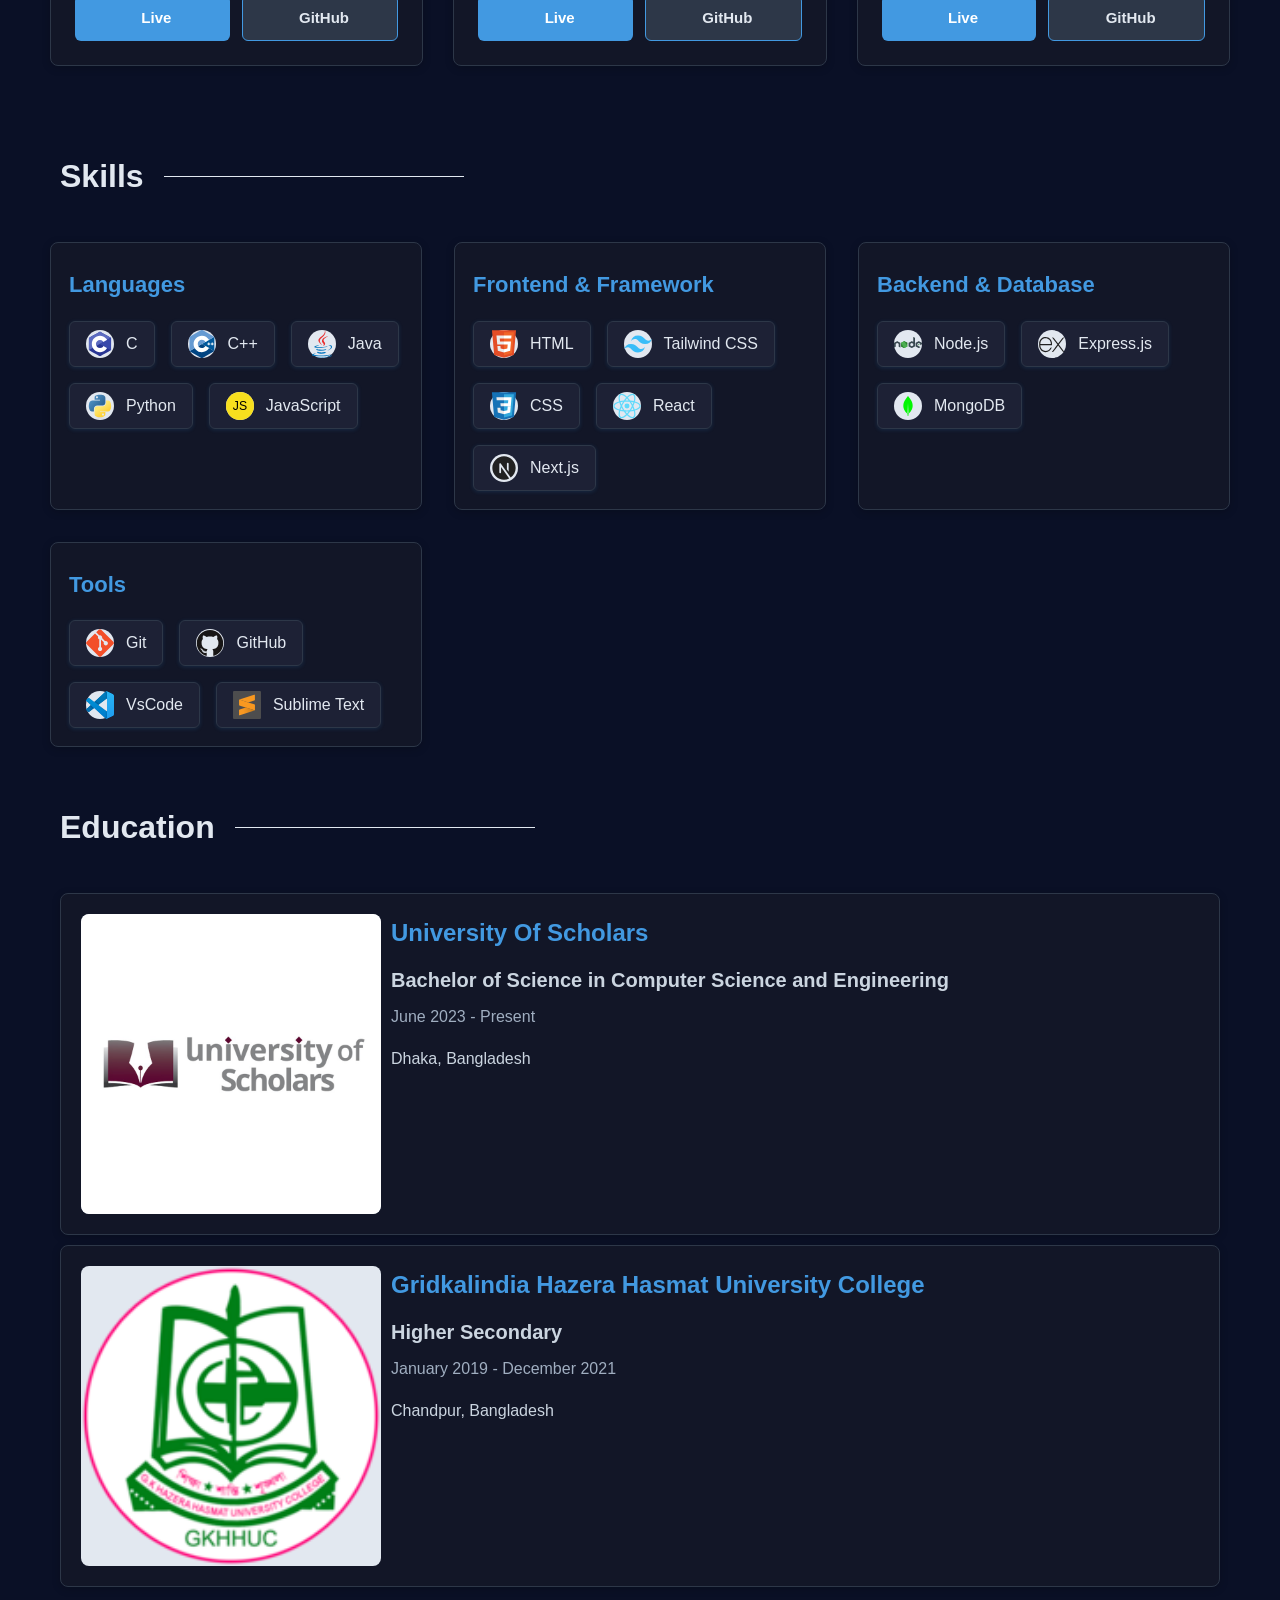
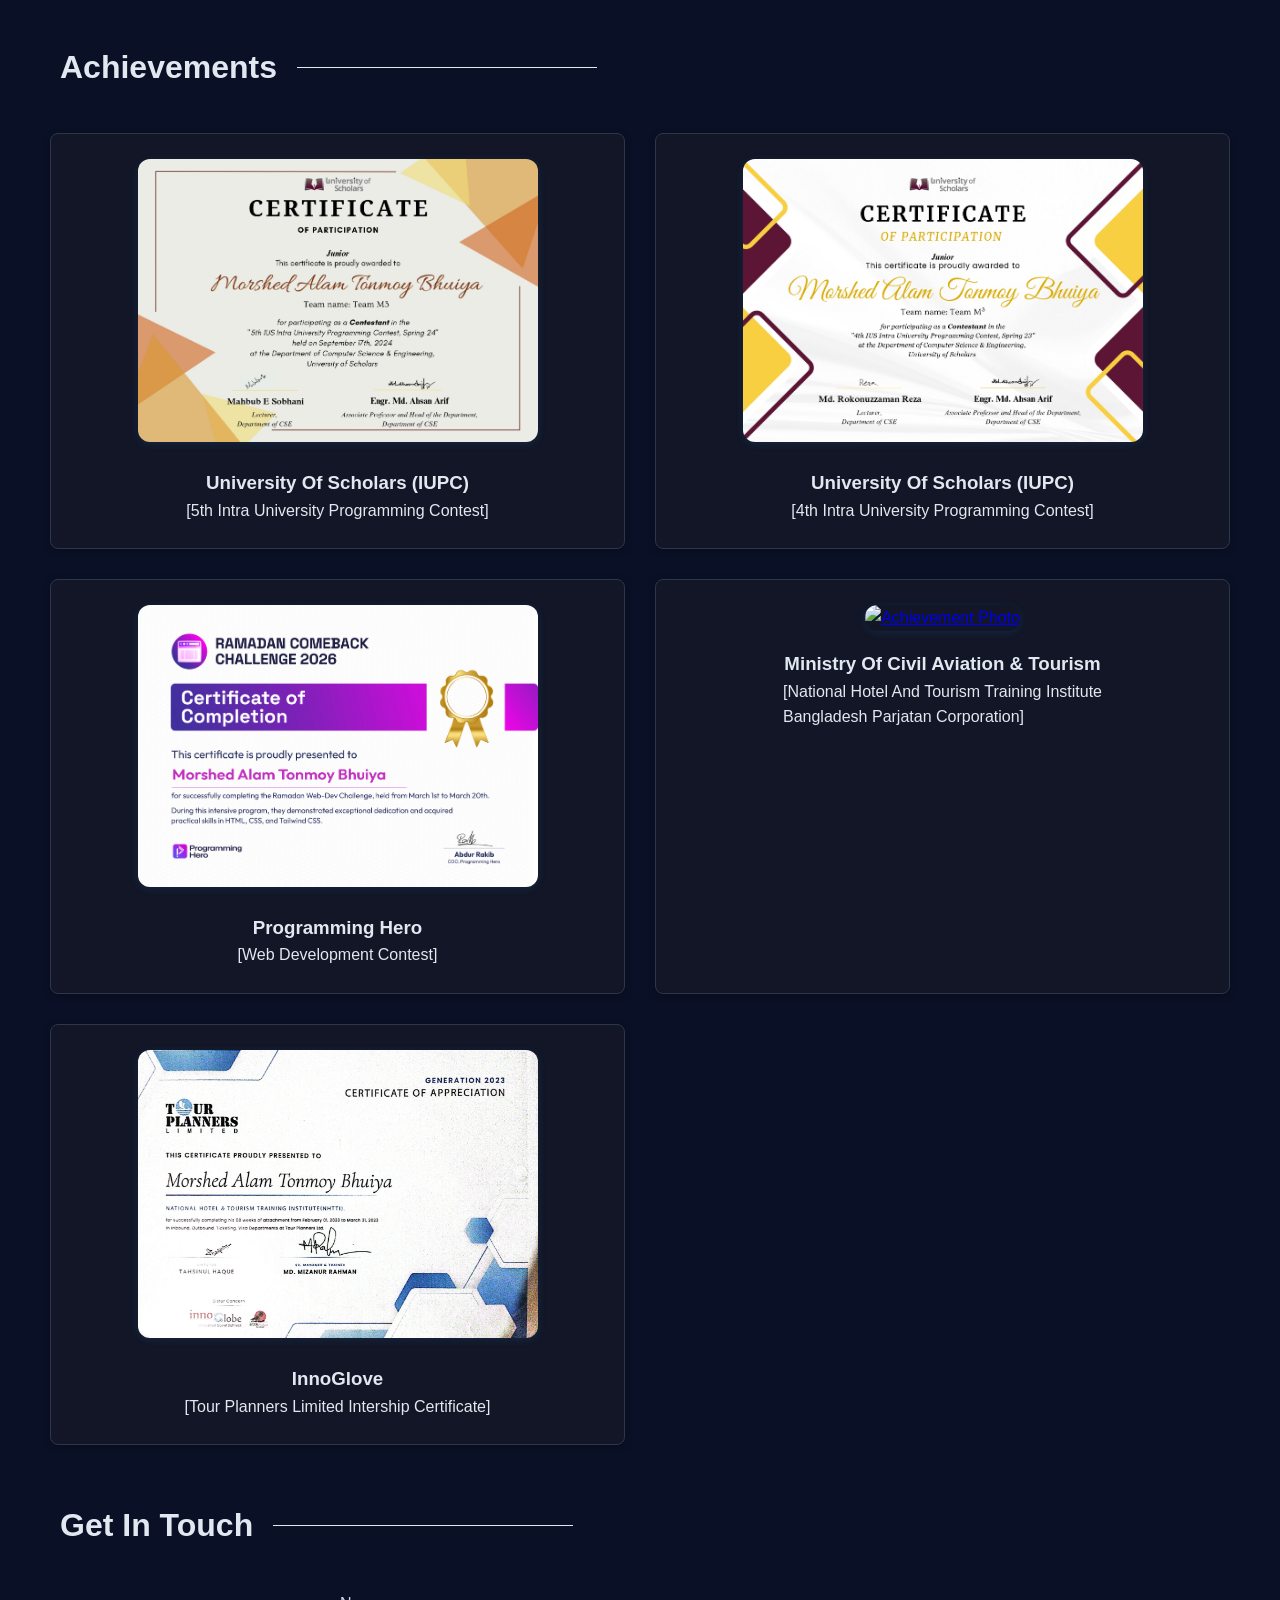
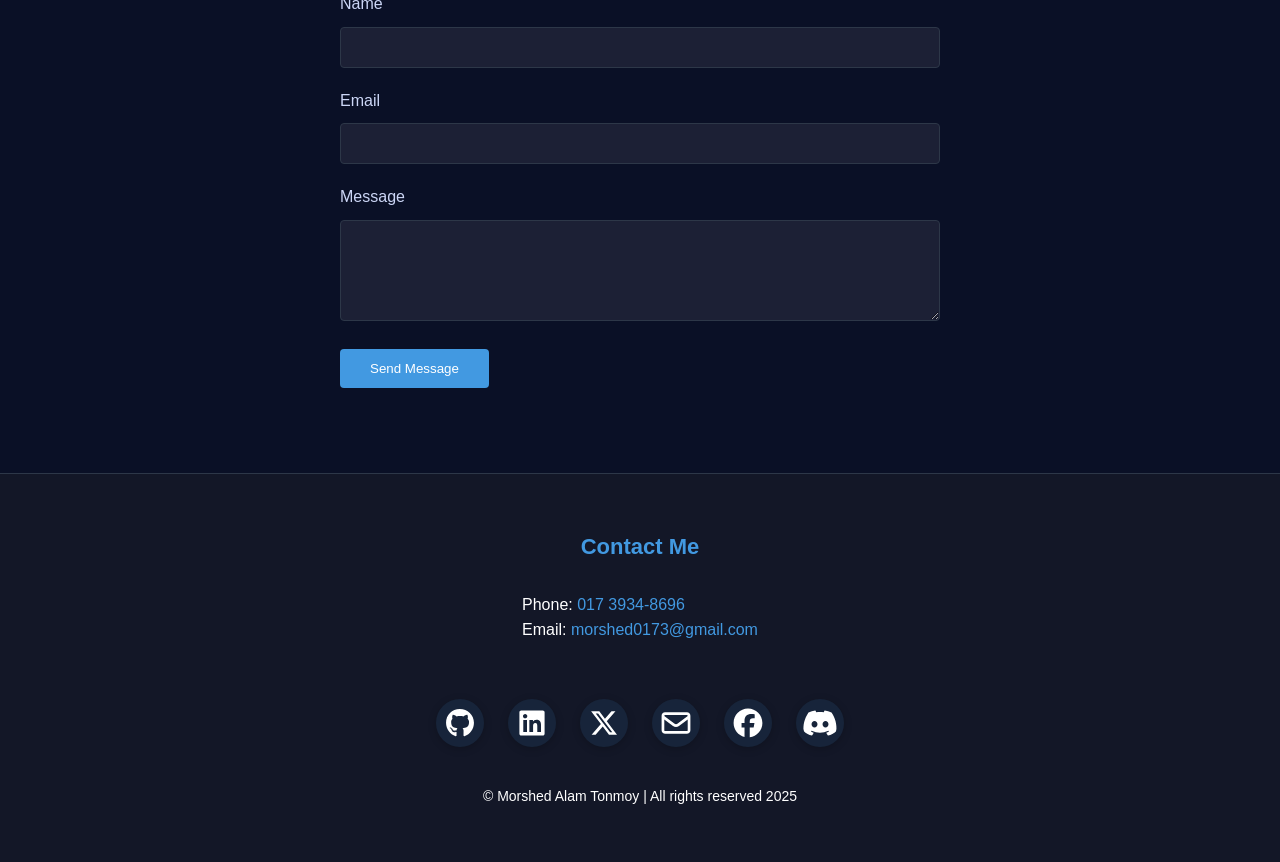
==== commit 599a06d4: "Update index.html" ====
--- a/index.html
+++ b/index.html
@@ -151,6 +151,26 @@
                                 <i class="fas fa-globe"></i> Live
                             </a>
                             <a href="https://github.com/TonmoyX/HyperXion" class="btn btn-github" target="_blank" title="View on GitHub">
+                                <i class="fab fa-github"></i> GitHub
+                            </a>
+                        </div>
+                    </div>
+                </div>
+
+                <div class="project-card">
+                    <div class="project-image">
+                        <img src="DocAppoint.png" alt="Doctor Appointment Project">
+                    </div>
+                    <div class="project-content">
+                        <h3 class="project-title">Doctor Appointment</h3>
+                        <p class="project-subtitle">Html • Next.js • React • Node.js • Express.js • MongoDB • JWT • JavaScript (ES6+) • REST API</p>
+                        <p class="project-description">
+DocAppoint is a full-stack doctor appointment booking system where users can search doctors, view profiles, and book/manage appointments online. It is built using Next.js, React, Node.js, Express.js, and MongoDB with secure JWT authentication and a responsive modern UI.                        </p>
+                        <div class="project-buttons">
+                            <a href="https://docappoint-snowy.vercel.app" target="_blank" class="btn btn-live" title="Live Demo">
+                                <i class="fas fa-globe"></i> Live
+                            </a>
+                            <a href="https://github.com/TonmoyX/DocAppoint-client" class="btn btn-github" target="_blank" title="View on GitHub">
                                 <i class="fab fa-github"></i> GitHub
                             </a>
                         </div>
